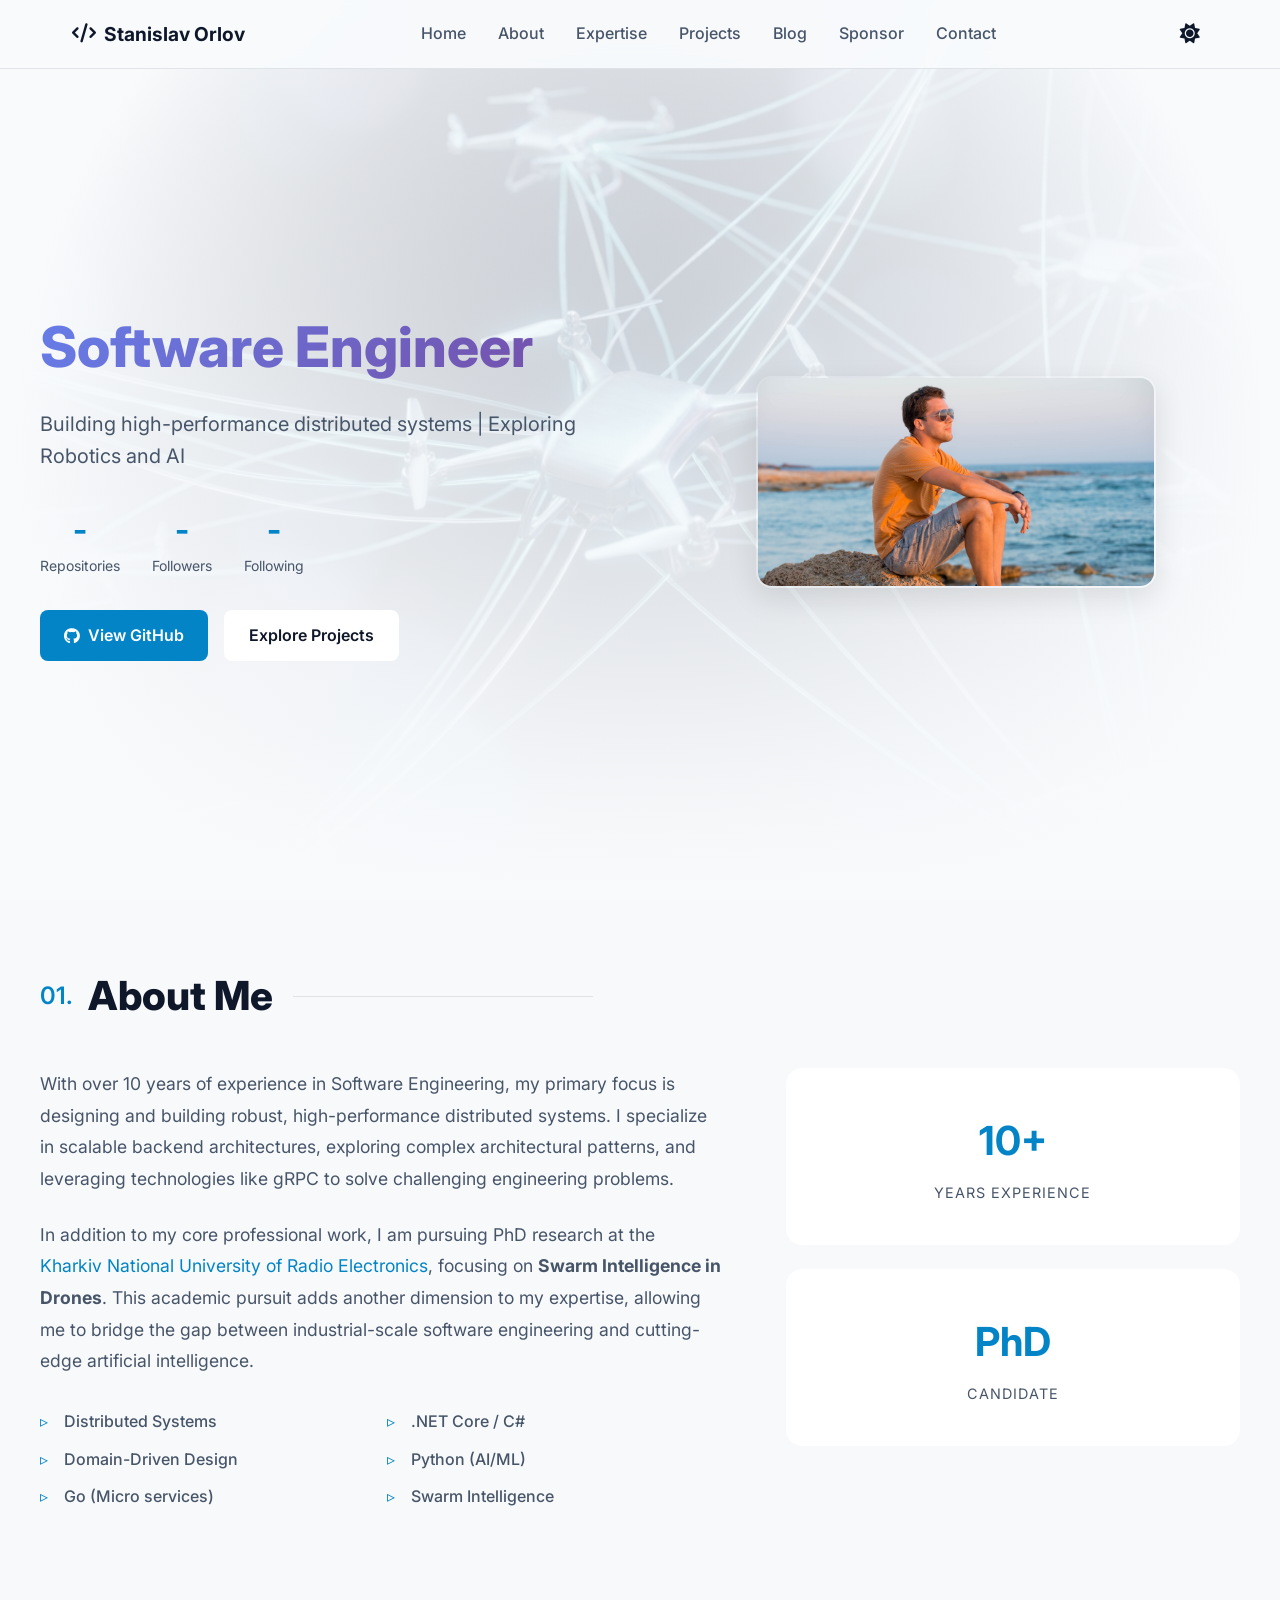
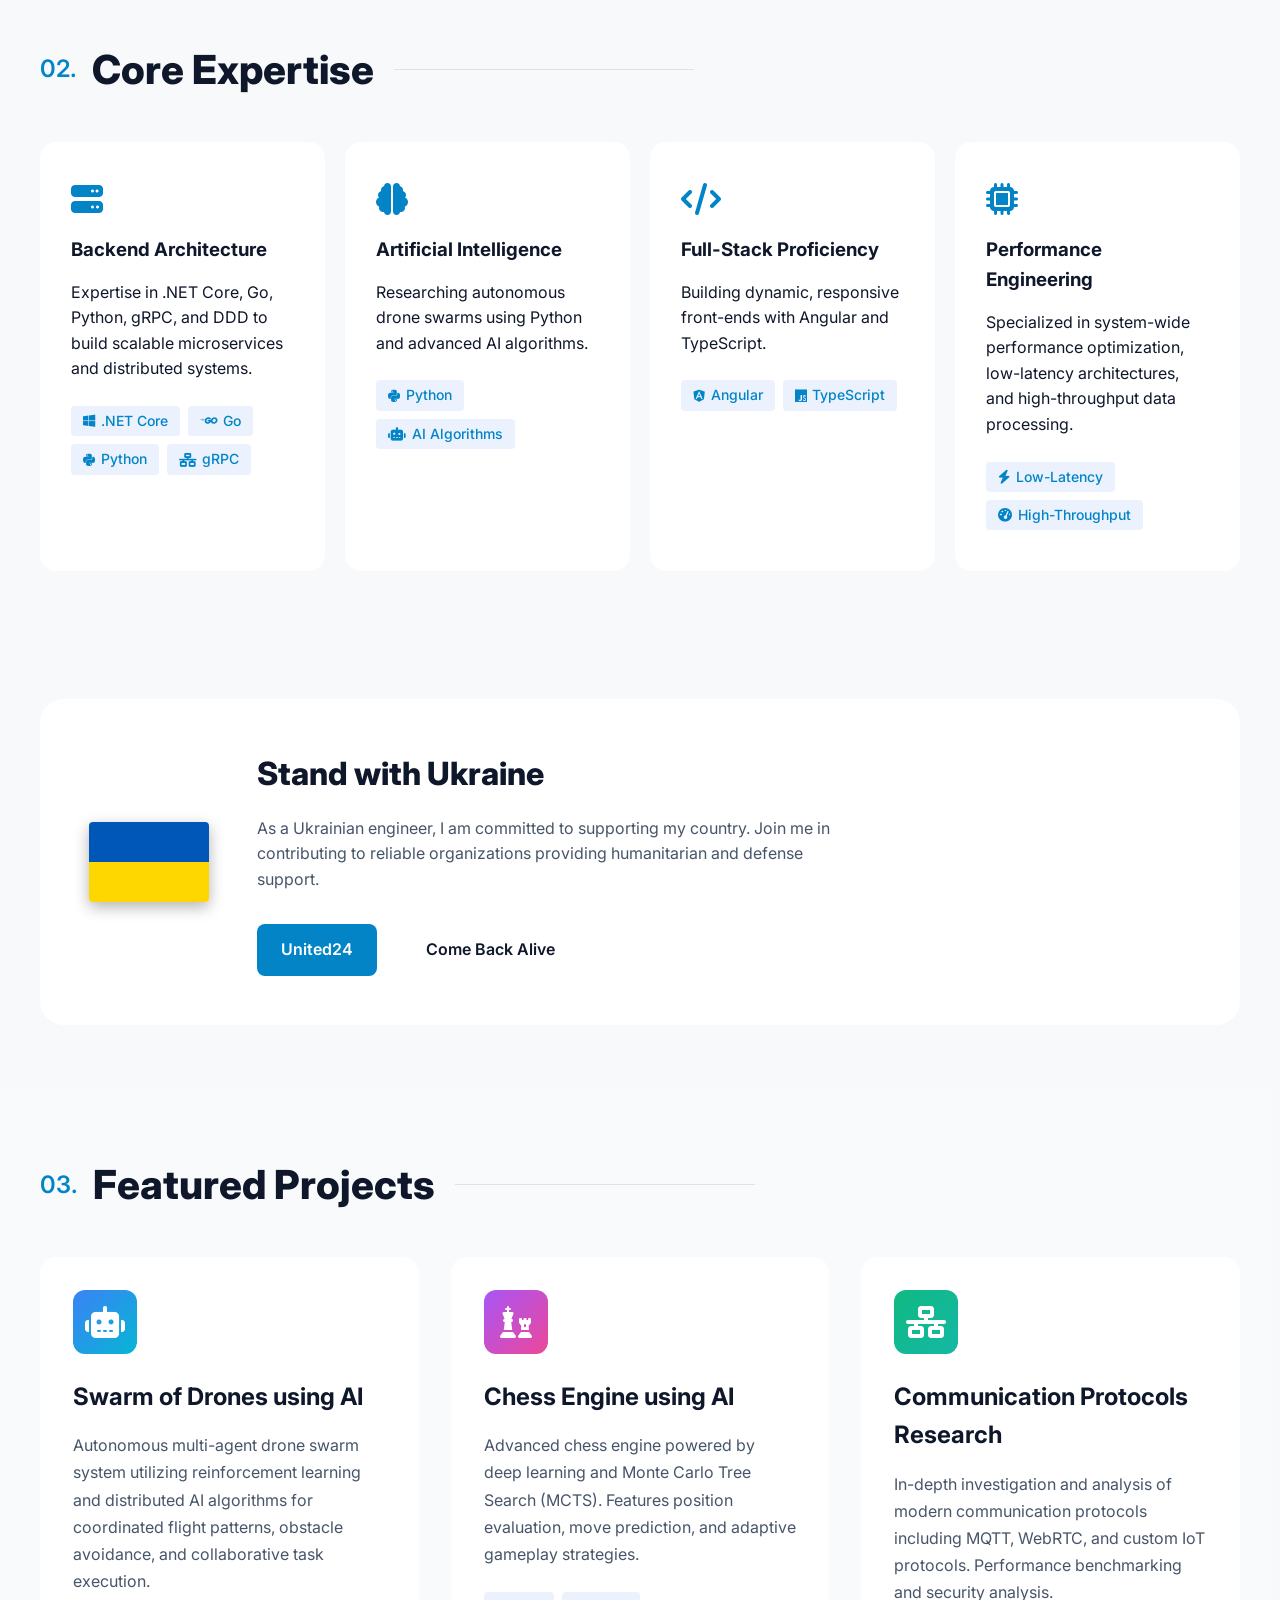
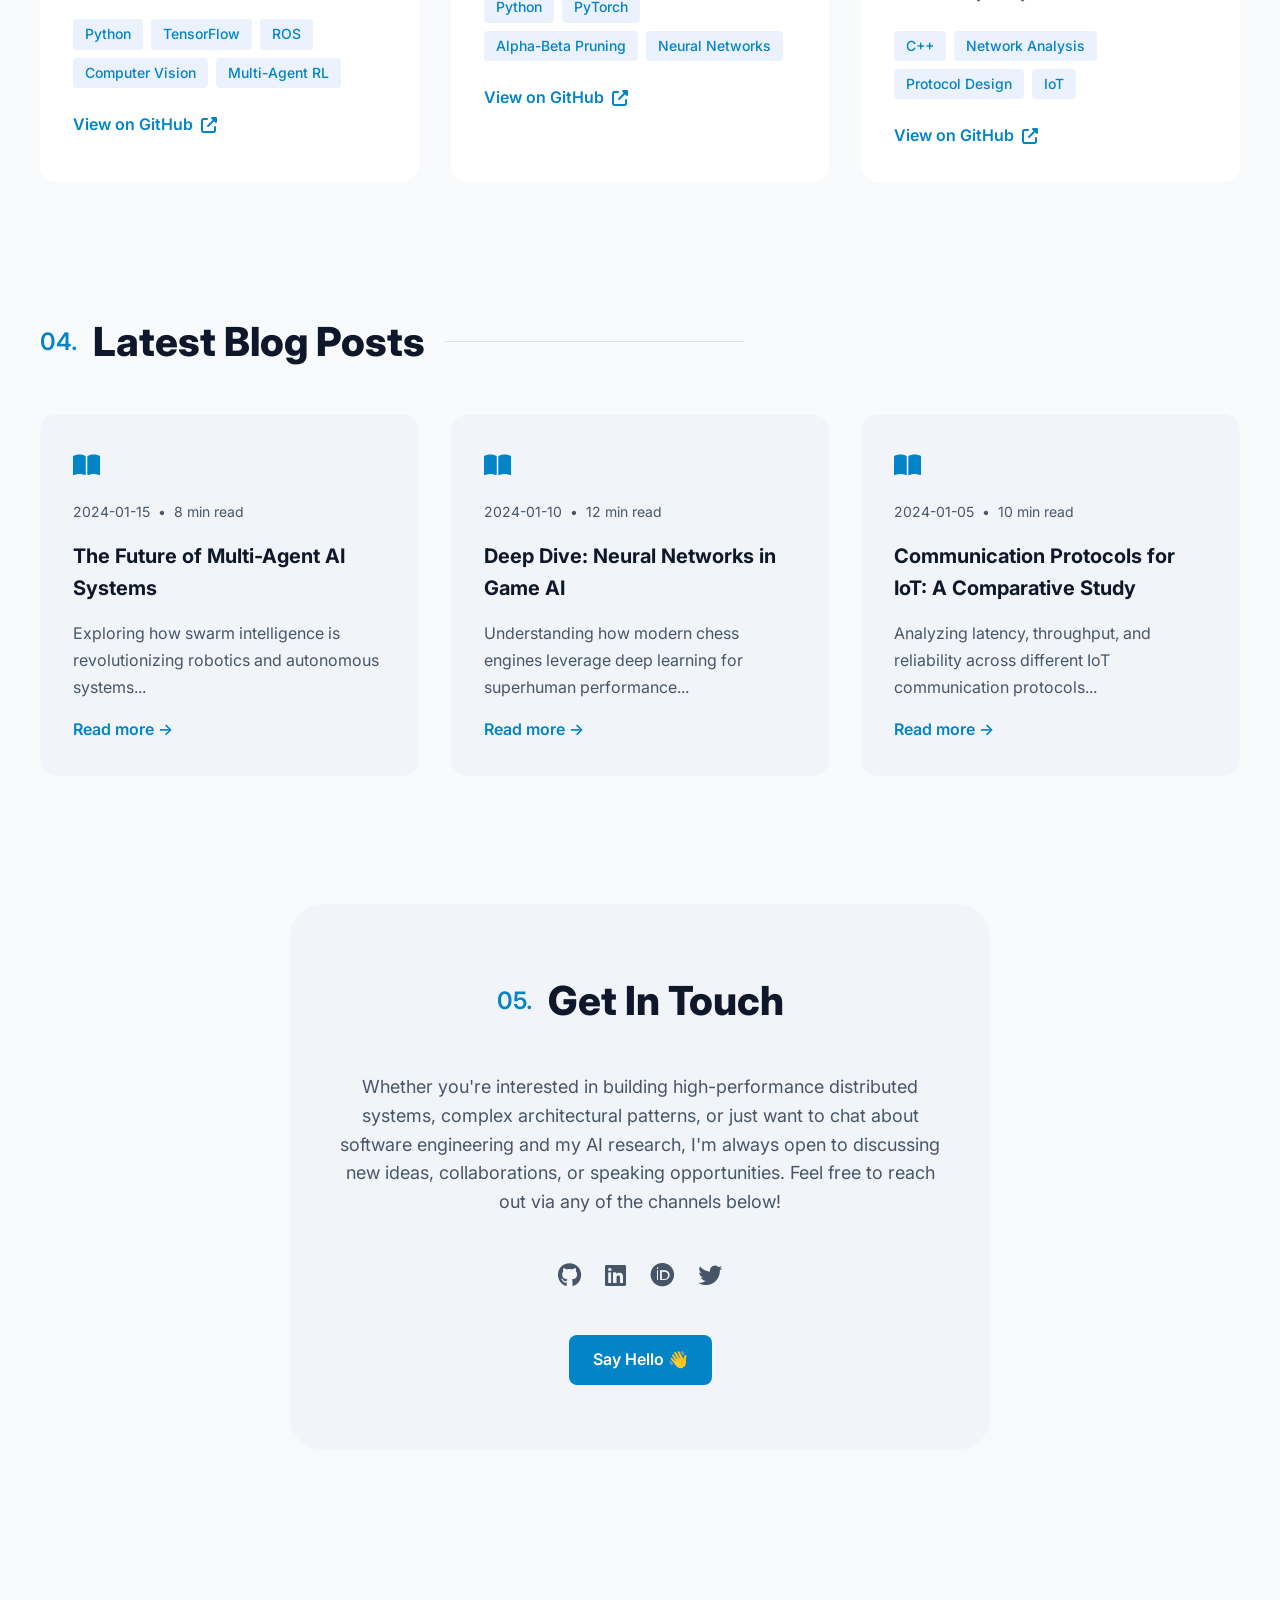
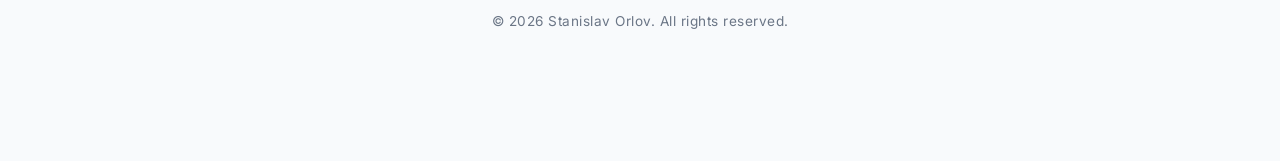
==== index.html @ 7df98a1e "updated expertise & styles" ====
<!DOCTYPE html>
<html lang="en">

<head>
    <meta charset="UTF-8">
    <meta name="viewport" content="width=device-width, initial-scale=1.0">
    <title>Stanislav Orlov | Software Engineer</title>
    <meta name="description"
        content="Portfolio of Stanislav Orlov - Software Engineer specializing in distributed systems, robotics and AI">

    <!-- Google Fonts -->
    <link rel="preconnect" href="https://fonts.googleapis.com">
    <link rel="preconnect" href="https://fonts.gstatic.com" crossorigin>
    <link href="https://fonts.googleapis.com/css2?family=Inter:wght@400;500;600;700;800&display=swap" rel="stylesheet">

    <!-- Font Awesome for Icons -->
    <link rel="stylesheet" href="https://cdnjs.cloudflare.com/ajax/libs/font-awesome/6.4.0/css/all.min.css">

    <!-- Favicon -->
    <link rel="icon" type="image/png" href="assets/favicon.png">
    <link rel="stylesheet" href="assets/style.css?v=2">
</head>

<body>
    <!-- Navigation -->
    <nav class="navbar">
        <div class="nav-content">
            <div class="nav-logo">
                <i class="fas fa-code"></i>
                <span>Stanislav Orlov</span>
            </div>

            <div class="nav-links" id="navLinks">
                <a href="#home">Home</a>
                <a href="#about">About</a>
                <a href="#expertise">Expertise</a>
                <a href="#projects">Projects</a>
                <a href="#blog">Blog</a>
                <a href="#sponsor">Sponsor</a>
                <a href="#contact">Contact</a>
            </div>

            <div style="display: flex; gap: 0.5rem; align-items: center;">
                <button id="themeToggle" class="theme-toggle" aria-label="Toggle theme">
                    <i class="fas fa-moon"></i>
                </button>
                <button class="mobile-menu-btn" onclick="toggleMenu()">
                    <i class="fas fa-bars" id="menuIcon"></i>
                </button>
            </div>
        </div>
    </nav>

    <!-- Hero Section -->
    <section id="home" class="hero">
        <div class="hero-content">
            <div class="hero-text">
                <h1 class="hero-title">
                    Software Engineer
                </h1>
                <p class="hero-subtitle">
                    Building high-performance distributed systems | Exploring Robotics and AI
                </p>
                <div class="hero-stats" id="githubStats">
                    <div class="stat">
                        <div class="stat-value" id="repoCount">-</div>
                        <div class="stat-label">Repositories</div>
                    </div>
                    <div class="stat">
                        <div class="stat-value" id="followers">-</div>
                        <div class="stat-label">Followers</div>
                    </div>
                    <div class="stat">
                        <div class="stat-value" id="following">-</div>
                        <div class="stat-label">Following</div>
                    </div>
                </div>
                <div class="hero-actions">
                    <a href="https://github.com/stanislavorlov" target="_blank" rel="noopener noreferrer"
                        class="btn btn-primary">
                        <i class="fab fa-github"></i>
                        View GitHub
                    </a>
                    <a href="#projects" class="btn btn-secondary">
                        Explore Projects
                    </a>
                </div>
            </div>
            <div class="hero-image">
                <img src="assets/profile.jpeg" alt="Profile" class="profile-img" id="profileImage">
            </div>
        </div>
        <div class="hero-overlay"></div>
    </section>

    <!-- About Section -->
    <section id="about" class="section about-section">
        <div class="container">
            <div class="section-title">
                <span>01.</span>
                <h2>About Me</h2>
            </div>
            <div class="about-grid">
                <div class="about-text">
                    <p>With over 10 years of experience in Software Engineering, my primary focus is designing and
                        building
                        robust, high-performance distributed systems. I specialize in scalable backend architectures,
                        exploring complex architectural patterns, and leveraging technologies like gRPC to solve
                        challenging
                        engineering problems.</p>
                    <p>In addition to my core professional work, I am pursuing PhD research at the <a
                            href="https://nure.ua">Kharkiv National
                            University
                            of Radio Electronics</a>, focusing on <strong>Swarm Intelligence in Drones</strong>. This
                        academic
                        pursuit
                        adds another dimension to my expertise, allowing me to bridge the gap between industrial-scale
                        software engineering and
                        cutting-edge artificial intelligence.</p>

                    <ul class="tech-list">
                        <li>Distributed Systems</li>
                        <li>.NET Core / C#</li>
                        <li>Domain-Driven Design</li>
                        <li>Python (AI/ML)</li>
                        <li>Go (Micro services)</li>
                        <li>Swarm Intelligence</li>
                    </ul>
                </div>
                <div class="about-stats">
                    <div class="stat-card">
                        <h3>10+</h3>
                        <p>Years Experience</p>
                    </div>
                    <div class="stat-card">
                        <h3>PhD</h3>
                        <p>Candidate</p>
                    </div>
                </div>
            </div>
        </div>
    </section>

    <!-- Expertise Section -->
    <section id="expertise" class="section expertise-section">
        <div class="container">
            <div class="section-title">
                <span>02.</span>
                <h2>Core Expertise</h2>
            </div>
            <div class="expertise-grid">
                <div class="expertise-card">
                    <i class="fas fa-server"></i>
                    <h3>Backend Architecture</h3>
                    <p>Expertise in .NET Core, Go, Python, gRPC, and DDD to build scalable microservices and distributed
                        systems.</p>
                    <div class="project-tech" style="margin-top: 1.5rem; margin-bottom: 0;">
                        <span class="tech-badge"><i class="fab fa-windows"></i> .NET Core</span>
                        <span class="tech-badge"><i class="fab fa-golang"></i> Go</span>
                        <span class="tech-badge"><i class="fab fa-python"></i> Python</span>
                        <span class="tech-badge"><i class="fas fa-network-wired"></i> gRPC</span>
                    </div>
                </div>
                <div class="expertise-card">
                    <i class="fas fa-brain"></i>
                    <h3>Artificial Intelligence</h3>
                    <p>Researching autonomous drone swarms using Python and advanced AI algorithms.</p>
                    <div class="project-tech" style="margin-top: 1.5rem; margin-bottom: 0;">
                        <span class="tech-badge"><i class="fab fa-python"></i> Python</span>
                        <span class="tech-badge"><i class="fas fa-robot"></i> AI Algorithms</span>
                    </div>
                </div>
                <div class="expertise-card">
                    <i class="fas fa-code"></i>
                    <h3>Full-Stack Proficiency</h3>
                    <p>Building dynamic, responsive front-ends with Angular and TypeScript.</p>
                    <div class="project-tech" style="margin-top: 1.5rem; margin-bottom: 0;">
                        <span class="tech-badge"><i class="fab fa-angular"></i> Angular</span>
                        <span class="tech-badge"><i class="fab fa-js"></i> TypeScript</span>
                    </div>
                </div>
                <div class="expertise-card">
                    <i class="fas fa-microchip"></i>
                    <h3>Performance Engineering</h3>
                    <p>Specialized in system-wide performance optimization, low-latency architectures, and
                        high-throughput data processing.</p>
                    <div class="project-tech" style="margin-top: 1.5rem; margin-bottom: 0;">
                        <span class="tech-badge"><i class="fas fa-bolt"></i> Low-Latency</span>
                        <span class="tech-badge"><i class="fas fa-gauge-high"></i> High-Throughput</span>
                    </div>
                </div>
            </div>
        </div>
    </section>

    <!-- Ukraine Support Section -->
    <section id="ukraine" class="section ukraine-section">
        <div class="container">
            <div class="ukraine-banner fade-in">
                <div class="ukraine-content">
                    <div class="flag">
                        <div class="blue"></div>
                        <div class="yellow"></div>
                    </div>
                    <div class="text">
                        <h2>Stand with Ukraine</h2>
                        <p>As a Ukrainian engineer, I am committed to supporting my country. Join me in contributing
                            to reliable organizations providing humanitarian and defense support.</p>
                        <div class="ukraine-actions">
                            <a href="https://u24.gov.ua/" class="btn btn-primary" target="_blank">United24</a>
                            <a href="https://savelife.in.ua/en/" class="btn btn-secondary" target="_blank">Come Back
                                Alive</a>
                        </div>
                    </div>
                </div>
            </div>
        </div>
    </section>

    <!-- Projects Section -->
    <section id="projects" class="section projects-section">
        <div class="container">
            <div class="section-title">
                <span>03.</span>
                <h2>Featured Projects</h2>
            </div>

            <div class="projects-grid">
                <div class="project-card">
                    <div class="project-icon gradient-blue">
                        <i class="fas fa-robot"></i>
                    </div>
                    <h3 class="project-title">Swarm of Drones using AI</h3>
                    <p class="project-description">
                        Autonomous multi-agent drone swarm system utilizing reinforcement learning and distributed AI
                        algorithms for coordinated flight patterns, obstacle avoidance, and collaborative task
                        execution.
                    </p>
                    <div class="project-tech">
                        <span class="tech-badge">Python</span>
                        <span class="tech-badge">TensorFlow</span>
                        <span class="tech-badge">ROS</span>
                        <span class="tech-badge">Computer Vision</span>
                        <span class="tech-badge">Multi-Agent RL</span>
                    </div>
                    <a href="https://github.com/stanislavorlov" target="_blank" rel="noopener noreferrer"
                        class="project-link">
                        View on GitHub <i class="fas fa-external-link-alt"></i>
                    </a>
                </div>

                <div class="project-card">
                    <div class="project-icon gradient-purple">
                        <i class="fas fa-chess"></i>
                    </div>
                    <h3 class="project-title">Chess Engine using AI</h3>
                    <p class="project-description">
                        Advanced chess engine powered by deep learning and Monte Carlo Tree Search (MCTS). Features
                        position evaluation, move prediction, and adaptive gameplay strategies.
                    </p>
                    <div class="project-tech">
                        <span class="tech-badge">Python</span>
                        <span class="tech-badge">PyTorch</span>
                        <span class="tech-badge">Alpha-Beta Pruning</span>
                        <span class="tech-badge">Neural Networks</span>
                    </div>
                    <a href="https://github.com/stanislavorlov" target="_blank" rel="noopener noreferrer"
                        class="project-link">
                        View on GitHub <i class="fas fa-external-link-alt"></i>
                    </a>
                </div>

                <div class="project-card">
                    <div class="project-icon gradient-green">
                        <i class="fas fa-network-wired"></i>
                    </div>
                    <h3 class="project-title">Communication Protocols Research</h3>
                    <p class="project-description">
                        In-depth investigation and analysis of modern communication protocols including MQTT, WebRTC,
                        and custom IoT protocols. Performance benchmarking and security analysis.
                    </p>
                    <div class="project-tech">
                        <span class="tech-badge">C++</span>
                        <span class="tech-badge">Network Analysis</span>
                        <span class="tech-badge">Protocol Design</span>
                        <span class="tech-badge">IoT</span>
                    </div>
                    <a href="https://github.com/stanislavorlov" target="_blank" rel="noopener noreferrer"
                        class="project-link">
                        View on GitHub <i class="fas fa-external-link-alt"></i>
                    </a>
                </div>
            </div>
        </div>
    </section>

    <!-- Blog Section -->
    <section id="blog" class="section blog-section">
        <div class="container">
            <div class="section-title">
                <span>04.</span>
                <h2>Latest Blog Posts</h2>
            </div>

            <div class="blog-grid">
                <article class="blog-card">
                    <div class="blog-icon">
                        <i class="fas fa-book-open"></i>
                    </div>
                    <div class="blog-meta">
                        <span>2024-01-15</span>
                        <span>•</span>
                        <span>8 min read</span>
                    </div>
                    <h3 class="blog-title">The Future of Multi-Agent AI Systems</h3>
                    <p class="blog-excerpt">
                        Exploring how swarm intelligence is revolutionizing robotics and autonomous systems...
                    </p>
                    <a href="https://stanislavorlov.hashnode.dev/the-future-of-multi-agent-ai-systems" target="_blank"
                        class="blog-link">Read more →</a>
                </article>

                <article class="blog-card">
                    <div class="blog-icon">
                        <i class="fas fa-book-open"></i>
                    </div>
                    <div class="blog-meta">
                        <span>2024-01-10</span>
                        <span>•</span>
                        <span>12 min read</span>
                    </div>
                    <h3 class="blog-title">Deep Dive: Neural Networks in Game AI</h3>
                    <p class="blog-excerpt">
                        Understanding how modern chess engines leverage deep learning for superhuman performance...
                    </p>
                    <a href="https://stanislavorlov.hashnode.dev/deep-dive-neural-networks-in-game-ai" target="_blank"
                        class="blog-link">Read more →</a>
                </article>

                <article class="blog-card">
                    <div class="blog-icon">
                        <i class="fas fa-book-open"></i>
                    </div>
                    <div class="blog-meta">
                        <span>2024-01-05</span>
                        <span>•</span>
                        <span>10 min read</span>
                    </div>
                    <h3 class="blog-title">Communication Protocols for IoT: A Comparative Study</h3>
                    <p class="blog-excerpt">
                        Analyzing latency, throughput, and reliability across different IoT communication protocols...
                    </p>
                    <a href="https://stanislavorlov.hashnode.dev/communication-protocols-for-iot-a-comparative-study"
                        target="_blank" class="blog-link">Read more →</a>
                </article>
            </div>
        </div>
    </section>

    <!-- Sponsorship Section -->
    <section id="sponsor" class="section sponsor-section" style="display: none;">
        <div class="container">
            <div class="sponsor-card">
                <div class="section-title">
                    <span>05.</span>
                    <h2>Support My Research</h2>
                </div>

                <div class="sponsor-tiers">
                    <div class="tier">
                        <h3>☕ Coffee Supporter</h3>
                        <p class="tier-price">$5/month</p>
                        <ul>
                            <li>Sponsor badge</li>
                            <li>Early access to blog posts</li>
                        </ul>
                    </div>
                    <div class="tier featured">
                        <h3>🚀 Project Backer</h3>
                        <p class="tier-price">$25/month</p>
                        <ul>
                            <li>All previous benefits</li>
                            <li>Priority issue responses</li>
                            <li>Monthly updates</li>
                        </ul>
                    </div>
                    <div class="tier">
                        <h3>💎 Research Partner</h3>
                        <p class="tier-price">$100/month</p>
                        <ul>
                            <li>All previous benefits</li>
                            <li>1-on-1 consultation</li>
                            <li>Custom research collaboration</li>
                        </ul>
                    </div>
                </div>

                <div class="sponsor-buttons">
                    <a href="https://github.com/sponsors/stanislavorlov" target="_blank" rel="noopener noreferrer"
                        class="btn btn-sponsor">
                        <i class="fas fa-heart"></i>
                        Sponsor on GitHub
                    </a>
                    <a href="https://ko-fi.com/stanislavorlov" target="_blank" rel="noopener noreferrer"
                        class="btn btn-secondary">
                        <i class="fas fa-coffee"></i>
                        Buy me a coffee
                    </a>
                </div>
            </div>
        </div>
    </section>

    <!-- Contact Section -->
    <section id="contact" class="section">
        <div class="container contact-container">
            <div class="contact-card glass fade-in" style="background: var(--bg-secondary);">
                <div class="section-title centered">
                    <span>05.</span>
                    <h2>Get In Touch</h2>
                </div>
                <p class="section-subtitle"
                    style="margin-bottom: 2.5rem; max-width: 600px; margin-left: auto; margin-right: auto;">
                    Whether you're interested in building high-performance distributed systems, complex architectural
                    patterns, or just
                    want to chat about software engineering and my AI research, I'm always open to discussing new ideas,
                    collaborations, or
                    speaking opportunities. Feel free to reach out via any of the channels below!
                </p>
                <div class="footer-links" style="justify-content: center; margin-bottom: 2.5rem;">
                    <a href="https://github.com/stanislavorlov" target="_blank" rel="noopener noreferrer"><i
                            class="fab fa-github"></i></a>
                    <a href="https://www.linkedin.com/in/stanislav-orlov-95569499/" target="_blank"
                        rel="noopener noreferrer"><i class="fab fa-linkedin"></i></a>
                    <a href="https://orcid.org/0009-0008-0680-206X" target="_blank" rel="noopener noreferrer"><i
                            class="fab fa-orcid"></i></a>
                    <a href="https://twitter.com/stasorlov21" target="_blank" rel="noopener noreferrer"><i
                            class="fab fa-twitter"></i></a>
                </div>
                <a href="mailto:stasorlov21@gmail.com" class="btn btn-primary">Say Hello 👋</a>
            </div>
        </div>
    </section>

    <footer class="section">
        <div class="container">
            <div class="footer-bottom">
                <p>© <span id="currentYear"></span> Stanislav Orlov. All rights reserved.</p>
            </div>
        </div>
    </footer>

    <script src="assets/main.js"></script>

</body>

</html>
---- assets/style.css ----
* {
    margin: 0;
    padding: 0;
    box-sizing: border-box;
}

:root {
    --bg-primary: #0f172a;
    --bg-secondary: #0a192f;
    --bg-tertiary: #1e293b;
    --bg-overlay: rgba(15, 23, 42, 0.85);
    --text-primary: #f8fafc;
    --text-secondary: #94a3b8;
    --accent: #38bdf8;
    --accent-hover: #0ea5e9;
    --shadow: 0 4px 6px rgba(0, 0, 0, 0.4);
    --shadow-lg: 0 10px 30px rgba(0, 0, 0, 0.6);
    --nav-bg: rgba(15, 23, 42, 0.95);
    --nav-border: rgba(255, 255, 255, 0.1);
    --card-border: rgba(255, 255, 255, 0.1);
    --section-divider: rgba(255, 255, 255, 0.1);
    --hero-overlay-start: rgba(15, 23, 42, 0.4);
    --hero-overlay-end: #0f172a;
    --hover-bg: rgba(255, 255, 255, 0.05);
}

[data-theme="light"] {
    --bg-primary: #f8fafc;
    --bg-secondary: #f1f5f9;
    --bg-tertiary: #ffffff;
    --bg-overlay: rgba(248, 250, 252, 0.85);
    --text-primary: #0f172a;
    --text-secondary: #475569;
    --accent: #0284c7;
    --accent-hover: #0369a1;
    --shadow: 0 4px 6px rgba(0, 0, 0, 0.05);
    --shadow-lg: 0 10px 30px rgba(0, 0, 0, 0.1);
    --nav-bg: rgba(248, 250, 252, 0.95);
    --nav-border: rgba(15, 23, 42, 0.1);
    --card-border: rgba(15, 23, 42, 0.1);
    --section-divider: rgba(15, 23, 42, 0.1);
    --hero-overlay-start: rgba(248, 250, 252, 0.4);
    --hero-overlay-end: #f8fafc;
    --hover-bg: rgba(0, 0, 0, 0.05);
}

body {
    font-family: 'Inter', -apple-system, BlinkMacSystemFont, 'Segoe UI', sans-serif;
    background-color: var(--bg-primary);
    background-image: url('research_bg.png');
    background-attachment: fixed;
    background-size: cover;
    background-position: center;
    color: var(--text-primary);
    line-height: 1.6;
}

html {
    scroll-behavior: smooth;
}

/* Text Links */
p a,
li a {
    color: var(--accent);
    text-decoration: none;
    transition: color 0.3s;
}

p a:visited,
p a:active,
li a:visited,
li a:active {
    color: var(--accent);
}

p a:hover,
li a:hover {
    color: var(--accent-hover);
    text-decoration: underline;
}

/* Navigation */
.navbar {
    position: fixed;
    top: 0;
    width: 100%;
    background: var(--nav-bg);
    backdrop-filter: blur(10px);
    z-index: 1000;
    border-bottom: 1px solid var(--nav-border);
}

.nav-content {
    max-width: 1200px;
    margin: 0 auto;
    padding: 1rem 2rem;
    display: flex;
    justify-content: space-between;
    align-items: center;
}

.nav-logo {
    display: flex;
    align-items: center;
    gap: 0.5rem;
    font-weight: 700;
    font-size: 1.2rem;
}

.nav-links {
    display: flex;
    gap: 2rem;
}

.nav-links a {
    color: var(--text-secondary);
    text-decoration: none;
    transition: color 0.3s;
    font-weight: 500;
}

.nav-links a:hover {
    color: var(--text-primary);
}

.mobile-menu-btn {
    display: none;
    background: none;
    border: none;
    color: var(--text-primary);
    cursor: pointer;
    font-size: 1.5rem;
}

.theme-toggle {
    background: none;
    border: none;
    color: var(--text-primary);
    cursor: pointer;
    font-size: 1.25rem;
    padding: 0.5rem;
    display: flex;
    align-items: center;
    justify-content: center;
    transition: color 0.3s;
}

.theme-toggle:hover {
    color: var(--accent);
}

/* Hero Section */
.hero {
    padding: 8rem 2rem 4rem;
    min-height: 100vh;
    display: flex;
    align-items: center;
    position: relative;
    background: url('hero_bg.png') no-repeat center center/cover;
}

.hero-content {
    max-width: 1200px;
    margin: 0 auto;
    display: grid;
    grid-template-columns: 1fr 1fr;
    gap: 4rem;
    align-items: center;
    position: relative;
    z-index: 2;
}

.hero-title {
    font-size: 3.5rem;
    font-weight: 800;
    margin-bottom: 1rem;
    background: linear-gradient(135deg, #667eea 0%, #764ba2 100%);
    -webkit-background-clip: text;
    -webkit-text-fill-color: transparent;
    background-clip: text;
}

.hero-subtitle {
    font-size: 1.25rem;
    color: var(--text-secondary);
    margin-bottom: 2rem;
}

.hero-stats {
    display: flex;
    gap: 2rem;
    margin-bottom: 2rem;
}

.hero-overlay {
    position: absolute;
    top: 0;
    left: 0;
    width: 100%;
    height: 100%;
    background: linear-gradient(to bottom, var(--hero-overlay-start), var(--hero-overlay-end)),
        radial-gradient(circle, var(--hero-overlay-start) 0%, var(--hero-overlay-end) 80%);
    pointer-events: none;
    z-index: 1;
}

.stat {
    text-align: center;
}

.stat-value {
    font-size: 2rem;
    font-weight: 700;
    color: var(--accent);
}

.stat-label {
    font-size: 0.875rem;
    color: var(--text-secondary);
}

.hero-actions {
    display: flex;
    gap: 1rem;
    flex-wrap: wrap;
}

.btn {
    padding: 0.75rem 1.5rem;
    border-radius: 0.5rem;
    font-weight: 600;
    text-decoration: none;
    display: inline-flex;
    align-items: center;
    gap: 0.5rem;
    transition: all 0.3s;
    border: none;
    cursor: pointer;
}

.btn-primary {
    background: var(--accent);
    color: white;
}

.btn-primary:hover {
    background: var(--accent-hover);
    transform: translateY(-2px);
}

.btn-secondary {
    background: var(--bg-tertiary);
    color: var(--text-primary);
    border: 1px solid rgba(255, 255, 255, 0.1);
}

.btn-secondary:hover {
    border-color: var(--accent);
}

.hero-image {
    display: flex;
    justify-content: center;
}

.profile-img {
    width: 100%;
    max-width: 400px;
    border-radius: 1rem;
    box-shadow: var(--shadow-lg);
    border: 2px solid rgba(255, 255, 255, 0.1);
}

/* Sections */
.section {
    padding: 4rem 2rem;
    background: var(--bg-overlay);
    position: relative;
    z-index: 2;
}

.container {
    max-width: 1200px;
    margin: 0 auto;
}

.section-title {
    display: flex;
    align-items: center;
    margin-bottom: 40px;
}

.section-title span {
    color: var(--accent);
    font-family: inherit;
    margin-right: 15px;
    font-size: 1.5rem;
    font-weight: 600;
}

.section-title h2 {
    font-size: 2.5rem;
    font-weight: 800;
    white-space: nowrap;
    margin: 0;
}

.section-title::after {
    content: "";
    display: block;
    width: 300px;
    height: 1px;
    background: var(--section-divider);
    margin-left: 20px;
}

.section-subtitle {
    text-align: center;
    color: var(--text-secondary);
    margin-bottom: 3rem;
    font-size: 1.125rem;
}

/* Projects */


.projects-grid {
    display: grid;
    grid-template-columns: repeat(auto-fit, minmax(320px, 1fr));
    gap: 2rem;
}

.project-card {
    background: var(--bg-tertiary);
    padding: 2rem;
    border-radius: 1rem;
    border: 1px solid rgba(255, 255, 255, 0.1);
    transition: all 0.3s;
}

.project-card:hover {
    transform: translateY(-4px);
    box-shadow: var(--shadow-lg);
    border-color: var(--accent);
}

.project-icon {
    width: 4rem;
    height: 4rem;
    border-radius: 0.75rem;
    display: flex;
    align-items: center;
    justify-content: center;
    margin-bottom: 1.5rem;
    color: white;
    font-size: 2rem;
}

.gradient-blue {
    background: linear-gradient(135deg, #3b82f6 0%, #06b6d4 100%);
}

.gradient-purple {
    background: linear-gradient(135deg, #a855f7 0%, #ec4899 100%);
}

.gradient-green {
    background: linear-gradient(135deg, #10b981 0%, #14b8a6 100%);
}

.project-title {
    font-size: 1.5rem;
    font-weight: 700;
    margin-bottom: 1rem;
}

.project-description {
    color: var(--text-secondary);
    margin-bottom: 1.5rem;
    line-height: 1.7;
}

.project-tech {
    display: flex;
    flex-wrap: wrap;
    gap: 0.5rem;
    margin-bottom: 1.5rem;
}

.tech-badge {
    background: rgba(59, 130, 246, 0.1);
    color: var(--accent);
    padding: 0.25rem 0.75rem;
    border-radius: 0.25rem;
    font-size: 0.875rem;
    font-weight: 500;
    display: inline-flex;
    align-items: center;
    gap: 0.35rem;
}

.project-link {
    color: var(--accent);
    text-decoration: none;
    display: inline-flex;
    align-items: center;
    gap: 0.5rem;
    font-weight: 600;
    transition: gap 0.3s;
}

.project-link:hover {
    gap: 0.75rem;
}

/* Blog */
.blog-grid {
    display: grid;
    grid-template-columns: repeat(auto-fit, minmax(320px, 1fr));
    gap: 2rem;
}

.blog-card {
    background: var(--bg-secondary);
    padding: 2rem;
    border-radius: 1rem;
    border: 1px solid rgba(255, 255, 255, 0.1);
    transition: all 0.3s;
}

.blog-card:hover {
    transform: translateY(-4px);
    border-color: var(--accent);
}

.blog-icon {
    color: var(--accent);
    margin-bottom: 1rem;
    font-size: 1.5rem;
}

.blog-meta {
    display: flex;
    gap: 0.5rem;
    color: var(--text-secondary);
    font-size: 0.875rem;
    margin-bottom: 1rem;
}

.blog-title {
    font-size: 1.25rem;
    font-weight: 700;
    margin-bottom: 1rem;
}

.blog-excerpt {
    color: var(--text-secondary);
    margin-bottom: 1rem;
    line-height: 1.7;
}

.blog-link {
    color: var(--accent);
    text-decoration: none;
    font-weight: 600;
    transition: transform 0.3s;
    display: inline-block;
}

.blog-link:hover {
    transform: translateX(4px);
}

/* Sponsorship */


.sponsor-card {
    background: var(--bg-secondary);
    padding: 3rem;
    border-radius: 1.5rem;
    border: 1px solid rgba(255, 255, 255, 0.1);
    text-align: center;
}

.sponsor-icon {
    font-size: 4rem;
    color: #ef4444;
    margin-bottom: 1.5rem;
}

.sponsor-title {
    font-size: 2rem;
    font-weight: 800;
    margin-bottom: 1rem;
}

.sponsor-description {
    color: var(--text-secondary);
    max-width: 600px;
    margin: 0 auto 3rem;
    line-height: 1.8;
}

.sponsor-tiers {
    display: grid;
    grid-template-columns: repeat(auto-fit, minmax(250px, 1fr));
    gap: 2rem;
    margin-bottom: 3rem;
}

.tier {
    background: var(--bg-tertiary);
    padding: 2rem;
    border-radius: 1rem;
    border: 1px solid rgba(255, 255, 255, 0.1);
    text-align: left;
}

.tier.featured {
    border-color: var(--accent);
    transform: scale(1.05);
}

.tier h3 {
    font-size: 1.25rem;
    margin-bottom: 0.5rem;
}

.tier-price {
    font-size: 2rem;
    font-weight: 700;
    color: var(--accent);
    margin-bottom: 1rem;
}

.tier ul {
    list-style: none;
    color: var(--text-secondary);
}

.tier ul li {
    padding: 0.5rem 0;
    border-bottom: 1px solid rgba(255, 255, 255, 0.05);
}

.tier ul li:before {
    content: "✓ ";
    color: var(--accent);
    font-weight: bold;
    margin-right: 0.5rem;
}

.sponsor-buttons {
    display: flex;
    justify-content: center;
    gap: 1rem;
    flex-wrap: wrap;
}

.btn-sponsor {
    background: #ef4444;
    color: white;
}

.btn-sponsor:hover {
    background: #dc2626;
}

/* Contact Section Specific */
.contact-container {
    max-width: 700px !important;
    margin: 0 auto;
    text-align: center;
}

.contact-card {
    padding: 4rem 3rem !important;
    border-radius: 2rem !important;
}

.section-title.centered {
    justify-content: center;
}

.section-title.centered::after {
    display: none;
}

.section-title.centered span {
    margin-right: 15px;
}

/* Footer */
.footer {
    background: var(--bg-secondary);
    padding: 3rem 2rem 2rem;
    border-top: 1px solid rgba(255, 255, 255, 0.1);
}

.footer-content {
    max-width: 1200px;
    margin: 0 auto;
    display: flex;
    justify-content: space-between;
    align-items: center;
    margin-bottom: 2rem;
}

.footer-info h3 {
    margin-bottom: 0.5rem;
}

.footer-info p {
    color: var(--text-secondary);
}

.footer-links {
    display: flex;
    gap: 1.5rem;
}

.footer-links a {
    color: var(--text-secondary);
    transition: color 0.3s;
    font-size: 1.5rem;
}

.footer-links a:hover {
    color: var(--text-primary);
}

.footer-bottom {
    text-align: center;
    padding: 2rem 0 4rem;
    border-top: 1px solid rgba(255, 255, 255, 0.05);
    color: var(--text-secondary);
    font-size: 0.85rem;
    font-family: 'Inter', sans-serif;
    letter-spacing: 0.5px;
    opacity: 0.8;
}

/* Responsive */
@media (max-width: 768px) {
    .mobile-menu-btn {
        display: block;
    }

    .nav-links {
        display: none;
        position: absolute;
        top: 100%;
        left: 0;
        right: 0;
        background: var(--bg-secondary);
        padding: 1rem;
        flex-direction: column;
        border-bottom: 1px solid rgba(255, 255, 255, 0.1);
    }

    .nav-links.active {
        display: flex;
    }

    .hero-content {
        grid-template-columns: 1fr;
        text-align: center;
    }

    .hero-title {
        font-size: 2.5rem;
    }

    .hero-stats {
        justify-content: center;
    }

    .hero-actions {
        justify-content: center;
    }

    .footer-content {
        flex-direction: column;
        gap: 2rem;
        text-align: center;
    }

    .sponsor-tiers {
        grid-template-columns: 1fr;
    }

    .tier.featured {
        transform: scale(1);
    }

    .section-title h2 {
        font-size: 2rem;
        white-space: normal;
    }

    .section-title::after {
        flex: 1;
        min-width: 50px;
        width: auto;
    }
}

/* About Section */


.about-grid {
    display: grid;
    grid-template-columns: 3fr 2fr;
    gap: 4rem;
    align-items: start;
}

.about-text p {
    margin-bottom: 1.5rem;
    color: var(--text-secondary);
    font-size: 1.1rem;
    line-height: 1.8;
}

.tech-list {
    display: grid;
    grid-template-columns: repeat(2, 1fr);
    gap: 0.75rem;
    list-style: none;
    margin-top: 2rem;
}

.tech-list li {
    padding-left: 1.5rem;
    position: relative;
    color: var(--text-secondary);
    font-weight: 500;
}

.tech-list li::before {
    content: "▹";
    position: absolute;
    left: 0;
    color: var(--accent);
}

.about-stats {
    display: flex;
    flex-direction: column;
    gap: 1.5rem;
}

.stat-card {
    background: var(--bg-tertiary);
    padding: 2.5rem;
    border-radius: 1rem;
    text-align: center;
    border: 1px solid rgba(255, 255, 255, 0.1);
    transition: all 0.3s;
}

.stat-card:hover {
    border-color: var(--accent);
    transform: translateY(-5px);
    box-shadow: var(--shadow-lg);
}

.stat-card h3 {
    font-size: 2.5rem;
    color: var(--accent);
    margin-bottom: 0.5rem;
}

.stat-card p {
    color: var(--text-secondary);
    font-size: 0.9rem;
    text-transform: uppercase;
    letter-spacing: 1px;
}

@media (max-width: 768px) {
    .about-grid {
        grid-template-columns: 1fr;
        gap: 3rem;
    }
}

/* Expertise Section */


.expertise-grid {
    display: grid;
    grid-template-columns: repeat(auto-fit, minmax(250px, 1fr));
    gap: 20px;
}

.expertise-card {
    background: var(--bg-tertiary);
    padding: 40px 30px;
    border-radius: 1rem;
    transition: all 0.3s;
    border: 1px solid rgba(255, 255, 255, 0.1);
}

.expertise-card:hover {
    transform: translateY(-10px);
    box-shadow: var(--shadow-lg);
    border-color: var(--accent);
}

.expertise-card>i {
    font-size: 2rem;
    color: var(--accent);
    margin-bottom: 20px;
}

.expertise-card h3 {
    margin-bottom: 15px;
    color: var(--text-primary);
}

/* Ukraine Section */


.ukraine-banner {
    padding: 3rem;
    background: var(--bg-tertiary);
    border: 1px solid rgba(255, 255, 255, 0.1);
    border-radius: 1.5rem;
    position: relative;
    overflow: hidden;
}

.ukraine-content {
    display: flex;
    align-items: center;
    gap: 3rem;
}

.flag {
    width: 120px;
    height: 80px;
    flex-shrink: 0;
    border-radius: 4px;
    overflow: hidden;
    box-shadow: 0 5px 15px rgba(0, 0, 0, 0.3);
}

.flag .blue {
    background-color: #0057b7;
    height: 50%;
}

.flag .yellow {
    background-color: #ffd700;
    height: 50%;
}

.ukraine-content .text h2 {
    margin-bottom: 1rem;
    font-size: 2rem;
    font-weight: 800;
}

.ukraine-content .text p {
    margin-bottom: 2rem;
    max-width: 600px;
    color: var(--text-secondary);
}

.ukraine-actions {
    display: flex;
    gap: 1.5rem;
}

@media (max-width: 768px) {
    .ukraine-content {
        flex-direction: column;
        text-align: center;
        gap: 2rem;
    }

    .ukraine-actions {
        justify-content: center;
    }
}

/* Glass Utility */
.glass {
    background: rgba(255, 255, 255, 0.05);
    backdrop-filter: blur(10px);
    border: 1px solid rgba(255, 255, 255, 0.1);
    border-radius: 12px;
}

/* Fade In Animation */
.fade-in {
    opacity: 0;
    transform: translateY(20px);
    animation: fadeInUp 0.8s ease-out forwards;
}

@keyframes fadeInUp {
    to {
        opacity: 1;
        transform: translateY(0);
    }
}
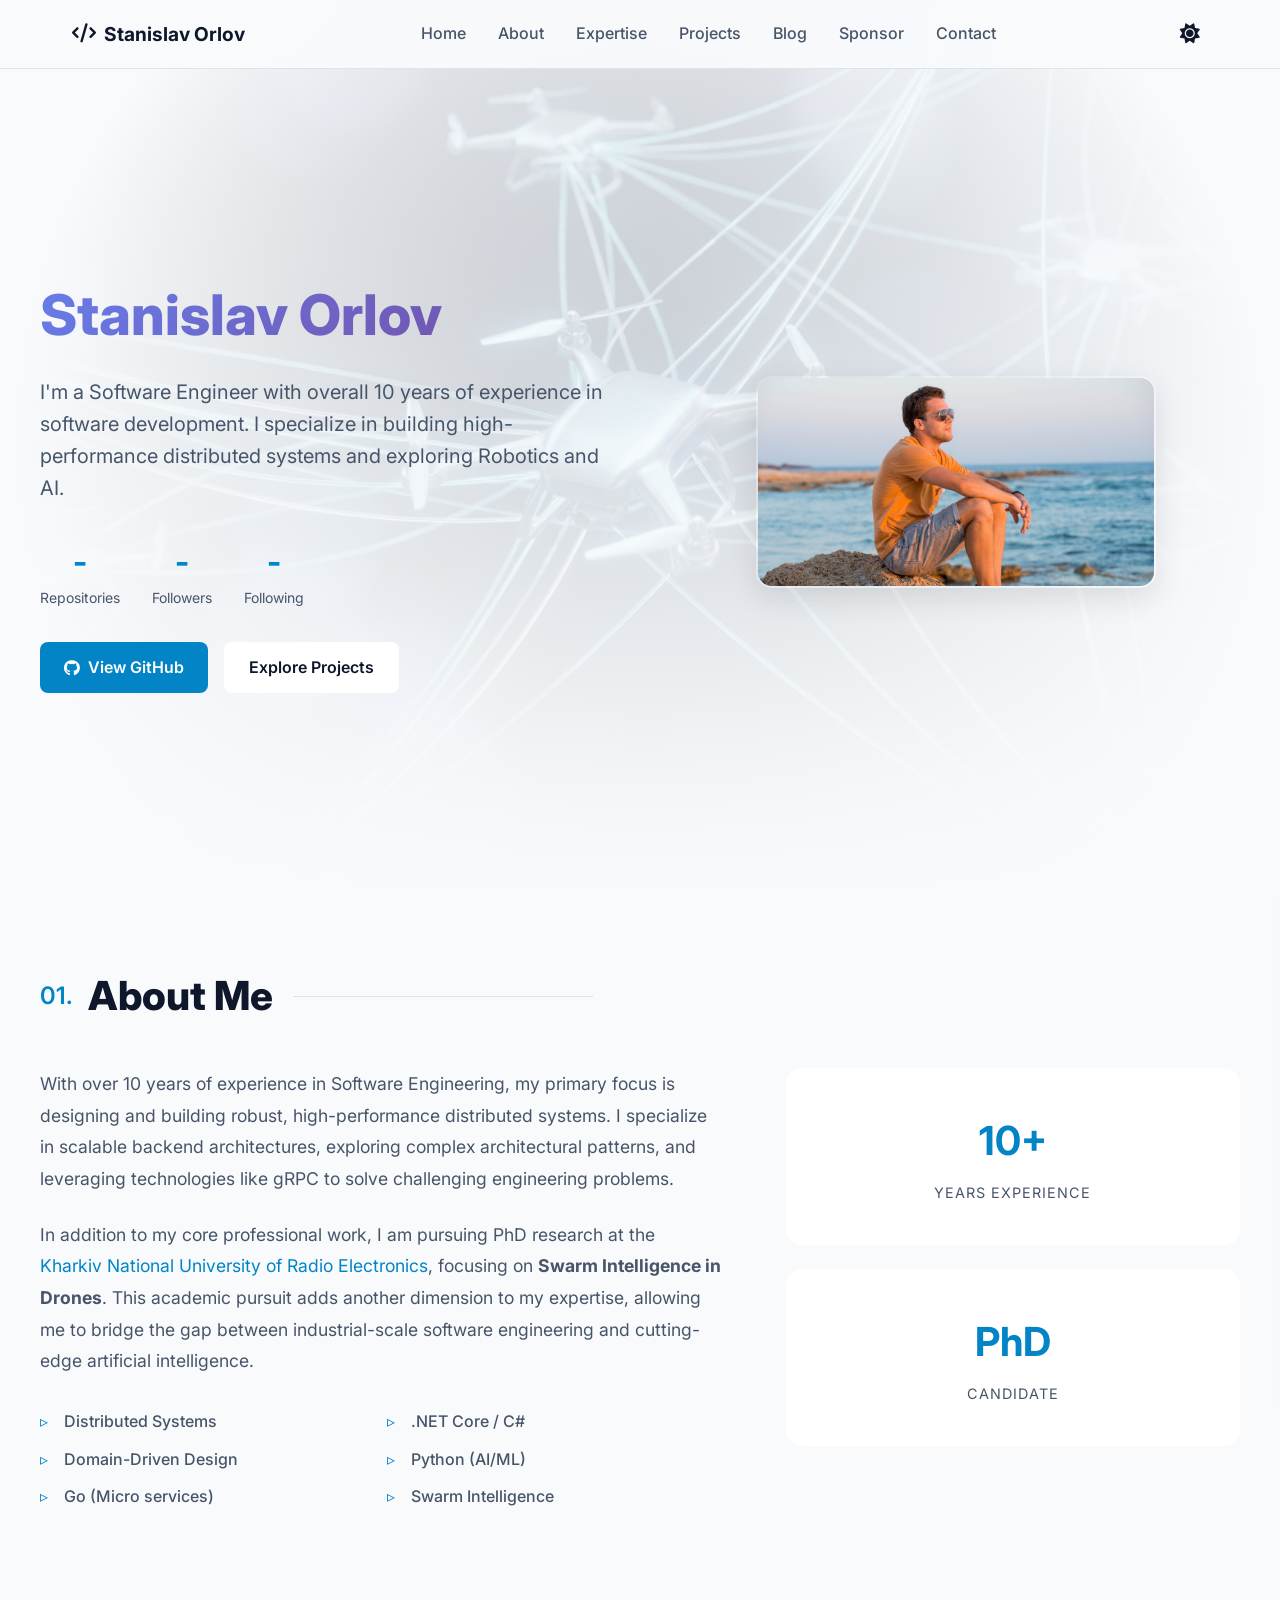
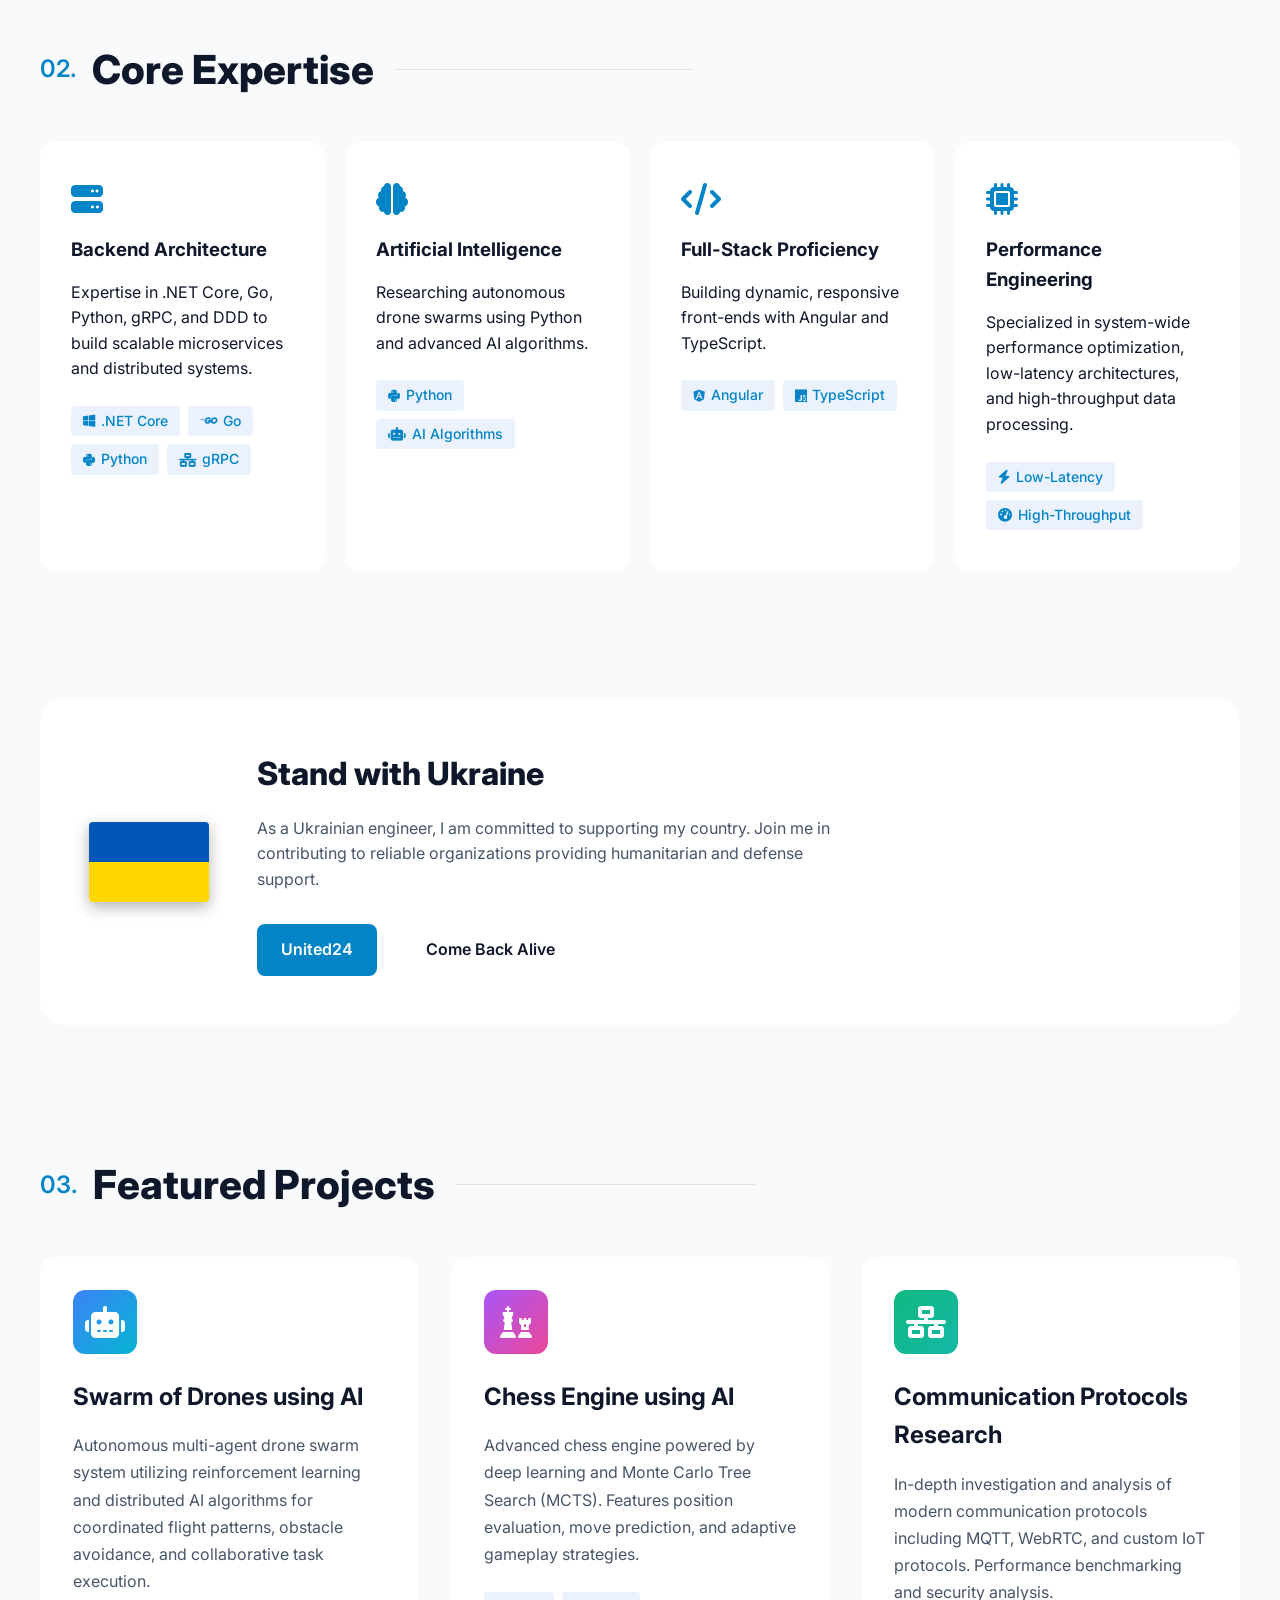
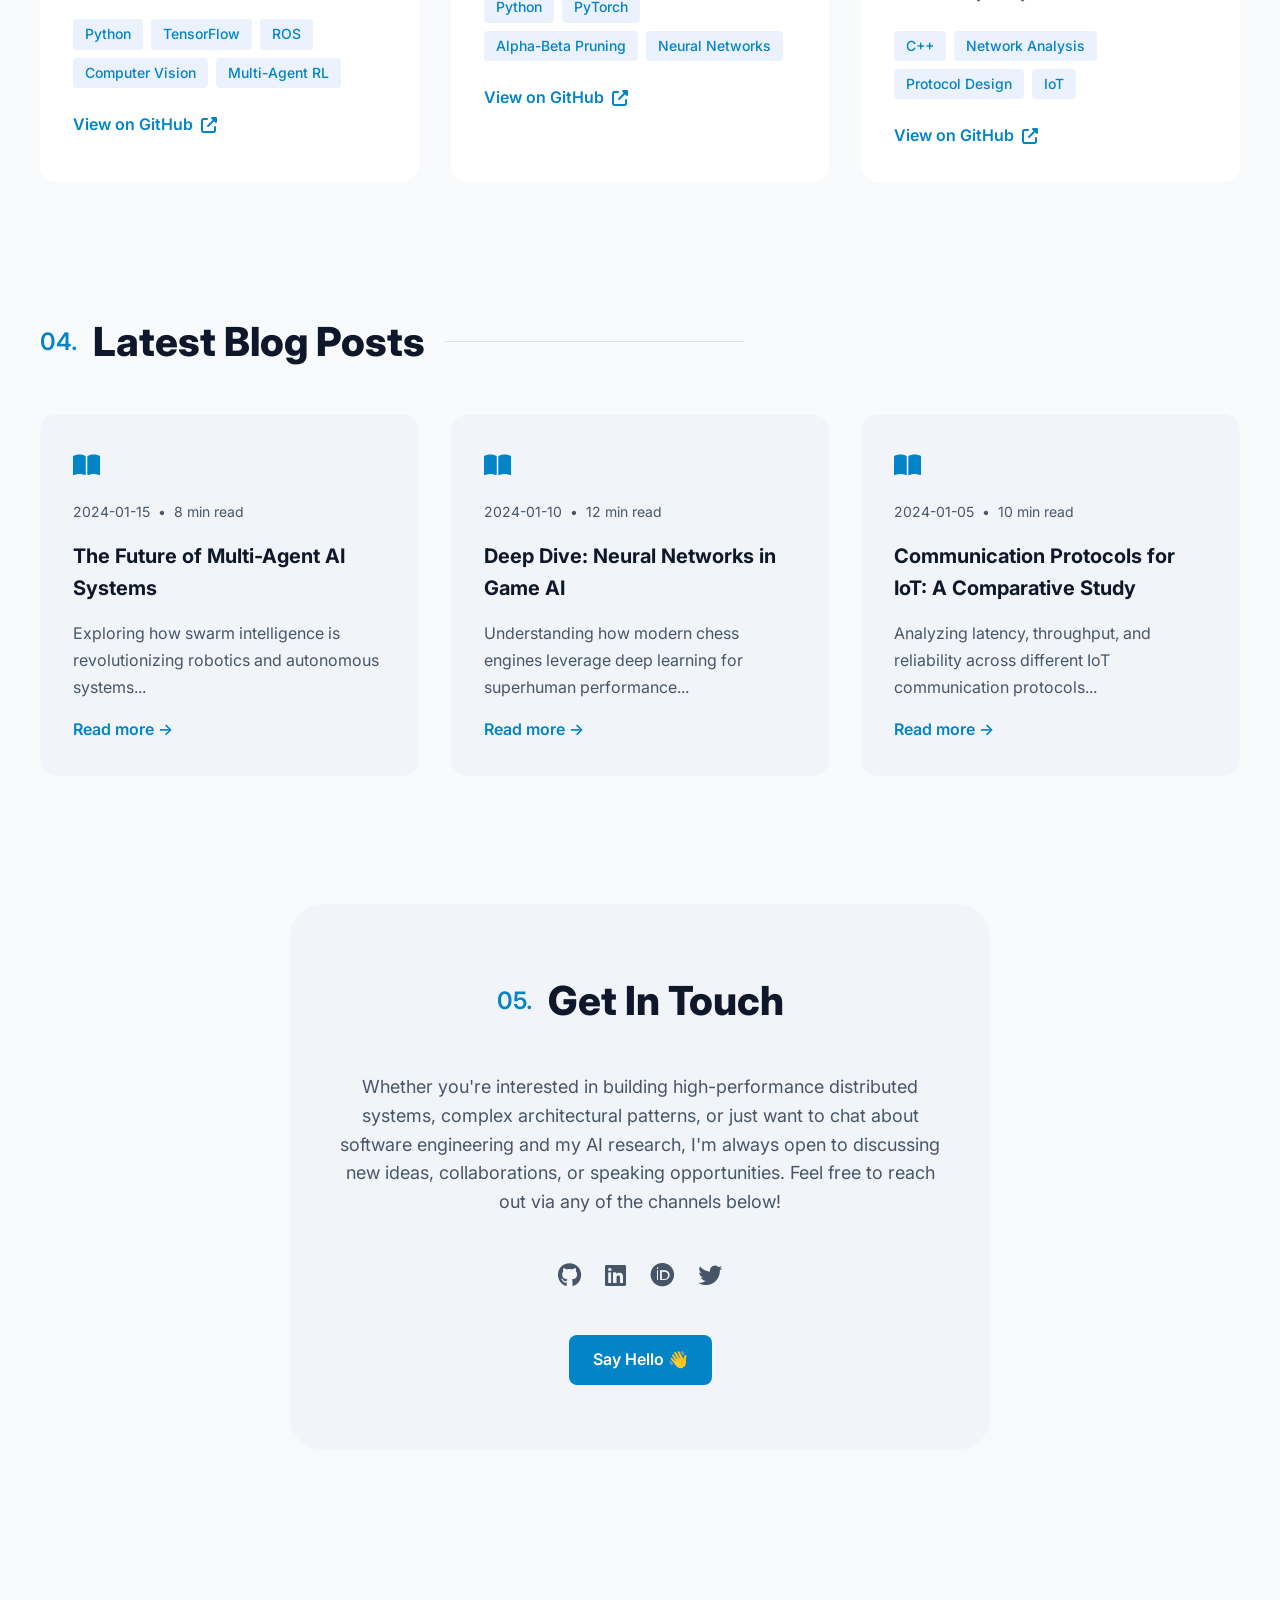
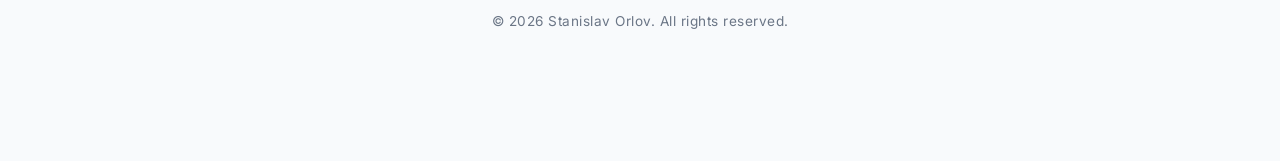
==== commit 0492bfe8: "updating layout" ====
--- a/index.html
+++ b/index.html
@@ -56,12 +56,13 @@
         <div class="hero-content">
             <div class="hero-text">
                 <h1 class="hero-title">
-                    Software Engineer
+                    Stanislav Orlov
                 </h1>
-                <p class="hero-subtitle">
-                    Building high-performance distributed systems | Exploring Robotics and AI
+                <p class="hero-subtitle fade-in delay-100">
+                    I'm a Software Engineer with overall 10 years of experience in software development.
+                    I specialize in building high-performance distributed systems and exploring Robotics and AI.
                 </p>
-                <div class="hero-stats" id="githubStats">
+                <div class="hero-stats fade-in delay-200" id="githubStats">
                     <div class="stat">
                         <div class="stat-value" id="repoCount">-</div>
                         <div class="stat-label">Repositories</div>
@@ -75,7 +76,7 @@
                         <div class="stat-label">Following</div>
                     </div>
                 </div>
-                <div class="hero-actions">
+                <div class="hero-actions fade-in delay-300">
                     <a href="https://github.com/stanislavorlov" target="_blank" rel="noopener noreferrer"
                         class="btn btn-primary">
                         <i class="fab fa-github"></i>
@@ -86,7 +87,7 @@
                     </a>
                 </div>
             </div>
-            <div class="hero-image">
+            <div class="hero-image fade-in delay-400">
                 <img src="assets/profile.jpeg" alt="Profile" class="profile-img" id="profileImage">
             </div>
         </div>
--- a/assets/style.css
+++ b/assets/style.css
@@ -175,10 +175,14 @@
     font-size: 3.5rem;
     font-weight: 800;
     margin-bottom: 1rem;
-    background: linear-gradient(135deg, #667eea 0%, #764ba2 100%);
+    background: linear-gradient(135deg, #667eea 0%, #764ba2 50%, #38bdf8 100%);
+    background-size: 200% auto;
     -webkit-background-clip: text;
     -webkit-text-fill-color: transparent;
     background-clip: text;
+    opacity: 0;
+    transform: translateY(20px);
+    animation: fadeInUp 0.8s ease-out forwards, gradientShift 6s ease infinite;
 }
 
 .hero-subtitle {
@@ -270,6 +274,7 @@
     border-radius: 1rem;
     box-shadow: var(--shadow-lg);
     border: 2px solid rgba(255, 255, 255, 0.1);
+    animation: float 6s ease-in-out infinite;
 }
 
 /* Sections */
@@ -906,4 +911,49 @@
         opacity: 1;
         transform: translateY(0);
     }
+}
+
+/* Hero Animations */
+@keyframes float {
+    0% {
+        transform: translateY(0px);
+    }
+
+    50% {
+        transform: translateY(-15px);
+    }
+
+    100% {
+        transform: translateY(0px);
+    }
+}
+
+@keyframes gradientShift {
+    0% {
+        background-position: 0% 50%;
+    }
+
+    50% {
+        background-position: 100% 50%;
+    }
+
+    100% {
+        background-position: 0% 50%;
+    }
+}
+
+.delay-100 {
+    animation-delay: 100ms;
+}
+
+.delay-200 {
+    animation-delay: 200ms;
+}
+
+.delay-300 {
+    animation-delay: 300ms;
+}
+
+.delay-400 {
+    animation-delay: 400ms;
 }
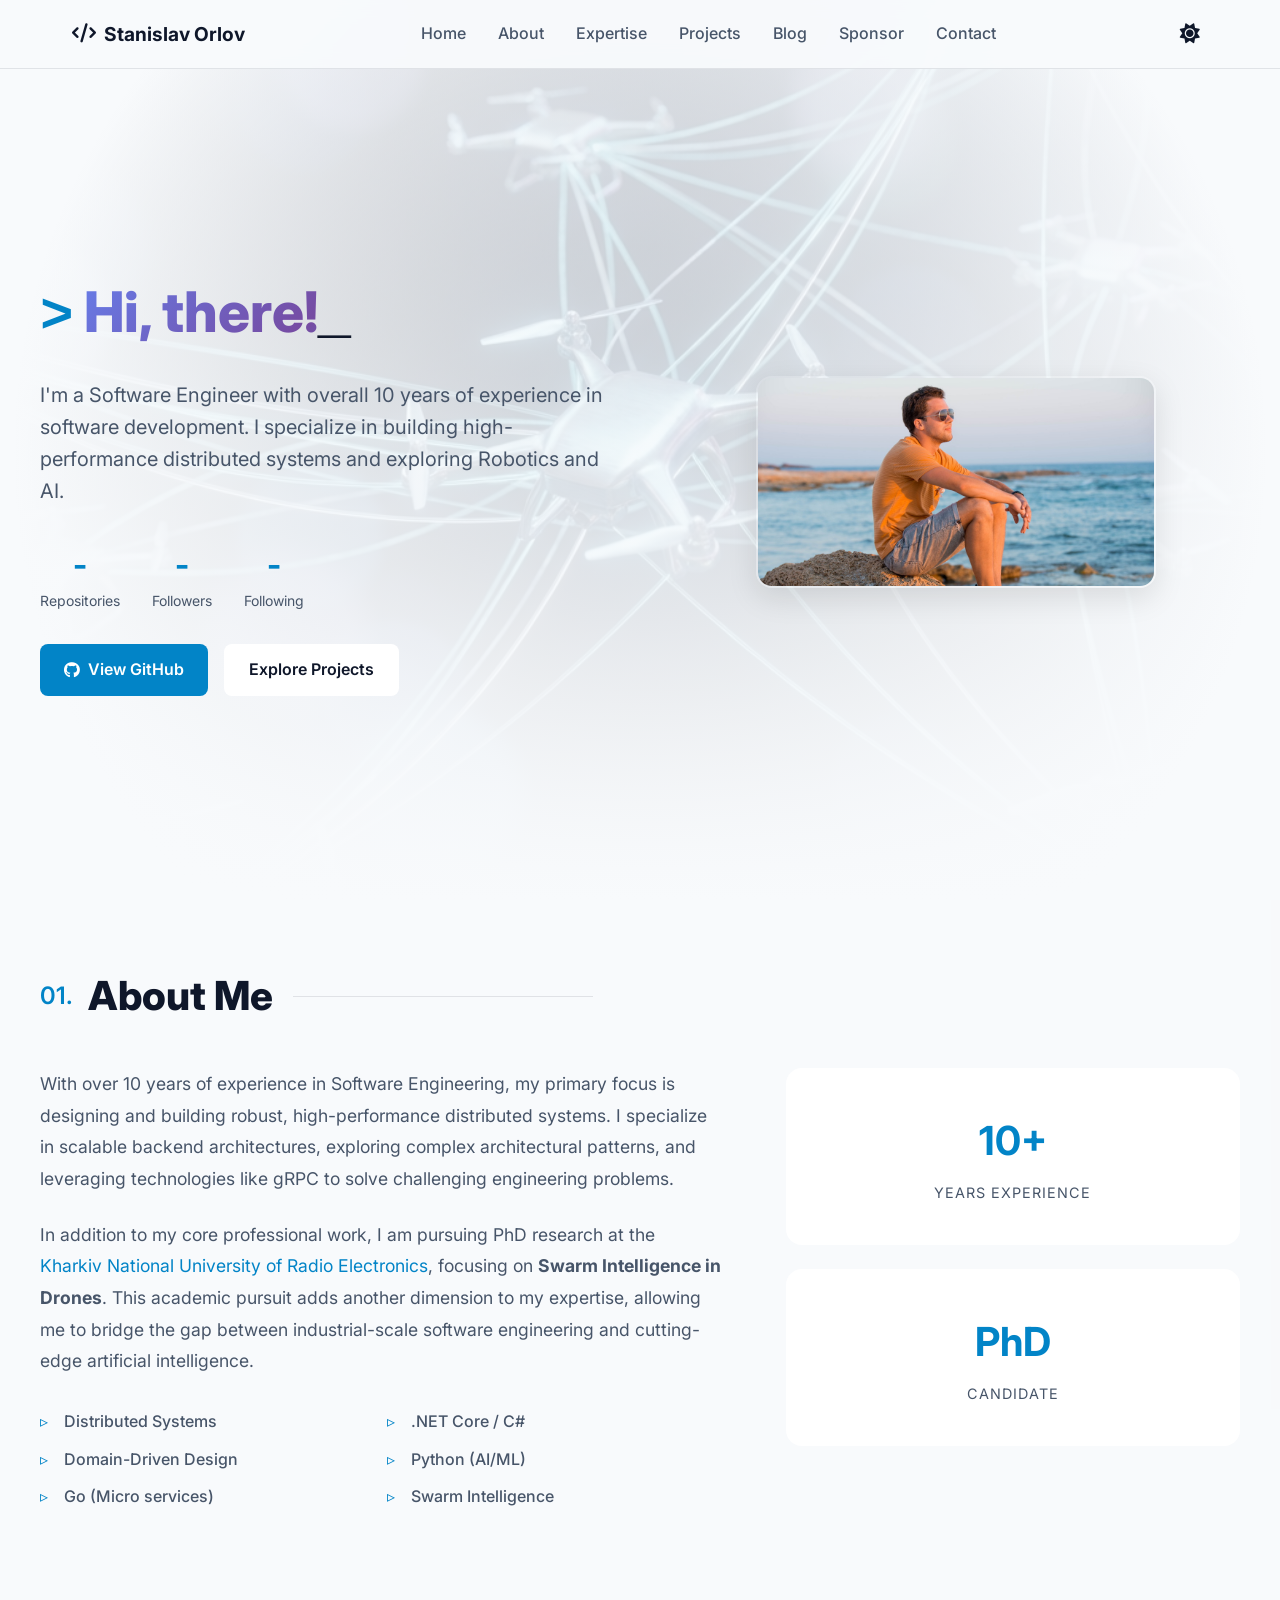
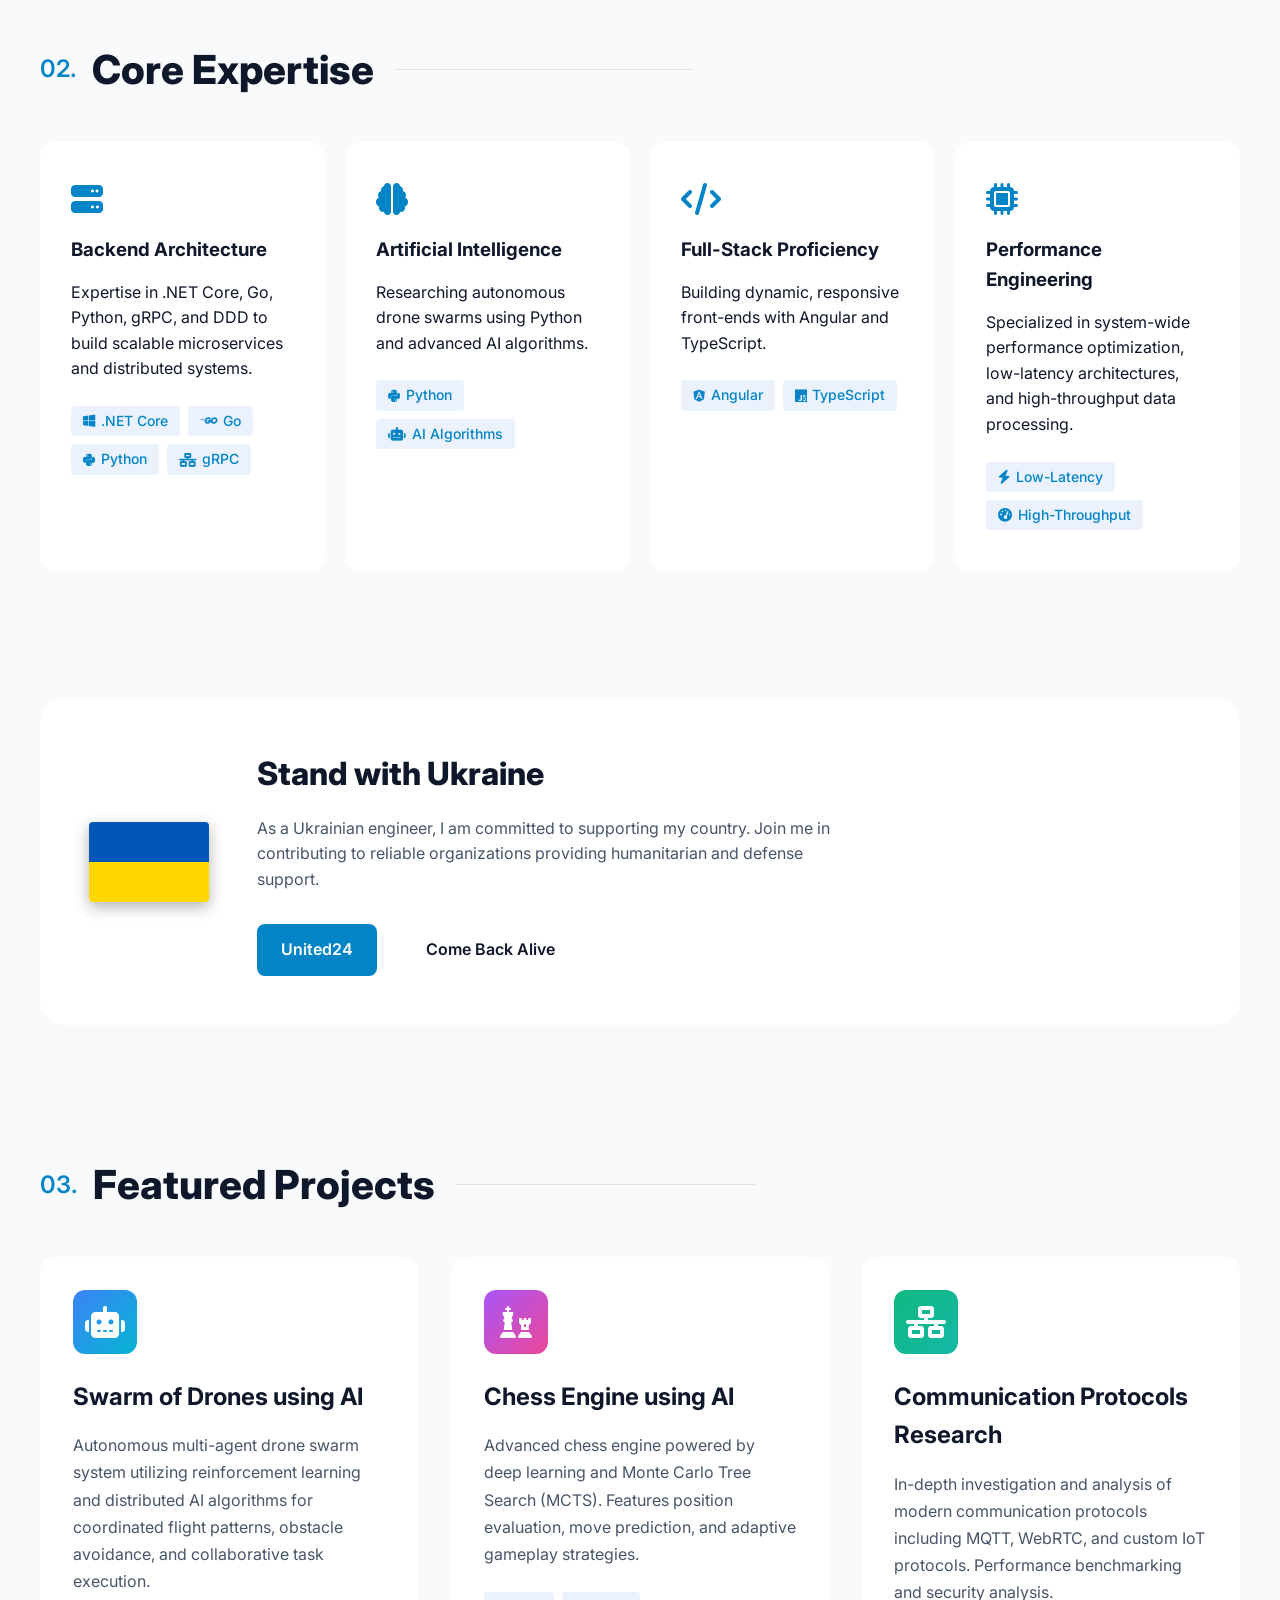
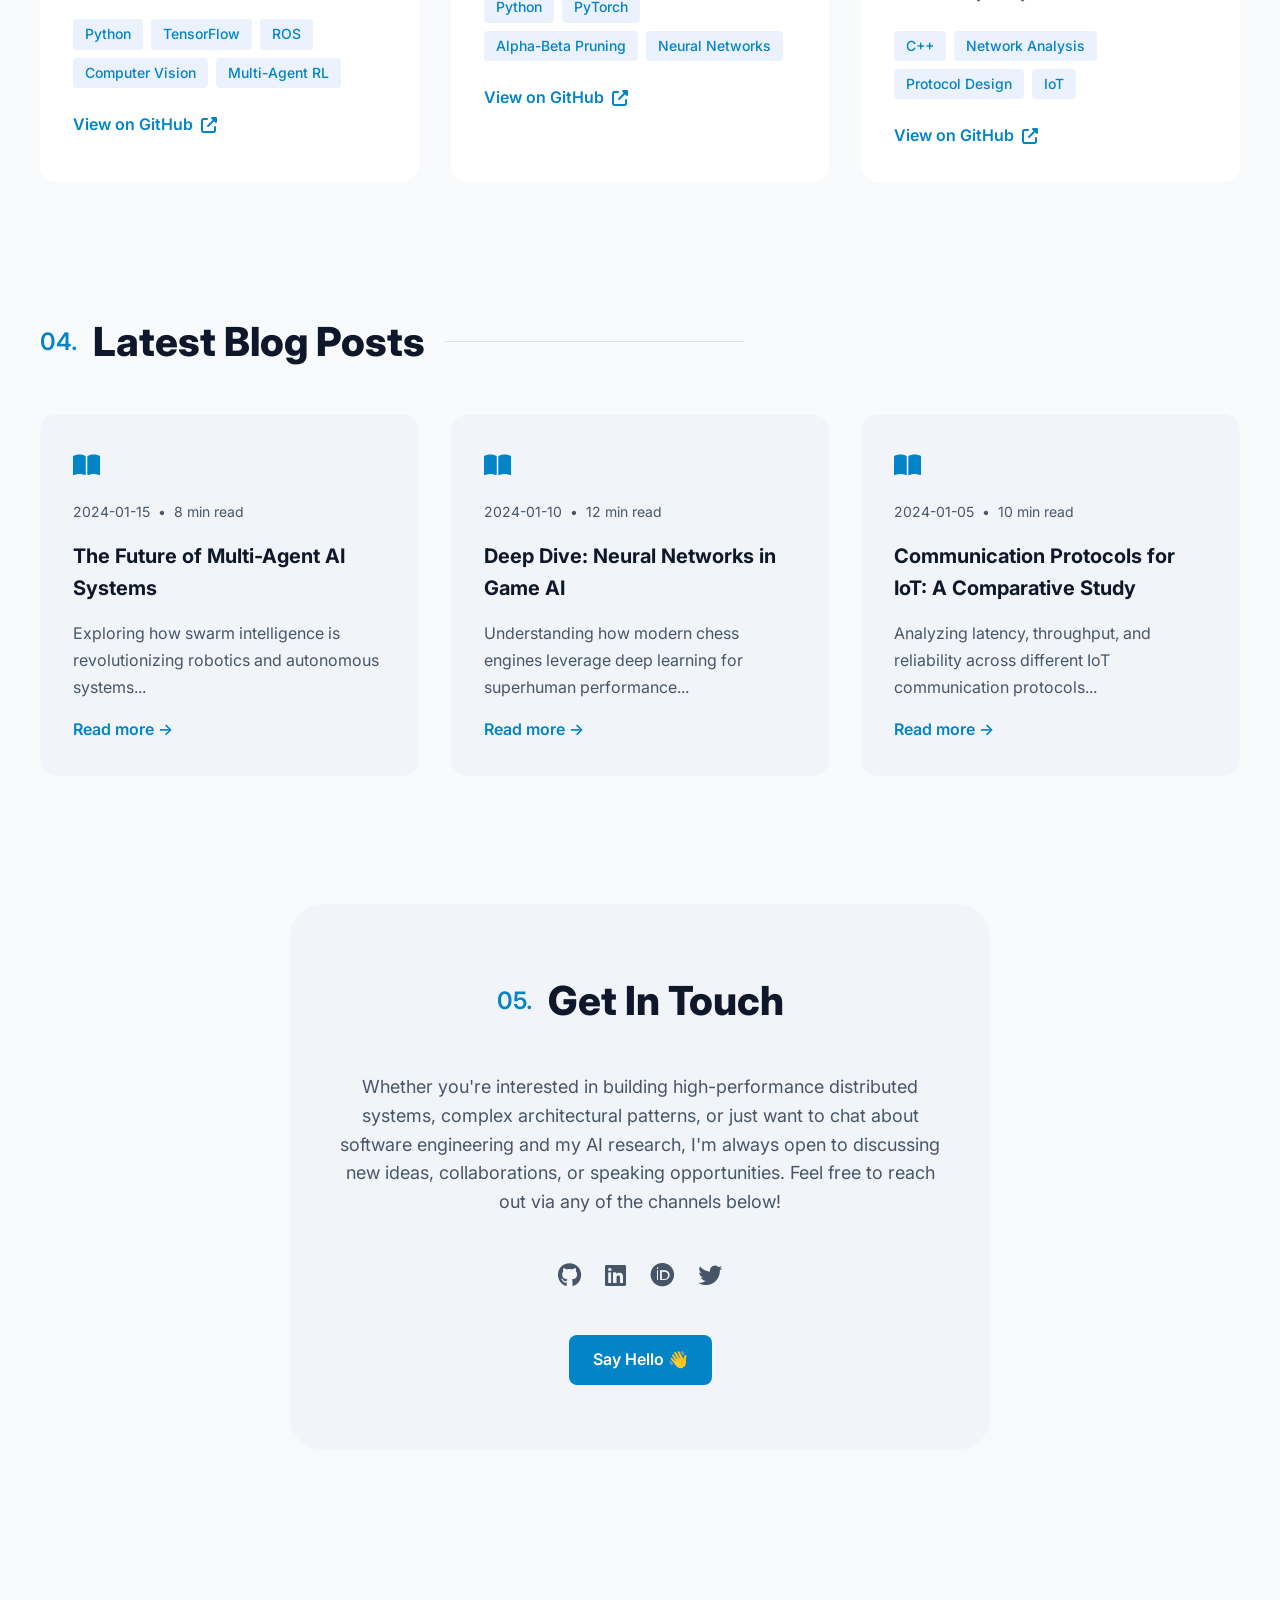
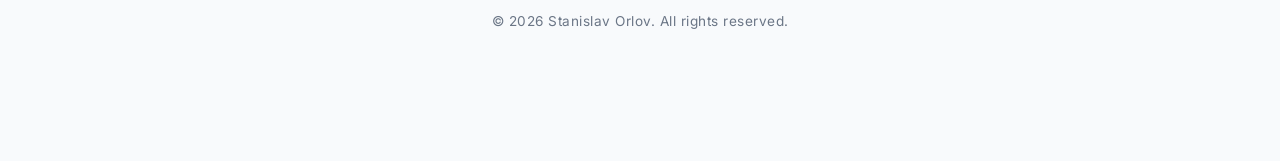
==== commit d403d161: "welcome animation" ====
--- a/index.html
+++ b/index.html
@@ -56,7 +56,8 @@
         <div class="hero-content">
             <div class="hero-text">
                 <h1 class="hero-title">
-                    Stanislav Orlov
+                    <span class="terminal-prompt">&gt;</span><span id="typewriter" class="gradient-text"></span><span
+                        class="terminal-cursor">_</span>
                 </h1>
                 <p class="hero-subtitle fade-in delay-100">
                     I'm a Software Engineer with overall 10 years of experience in software development.
--- a/assets/style.css
+++ b/assets/style.css
@@ -175,14 +175,37 @@
     font-size: 3.5rem;
     font-weight: 800;
     margin-bottom: 1rem;
+    opacity: 0;
+    transform: translateY(20px);
+    animation: fadeInUp 0.8s ease-out forwards;
+}
+
+.gradient-text {
     background: linear-gradient(135deg, #667eea 0%, #764ba2 50%, #38bdf8 100%);
     background-size: 200% auto;
     -webkit-background-clip: text;
     -webkit-text-fill-color: transparent;
     background-clip: text;
-    opacity: 0;
-    transform: translateY(20px);
-    animation: fadeInUp 0.8s ease-out forwards, gradientShift 6s ease infinite;
+    animation: gradientShift 6s ease infinite;
+    display: inline-block;
+}
+
+.terminal-prompt {
+    color: var(--accent);
+    font-family: 'Courier New', Courier, monospace;
+    margin-right: 10px;
+}
+
+.terminal-cursor {
+    color: var(--text-primary);
+    font-family: 'Courier New', Courier, monospace;
+    animation: cursorBlink 1s step-end infinite;
+    font-weight: 500;
+}
+
+@keyframes cursorBlink {
+    0%, 100% { opacity: 1; }
+    50% { opacity: 0; }
 }
 
 .hero-subtitle {
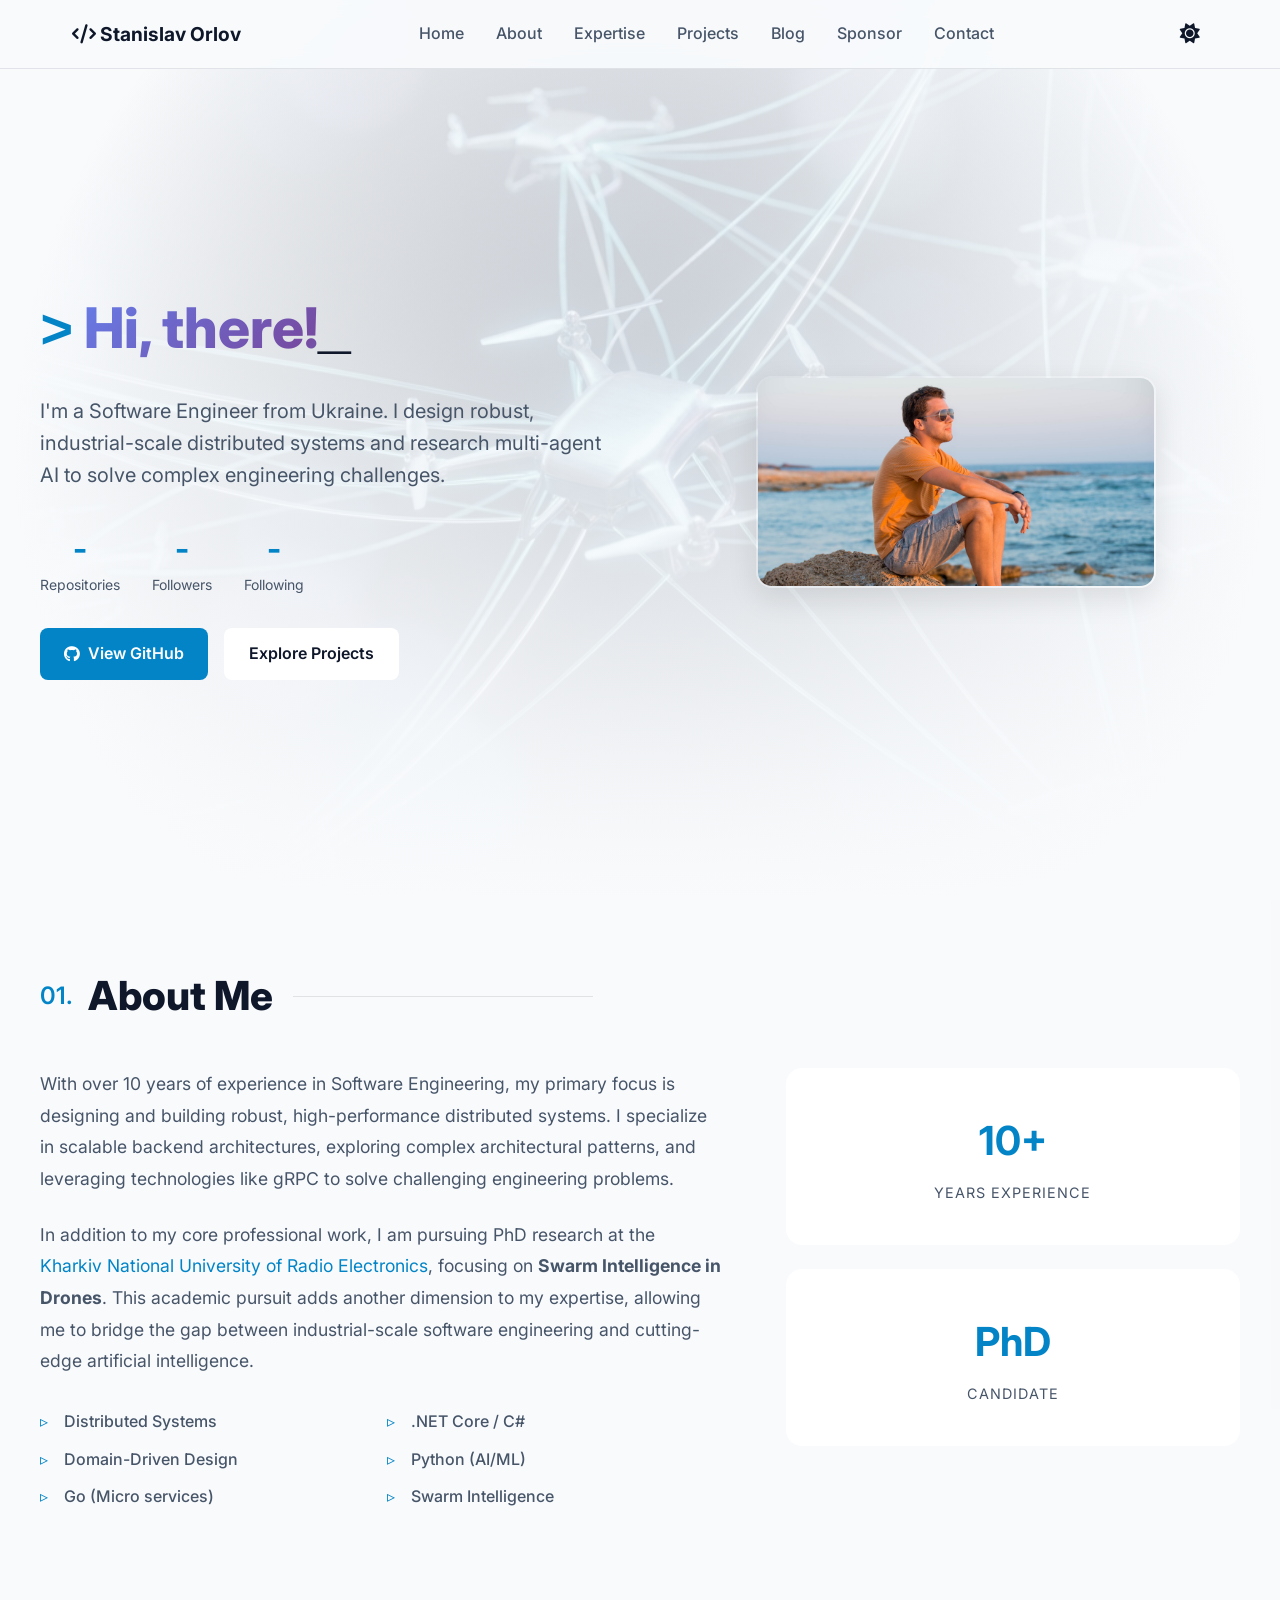
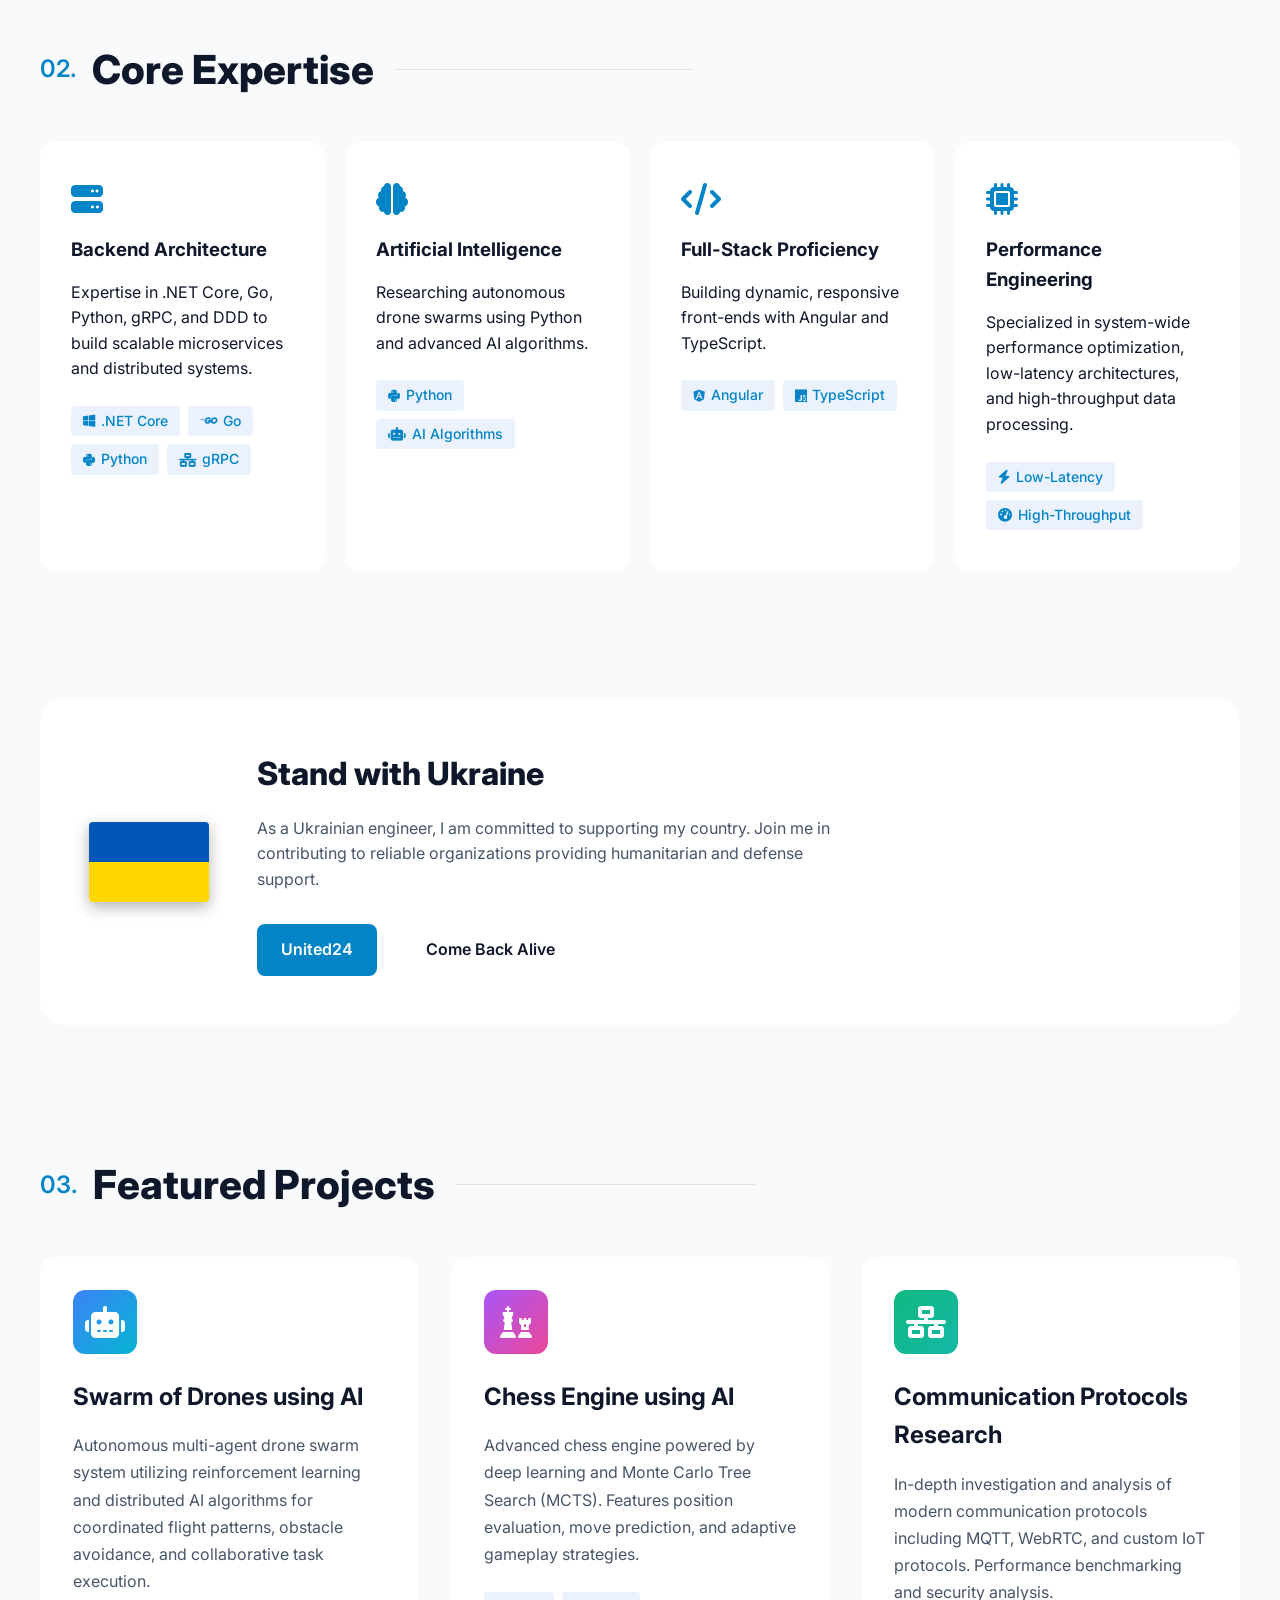
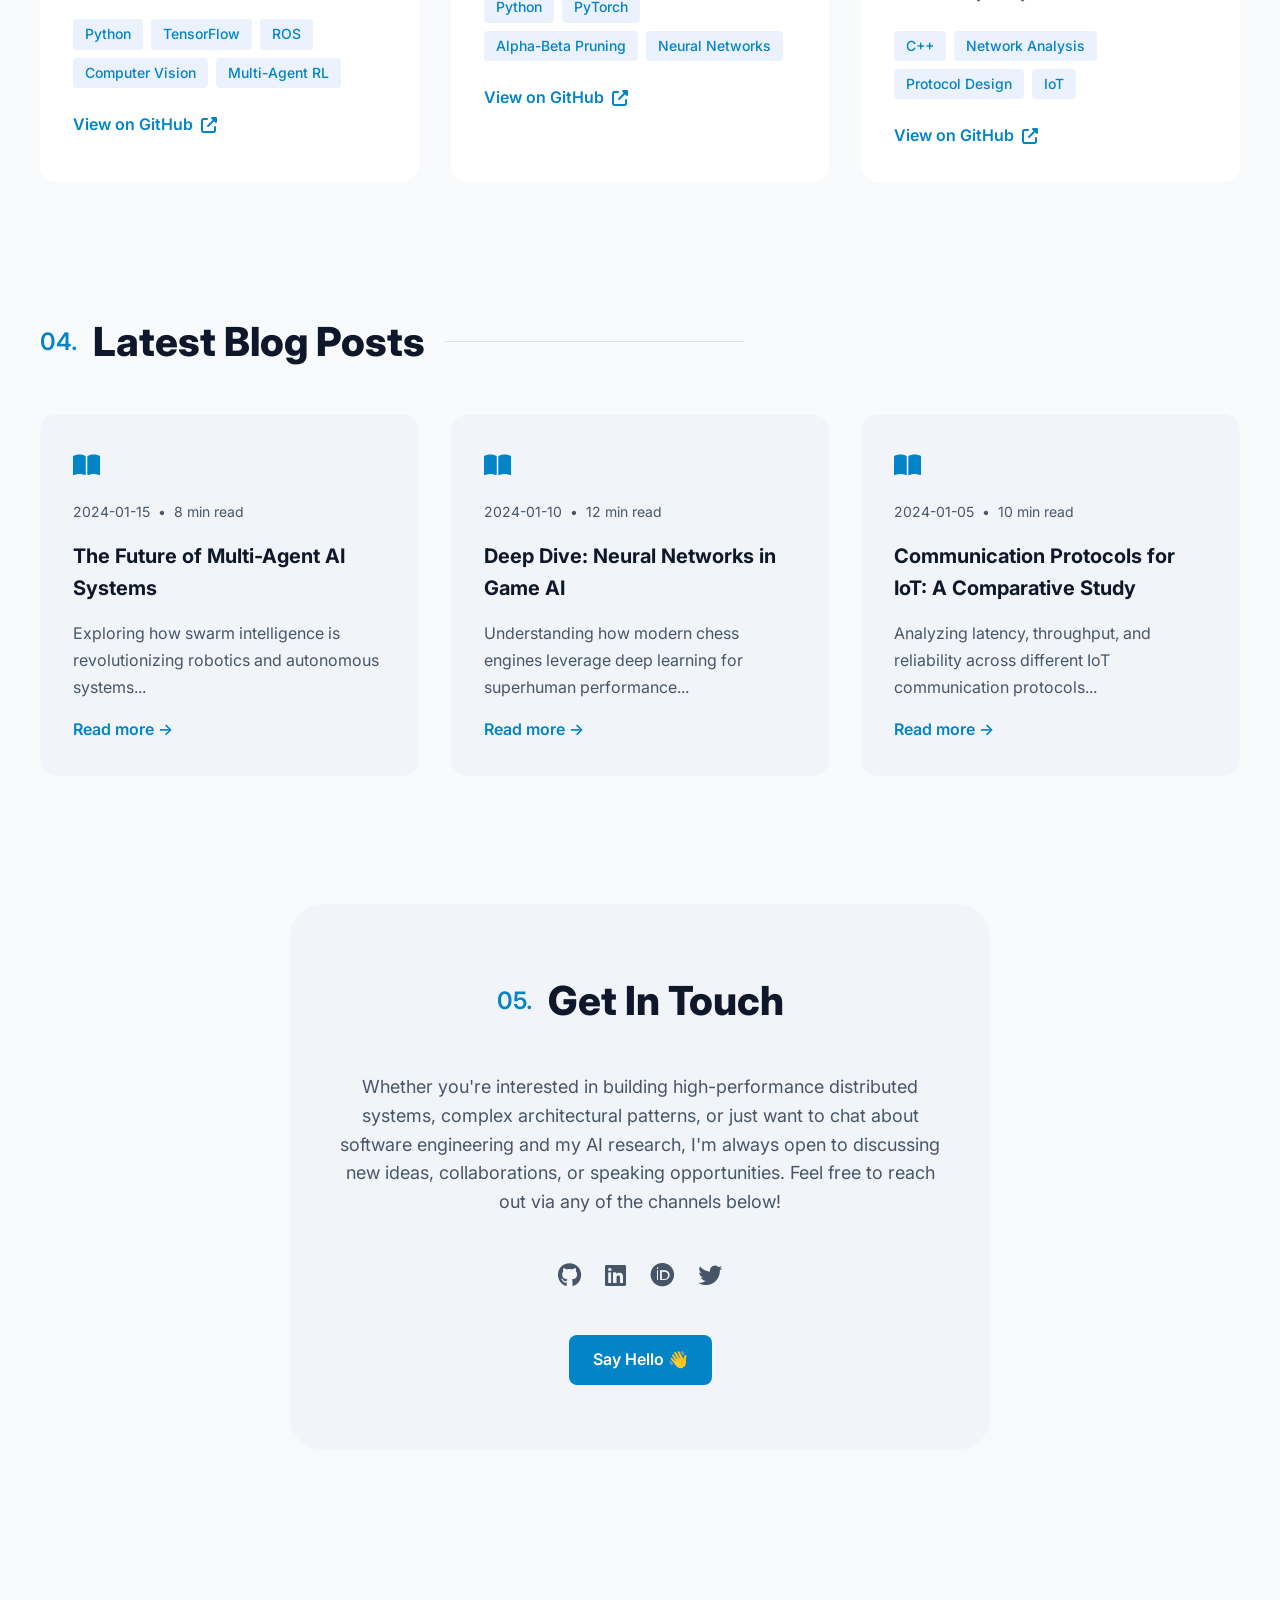
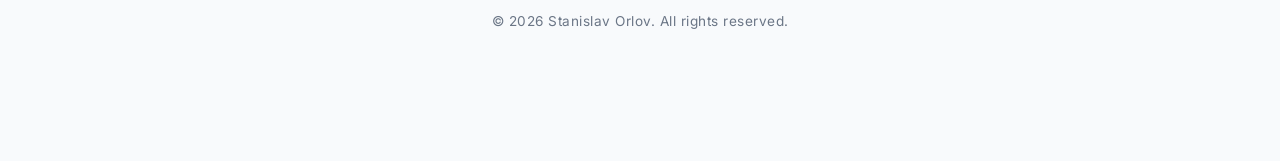
==== commit c95a6928: "update page layout" ====
--- a/index.html
+++ b/index.html
@@ -26,8 +26,10 @@
     <nav class="navbar">
         <div class="nav-content">
             <div class="nav-logo">
-                <i class="fas fa-code"></i>
-                <span>Stanislav Orlov</span>
+                <a href="#">
+                    <i class="fas fa-code"></i>
+                    <span>Stanislav Orlov</span>
+                </a>
             </div>
 
             <div class="nav-links" id="navLinks">
@@ -60,8 +62,8 @@
                         class="terminal-cursor">_</span>
                 </h1>
                 <p class="hero-subtitle fade-in delay-100">
-                    I'm a Software Engineer with overall 10 years of experience in software development.
-                    I specialize in building high-performance distributed systems and exploring Robotics and AI.
+                    I'm a Software Engineer from Ukraine. I design robust, industrial-scale distributed systems and
+                    research multi-agent AI to solve complex engineering challenges.
                 </p>
                 <div class="hero-stats fade-in delay-200" id="githubStats">
                     <div class="stat">
--- a/assets/style.css
+++ b/assets/style.css
@@ -108,6 +108,11 @@
     font-size: 1.2rem;
 }
 
+.nav-logo a {
+    color: var(--text-primary);
+    text-decoration: none;
+}
+
 .nav-links {
     display: flex;
     gap: 2rem;
@@ -204,8 +209,15 @@
 }
 
 @keyframes cursorBlink {
-    0%, 100% { opacity: 1; }
-    50% { opacity: 0; }
+
+    0%,
+    100% {
+        opacity: 1;
+    }
+
+    50% {
+        opacity: 0;
+    }
 }
 
 .hero-subtitle {
@@ -297,7 +309,33 @@
     border-radius: 1rem;
     box-shadow: var(--shadow-lg);
     border: 2px solid rgba(255, 255, 255, 0.1);
-    animation: float 6s ease-in-out infinite;
+    transition: transform 0.3s ease;
+}
+
+.profile-img:hover {
+    /*animation: float 1s ease-in-out infinite;*/
+    animation-name: ease-out-back;
+    animation-duration: 1s;
+    /* or any desired duration */
+    animation-timing-function: linear;
+}
+
+@keyframes ease-out-back {
+    0% {
+        transform: translateY(-10px);
+    }
+
+    30% {
+        transform: translateY(0px);
+    }
+
+    60% {
+        transform: translateY(10px);
+    }
+
+    100% {
+        transform: translateY(0px);
+    }
 }
 
 /* Sections */
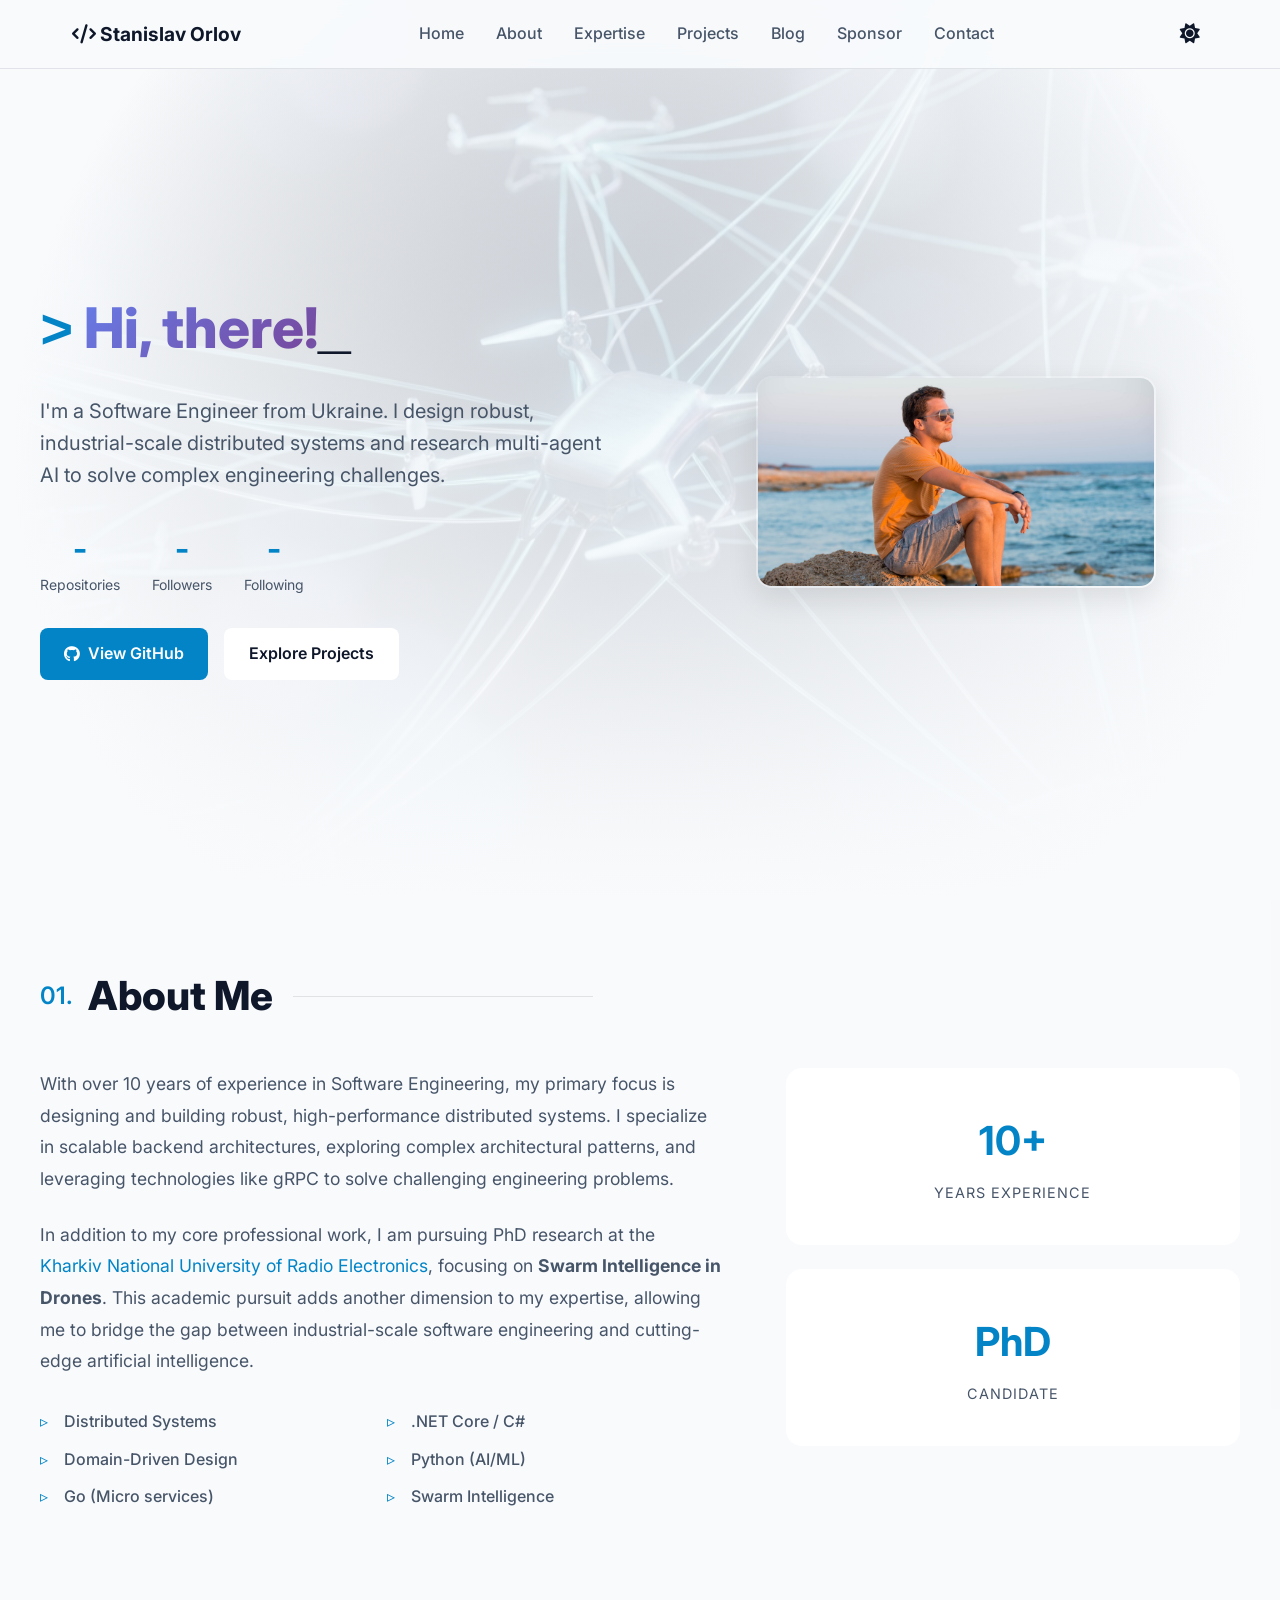
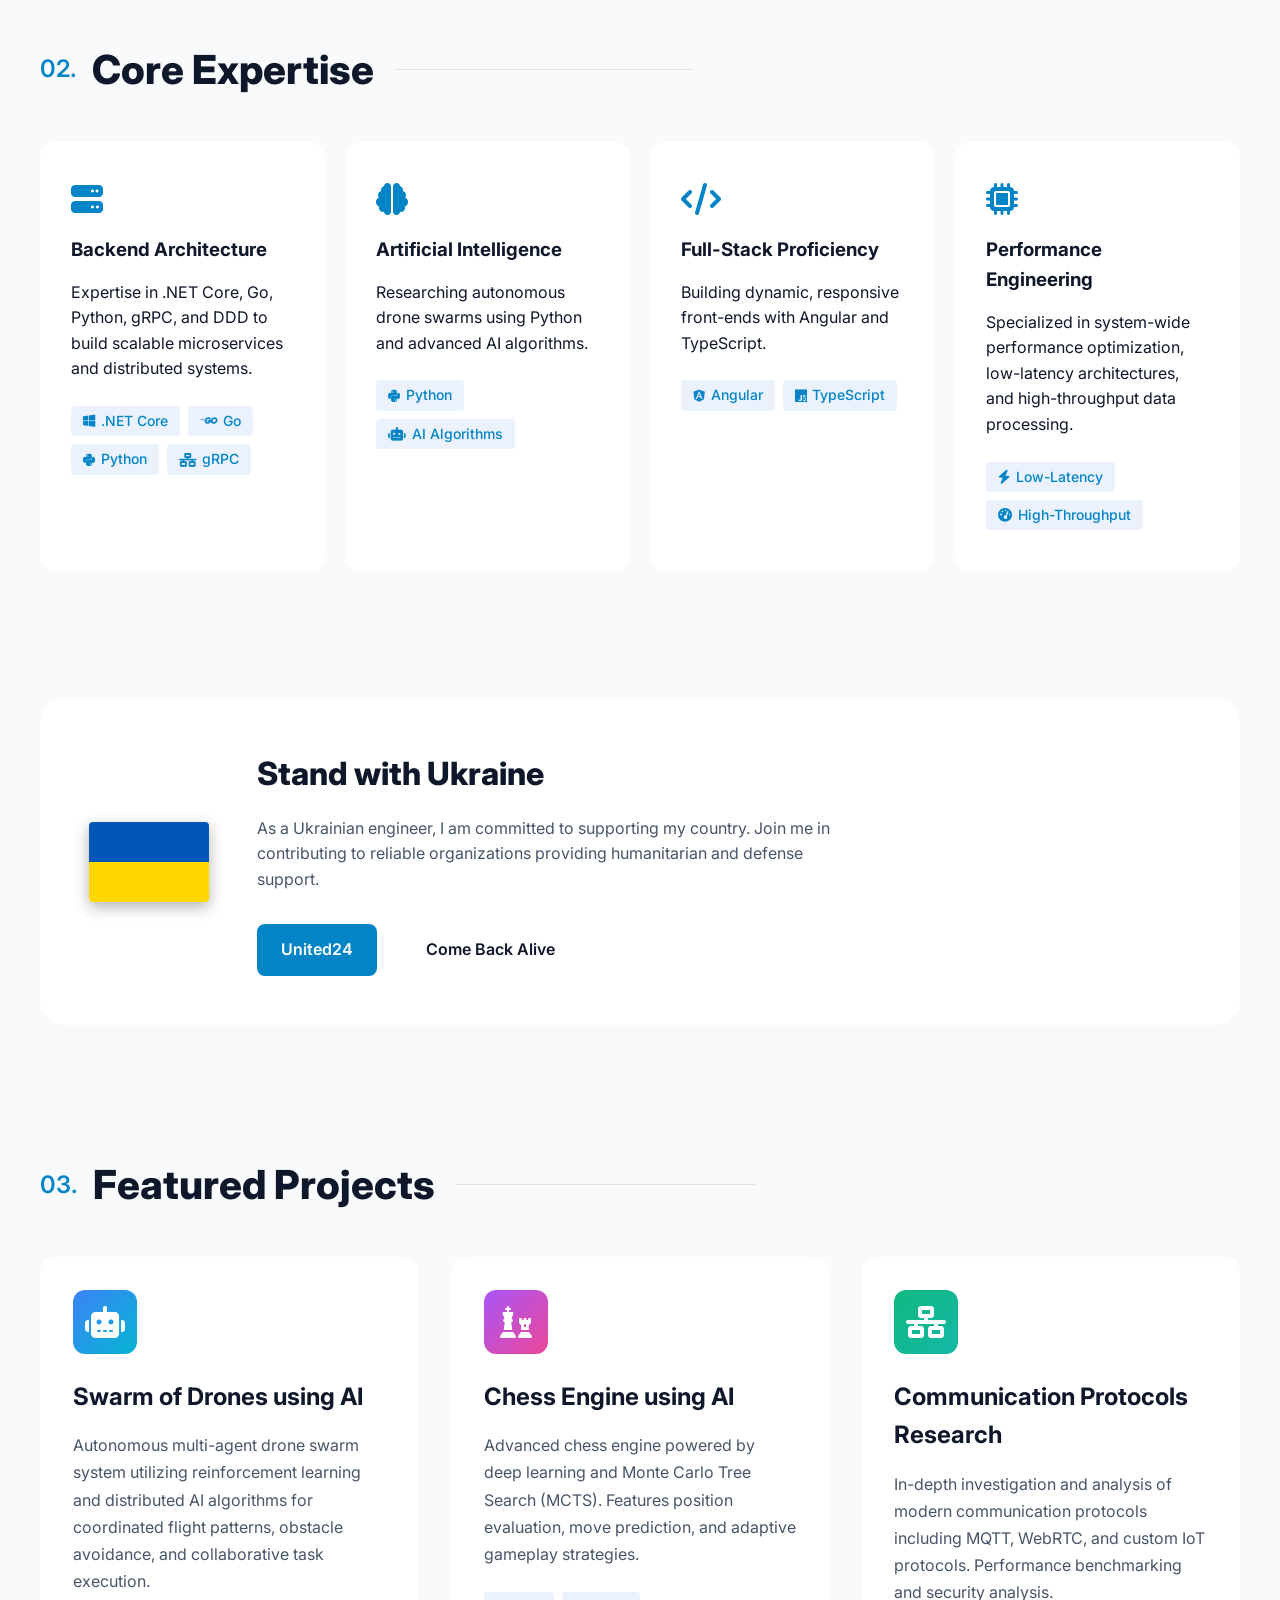
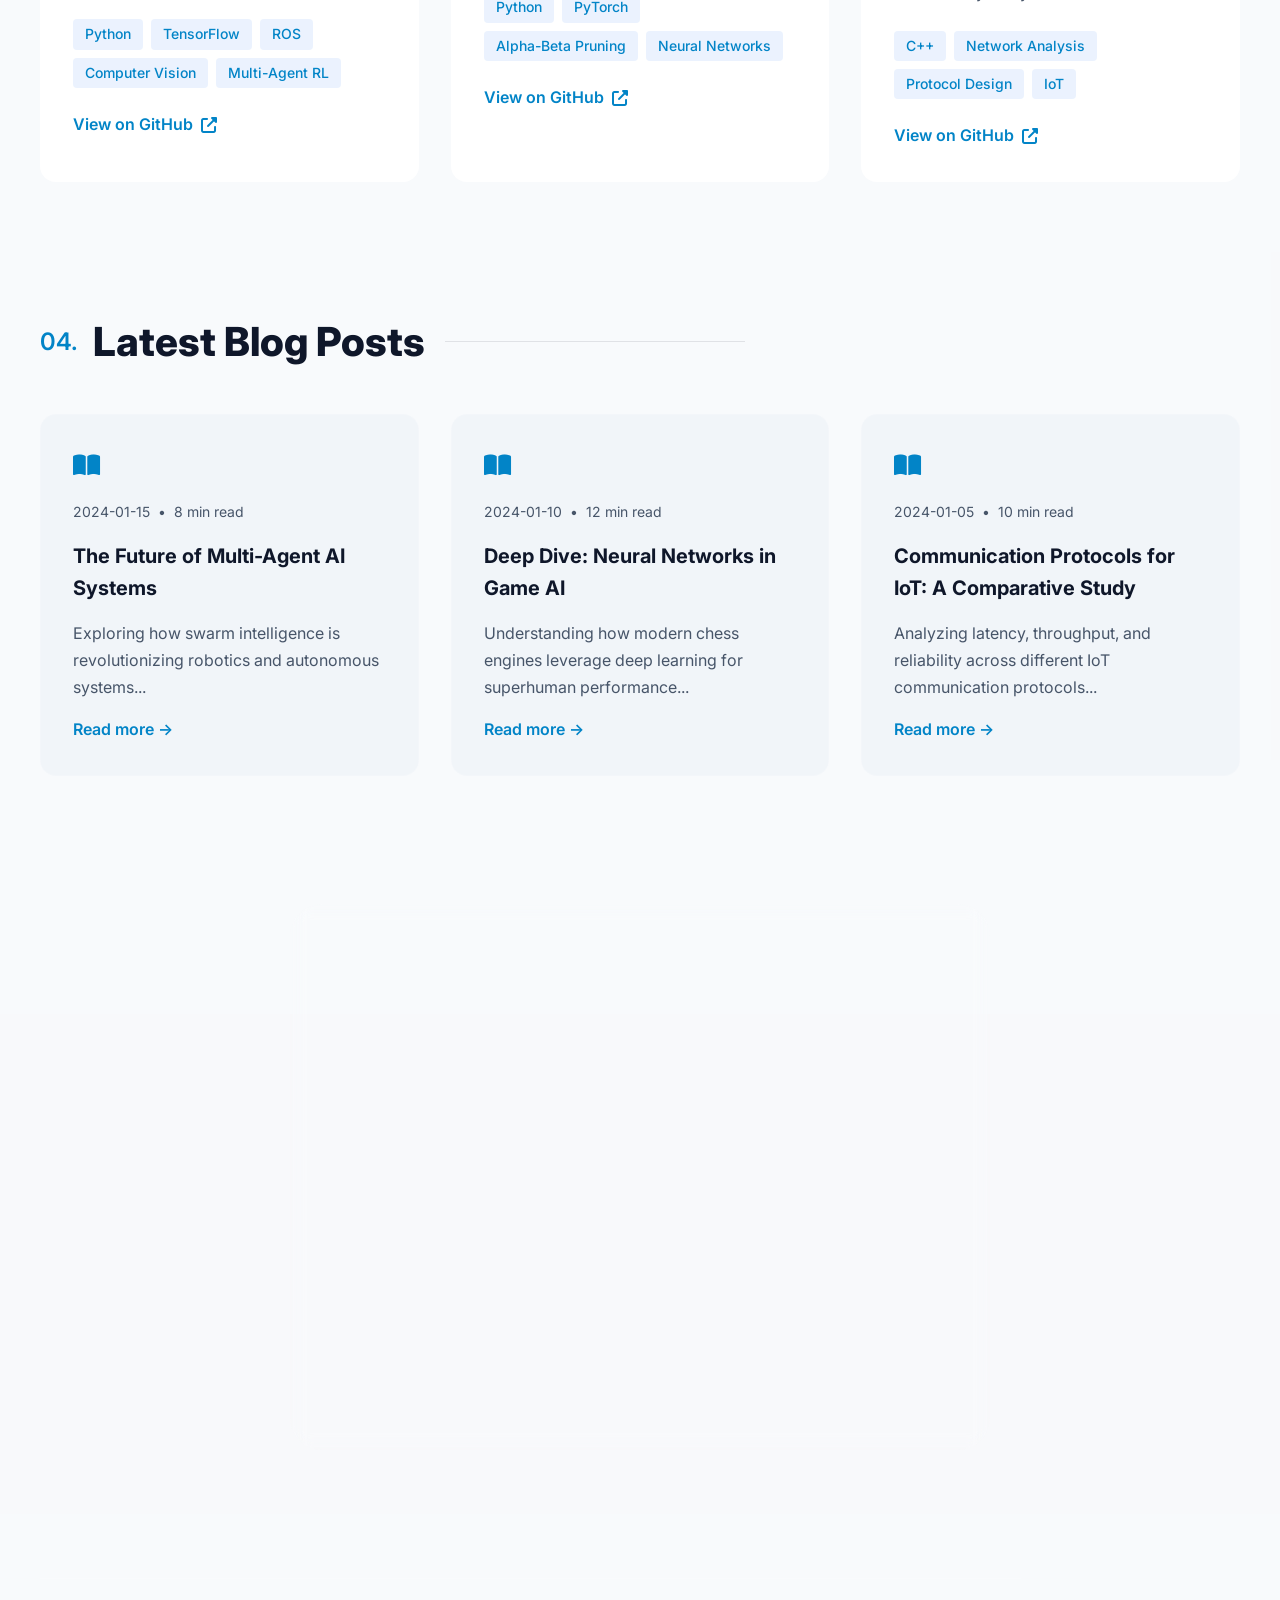
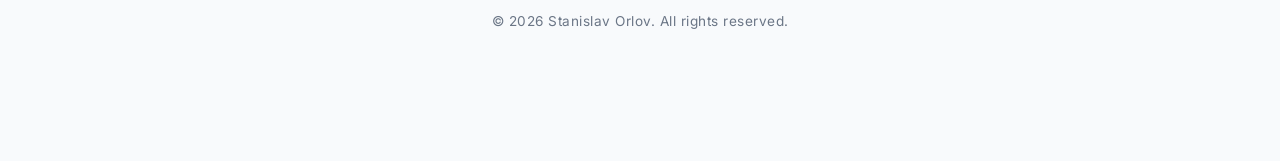
==== commit 18326288: "update css cache" ====
--- a/index.html
+++ b/index.html
@@ -18,7 +18,7 @@
 
     <!-- Favicon -->
     <link rel="icon" type="image/png" href="assets/favicon.png">
-    <link rel="stylesheet" href="assets/style.css?v=2">
+    <link rel="stylesheet" href="assets/style.css?v=3">
 </head>
 
 <body>
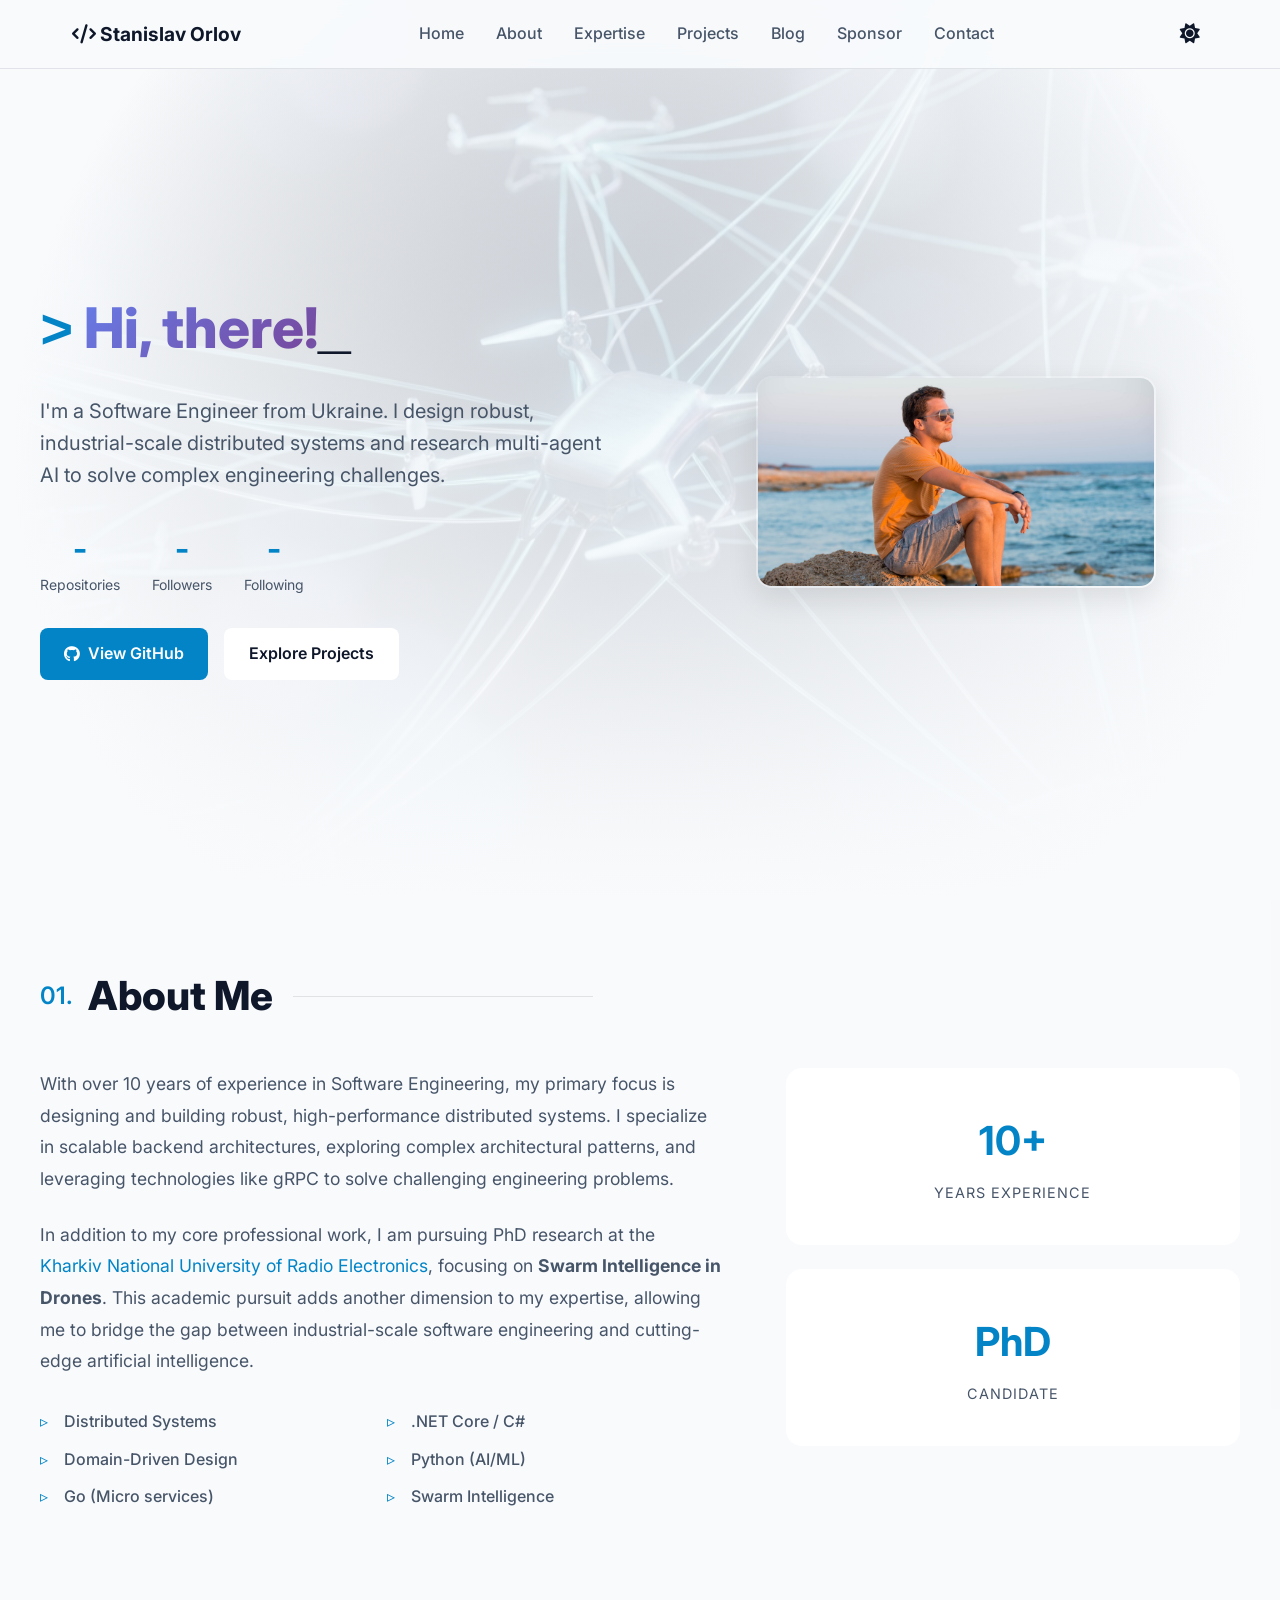
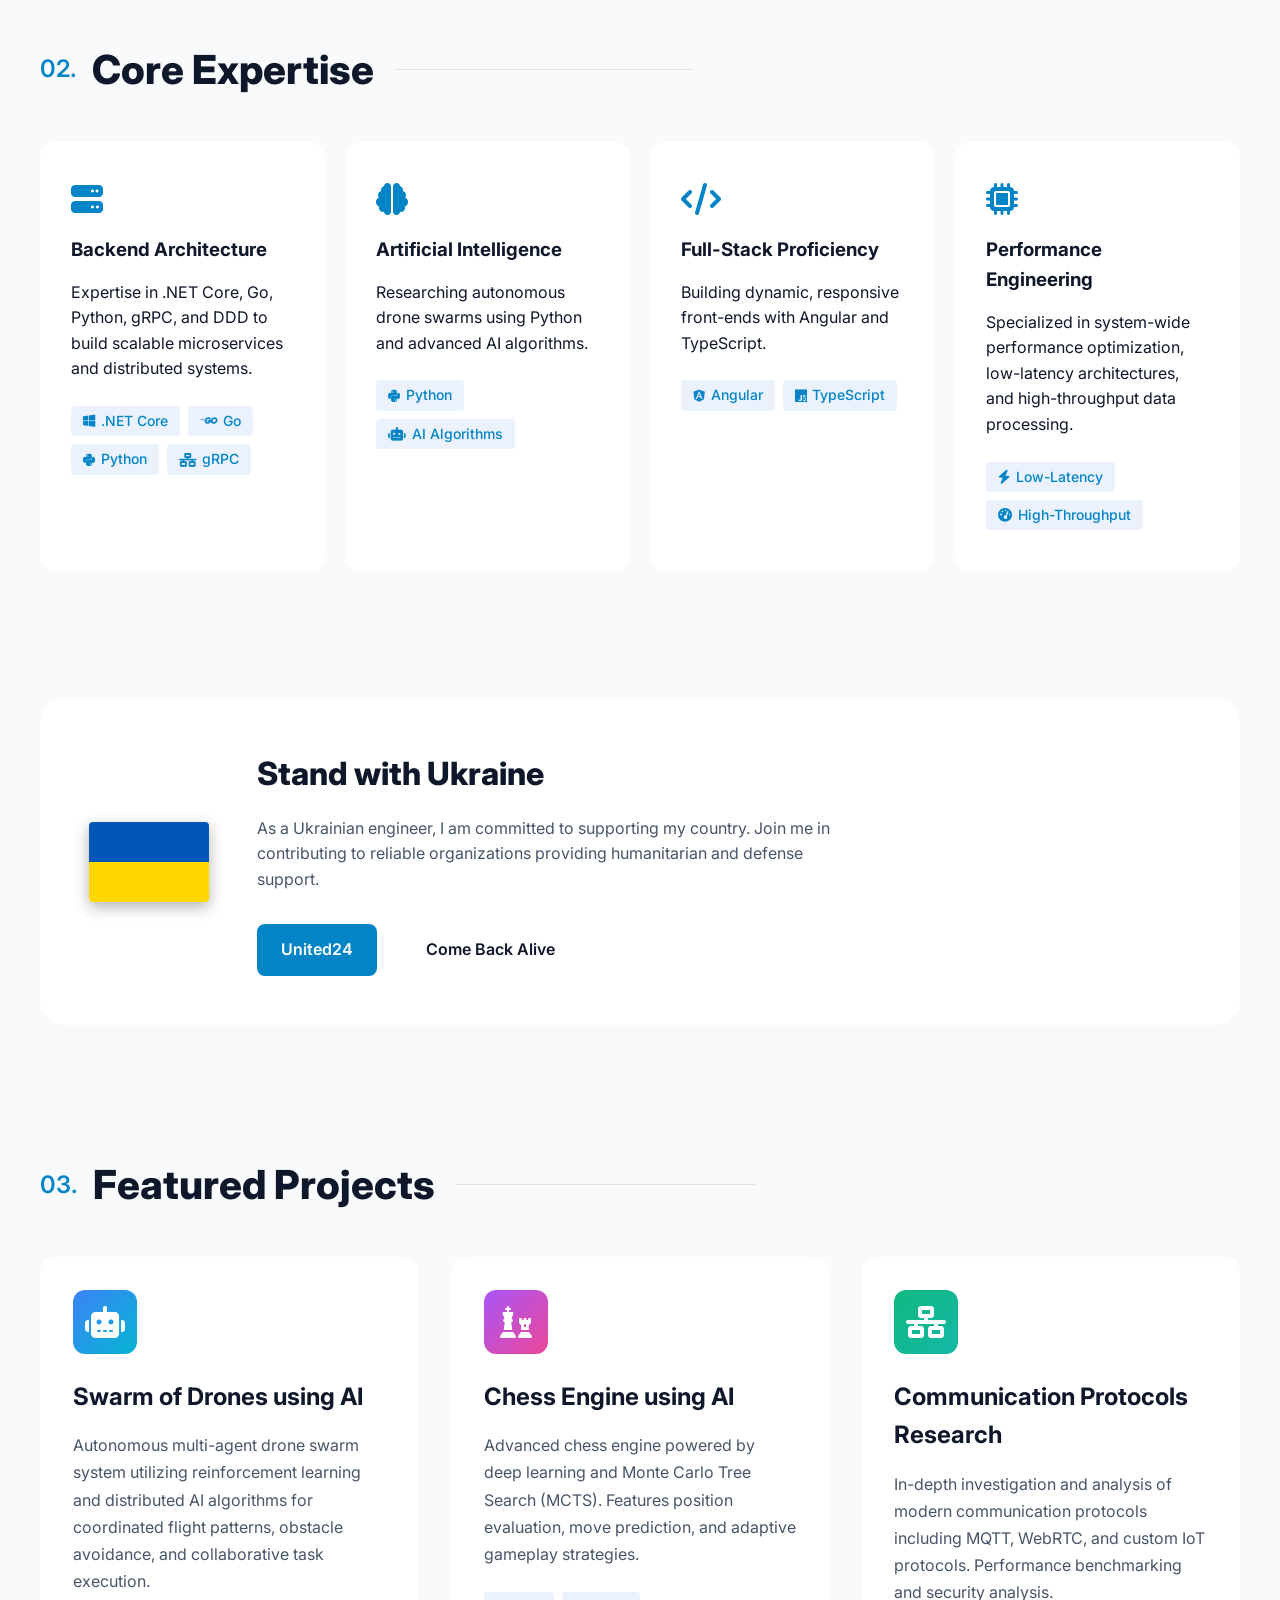
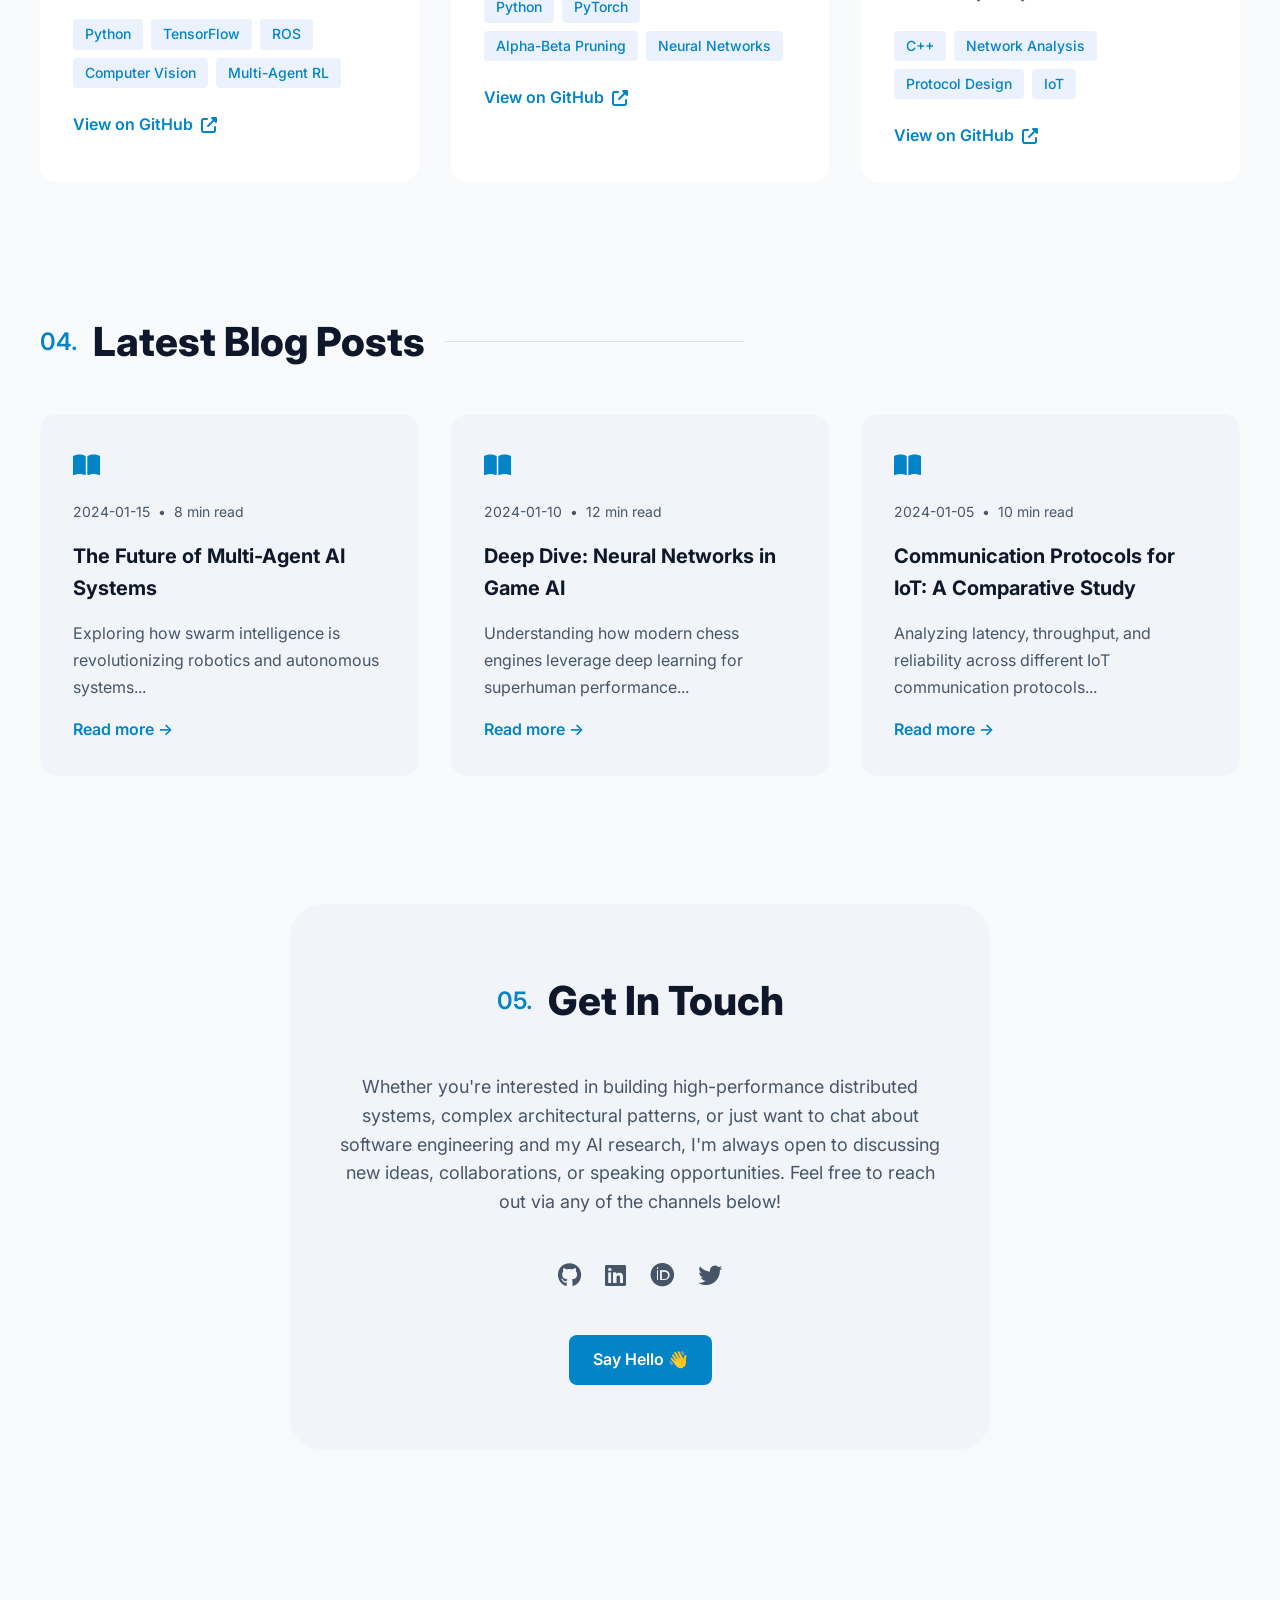
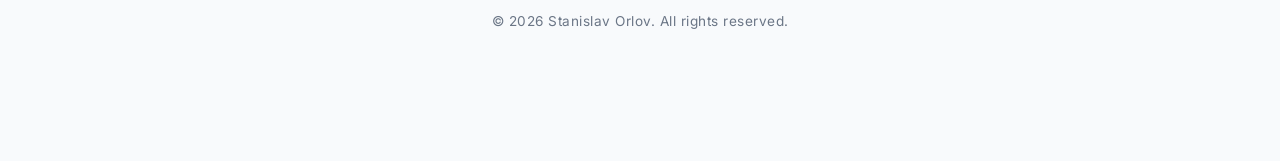
==== commit a9ebec1d: "force JS cache" ====
--- a/index.html
+++ b/index.html
@@ -454,7 +454,7 @@
         </div>
     </footer>
 
-    <script src="assets/main.js"></script>
+    <script src="assets/main.js?v=2"></script>
 
 </body>
 
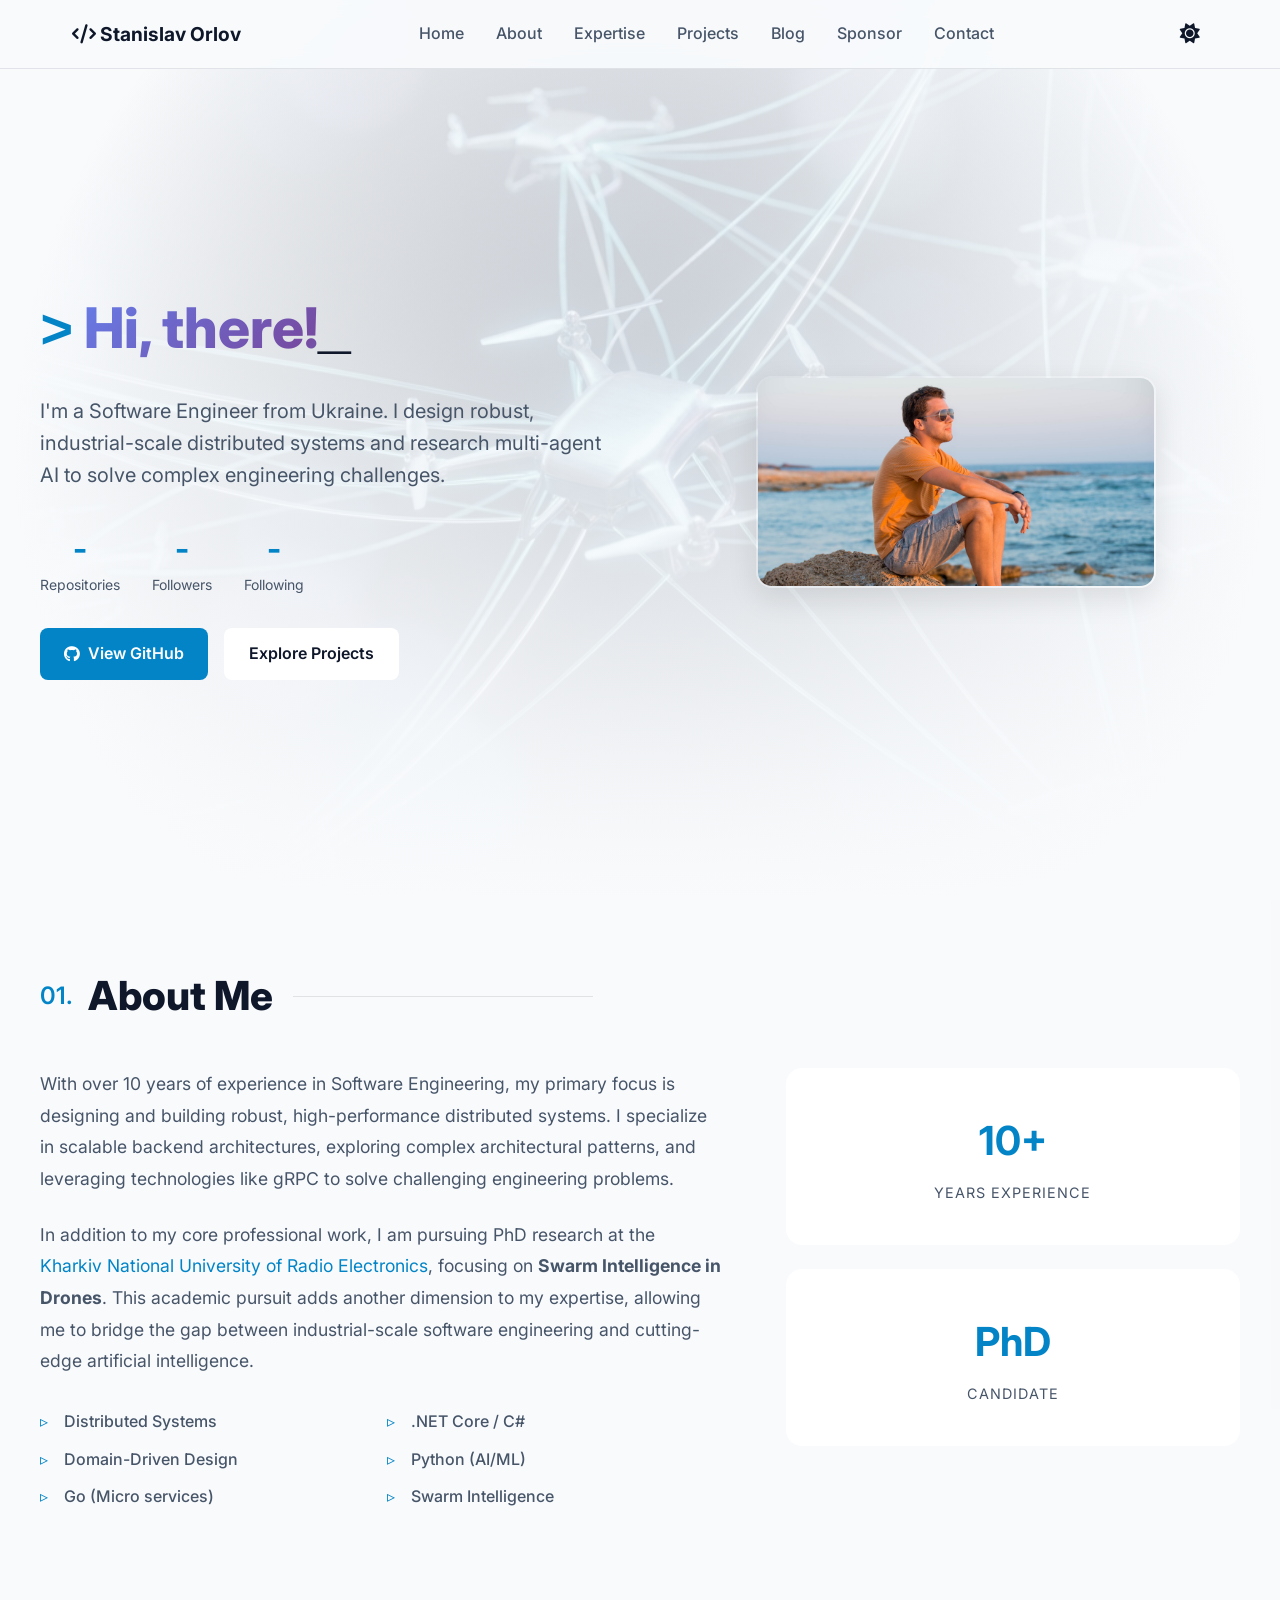
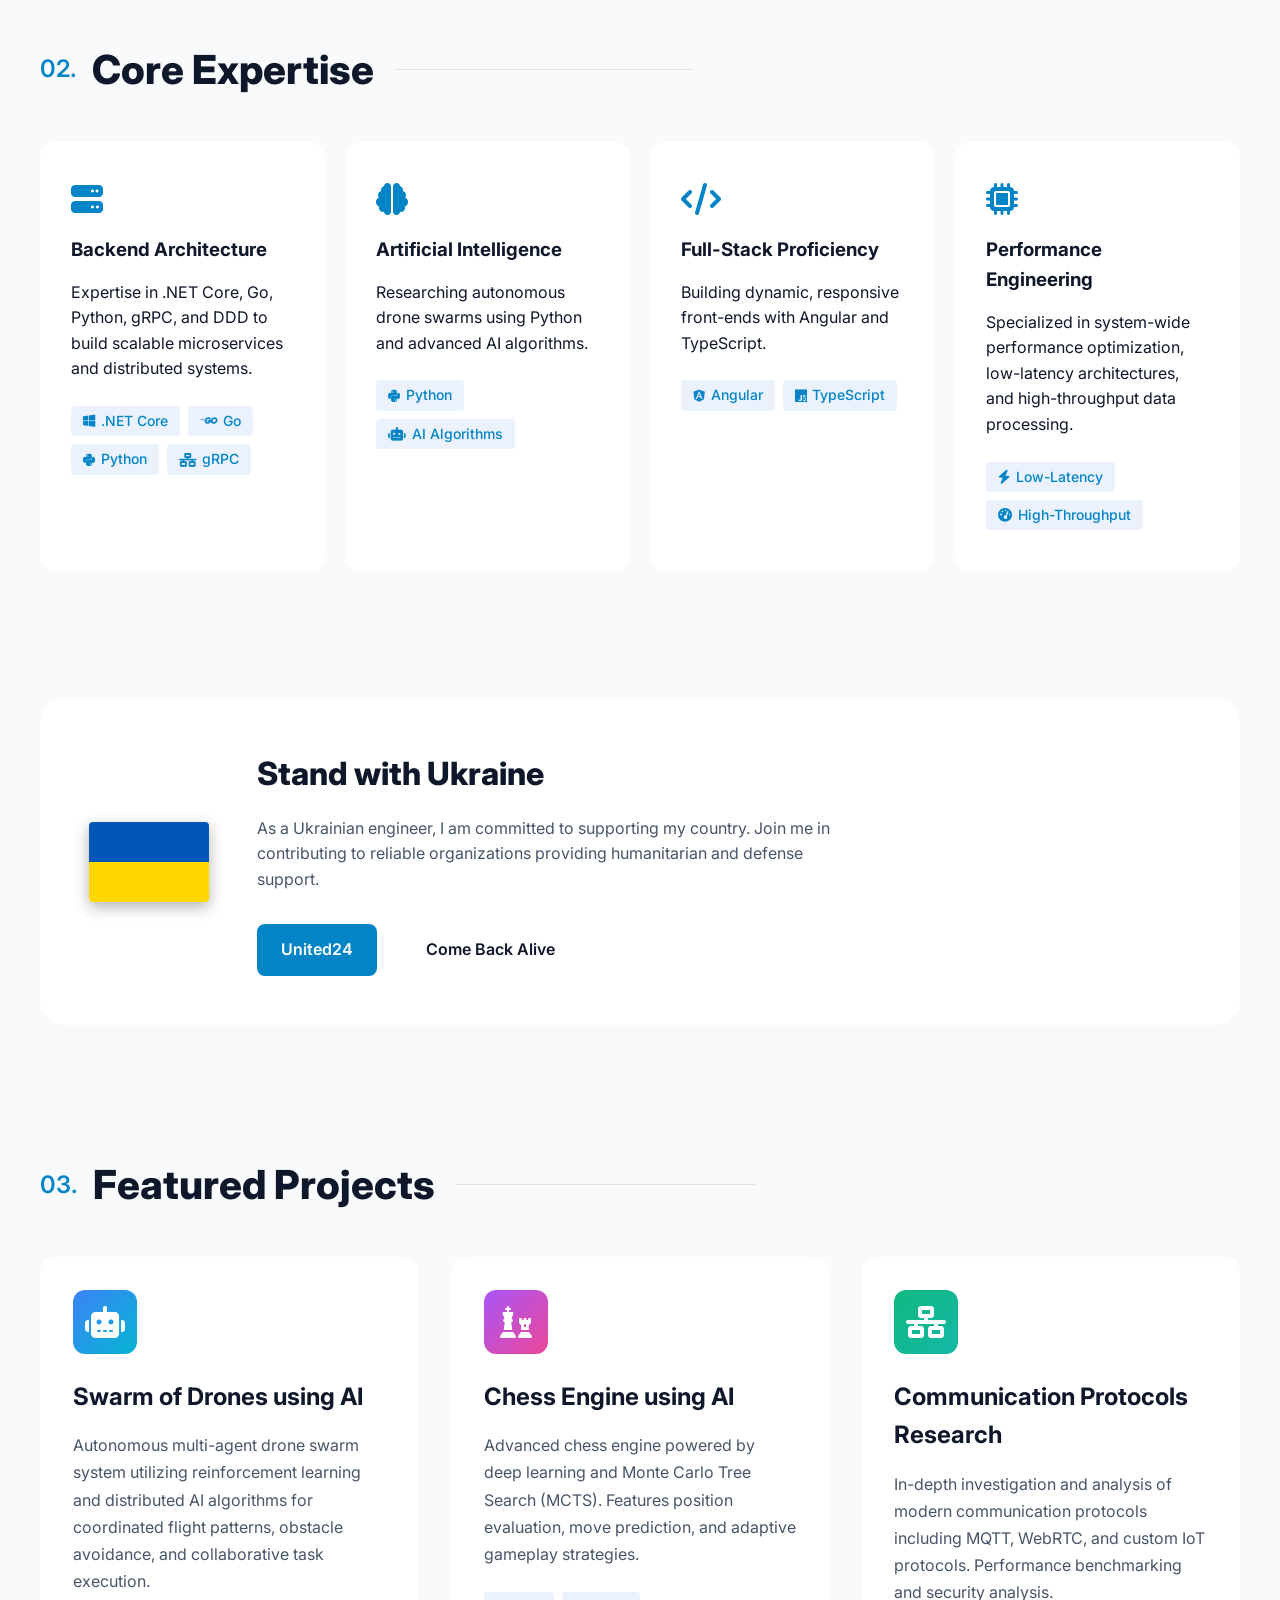
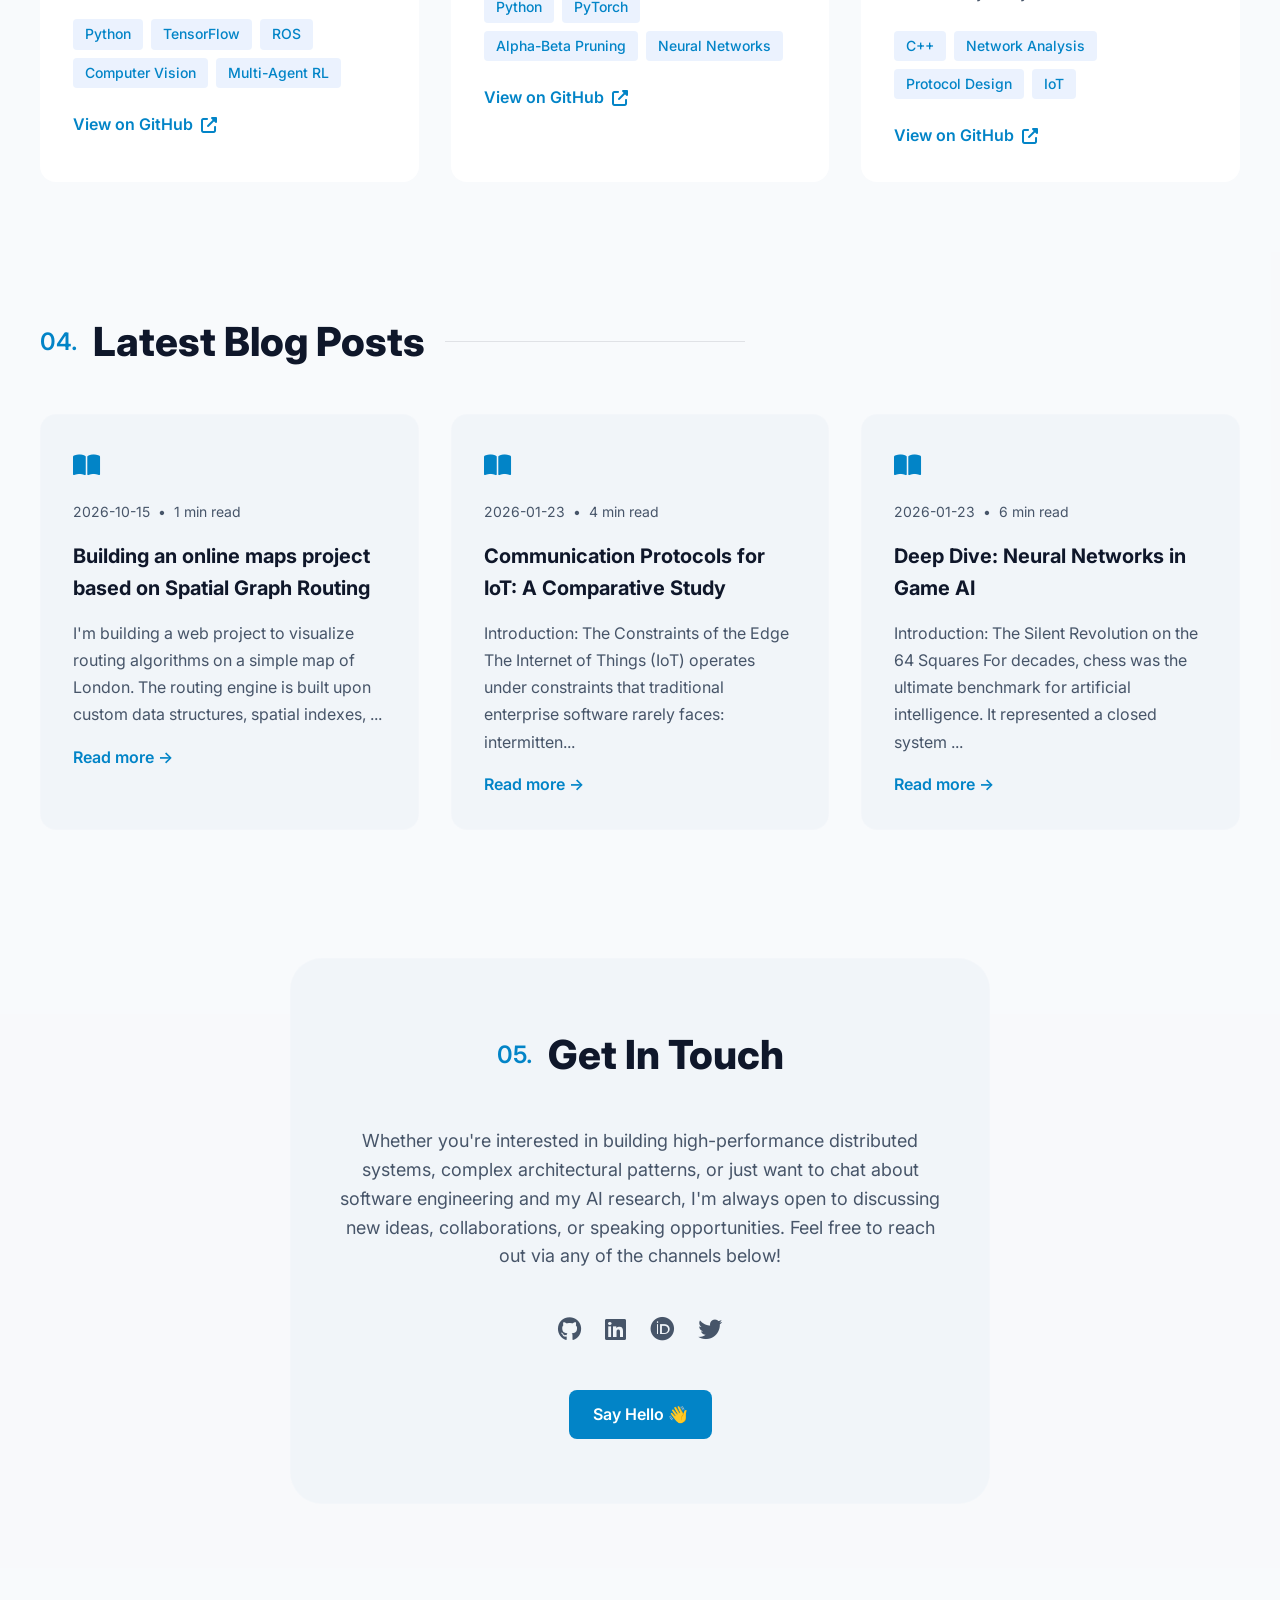
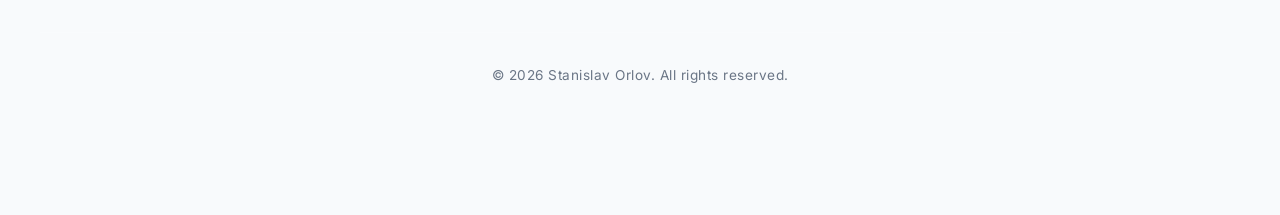
==== commit ecfbd93e: "feat: automated weekly blog post updates via GitHub Actions" ====
--- a/index.html
+++ b/index.html
@@ -306,21 +306,21 @@
                 <h2>Latest Blog Posts</h2>
             </div>
 
-            <div class="blog-grid">
+            <div class="blog-grid" id="blogGrid">
                 <article class="blog-card">
                     <div class="blog-icon">
                         <i class="fas fa-book-open"></i>
                     </div>
                     <div class="blog-meta">
-                        <span>2024-01-15</span>
+                        <span>2026-10-15</span>
                         <span>•</span>
-                        <span>8 min read</span>
-                    </div>
-                    <h3 class="blog-title">The Future of Multi-Agent AI Systems</h3>
+                        <span>1 min read</span>
+                    </div>
+                    <h3 class="blog-title">Building an online maps project based on Spatial Graph Routing</h3>
                     <p class="blog-excerpt">
-                        Exploring how swarm intelligence is revolutionizing robotics and autonomous systems...
-                    </p>
-                    <a href="https://stanislavorlov.hashnode.dev/the-future-of-multi-agent-ai-systems" target="_blank"
+                        I'm building a web project to visualize routing algorithms on a simple map of London. The routing engine is built upon custom data structures, spatial indexes, and graph algorithms...
+                    </p>
+                    <a href="https://stanislavorlov.hashnode.dev/building-an-online-maps-project-based-on-spatial-graph-routing" target="_blank" rel="noopener noreferrer"
                         class="blog-link">Read more →</a>
                 </article>
 
@@ -329,16 +329,16 @@
                         <i class="fas fa-book-open"></i>
                     </div>
                     <div class="blog-meta">
-                        <span>2024-01-10</span>
+                        <span>2026-01-23</span>
                         <span>•</span>
-                        <span>12 min read</span>
-                    </div>
-                    <h3 class="blog-title">Deep Dive: Neural Networks in Game AI</h3>
+                        <span>4 min read</span>
+                    </div>
+                    <h3 class="blog-title">Communication Protocols for IoT: A Comparative Study</h3>
                     <p class="blog-excerpt">
-                        Understanding how modern chess engines leverage deep learning for superhuman performance...
-                    </p>
-                    <a href="https://stanislavorlov.hashnode.dev/deep-dive-neural-networks-in-game-ai" target="_blank"
-                        class="blog-link">Read more →</a>
+                        Analyzing how modern communication protocols interact with high-performance binary serialization to optimize latency, throughput, and reliability in IoT ecosystems...
+                    </p>
+                    <a href="https://stanislavorlov.hashnode.dev/communication-protocols-for-iot-a-comparative-study"
+                        target="_blank" rel="noopener noreferrer" class="blog-link">Read more →</a>
                 </article>
 
                 <article class="blog-card">
@@ -346,16 +346,16 @@
                         <i class="fas fa-book-open"></i>
                     </div>
                     <div class="blog-meta">
-                        <span>2024-01-05</span>
+                        <span>2026-01-23</span>
                         <span>•</span>
-                        <span>10 min read</span>
-                    </div>
-                    <h3 class="blog-title">Communication Protocols for IoT: A Comparative Study</h3>
+                        <span>6 min read</span>
+                    </div>
+                    <h3 class="blog-title">Deep Dive: Neural Networks in Game AI</h3>
                     <p class="blog-excerpt">
-                        Analyzing latency, throughput, and reliability across different IoT communication protocols...
-                    </p>
-                    <a href="https://stanislavorlov.hashnode.dev/communication-protocols-for-iot-a-comparative-study"
-                        target="_blank" class="blog-link">Read more →</a>
+                        Understanding how modern chess engines leverage deep learning for superhuman performance and pure logic evaluation...
+                    </p>
+                    <a href="https://stanislavorlov.hashnode.dev/deep-dive-neural-networks-in-game-ai" target="_blank" rel="noopener noreferrer"
+                        class="blog-link">Read more →</a>
                 </article>
             </div>
         </div>
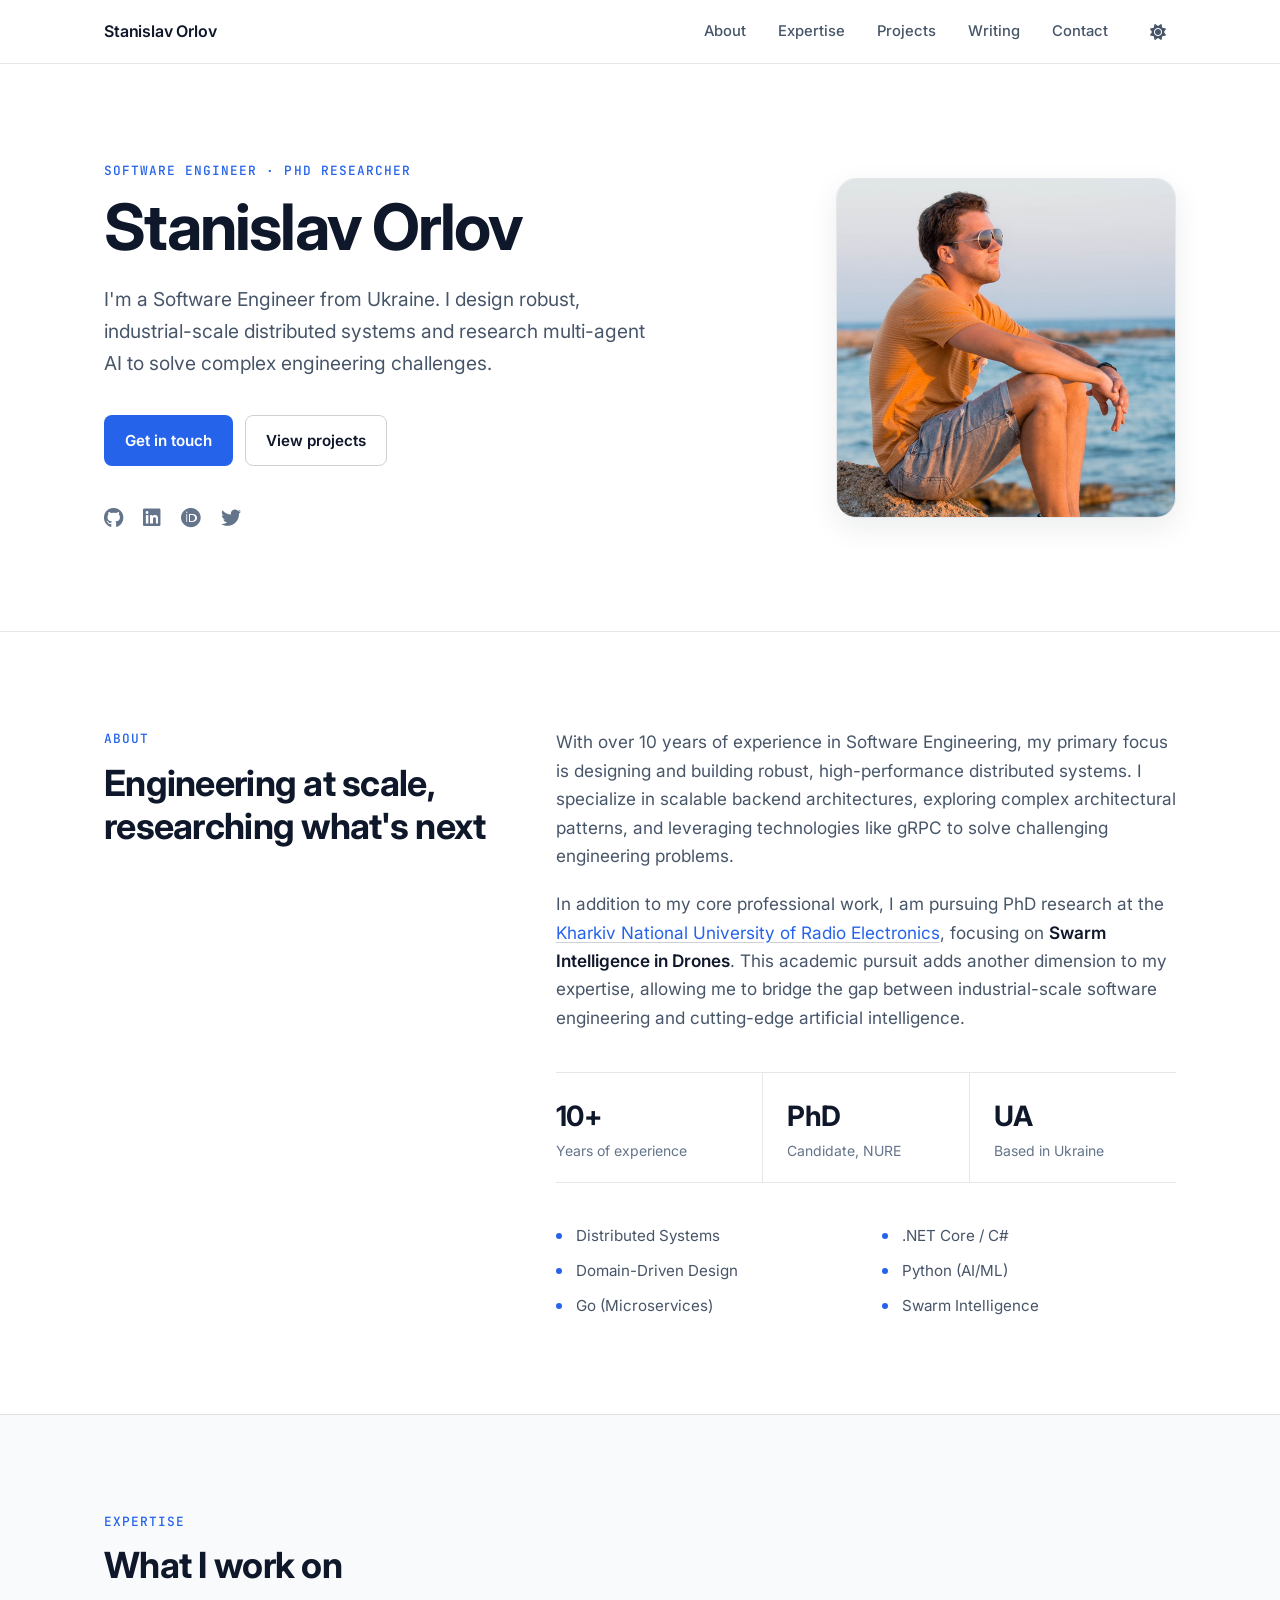
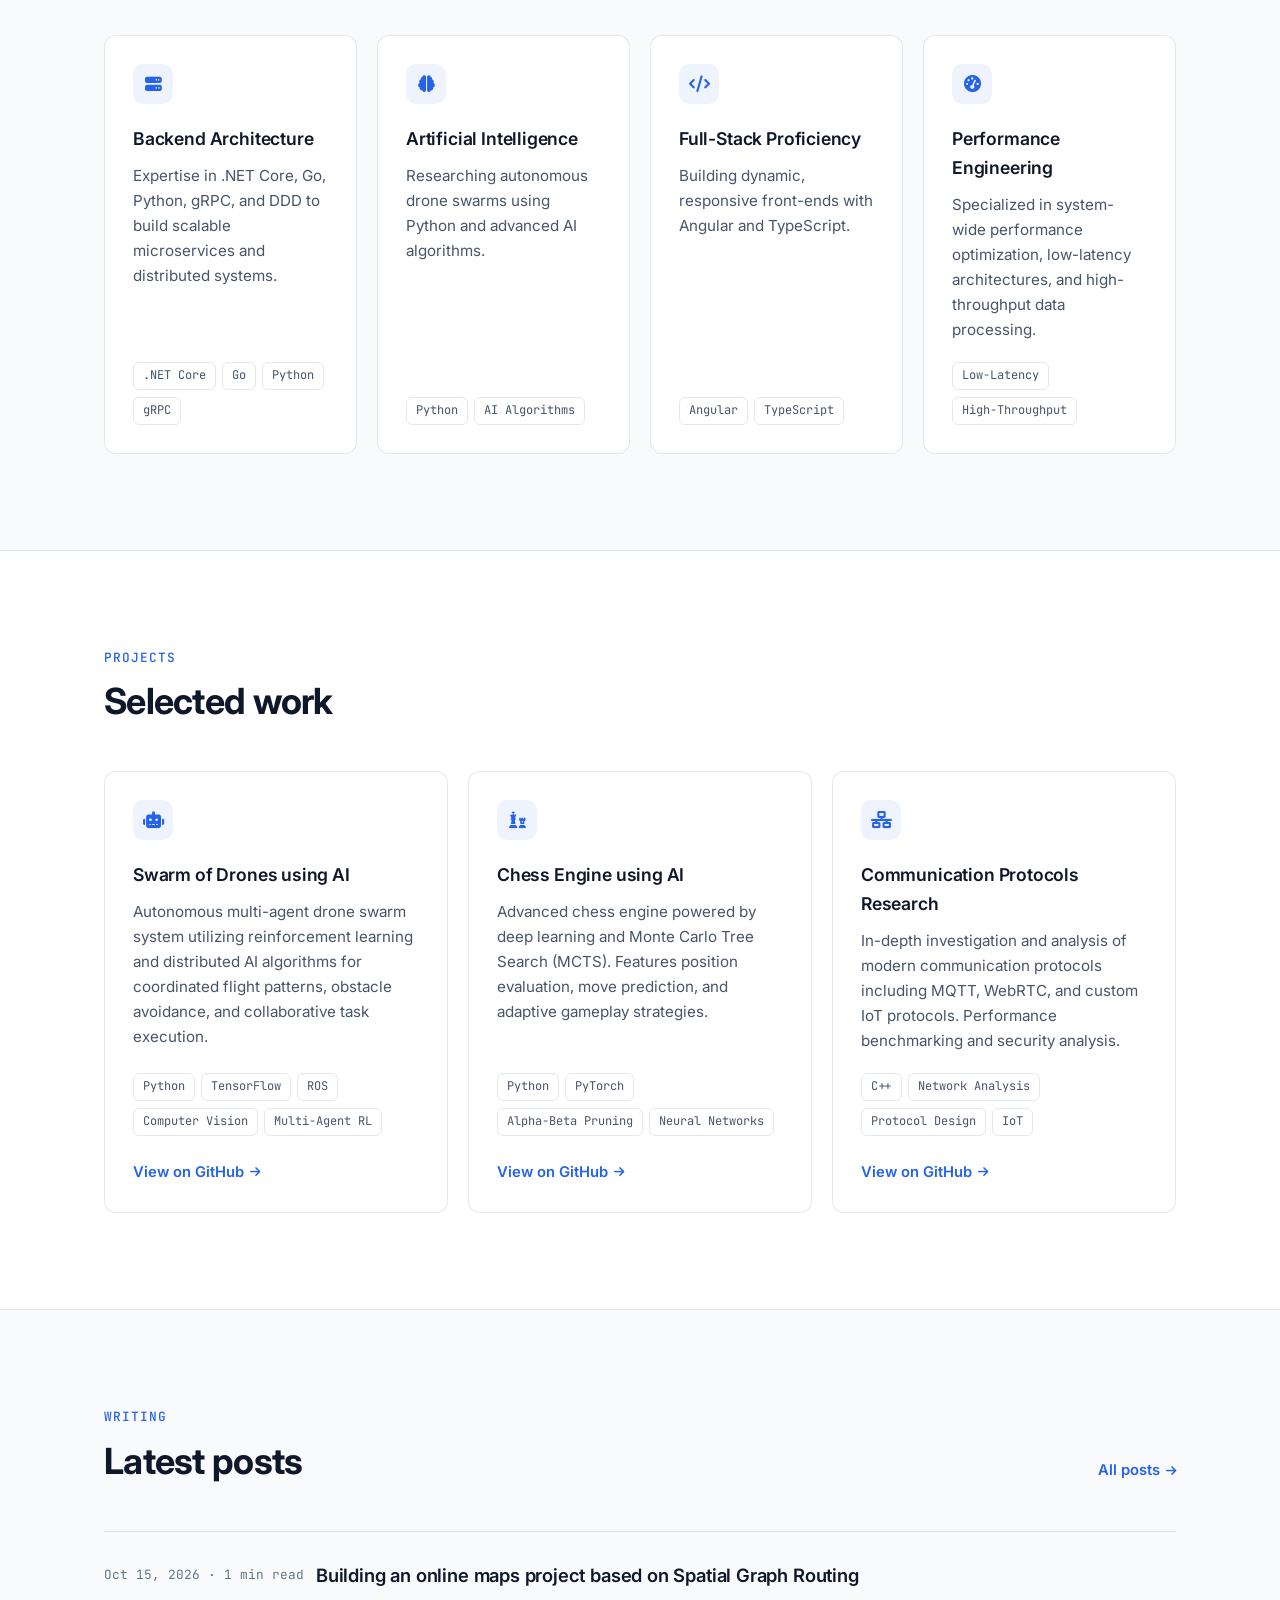
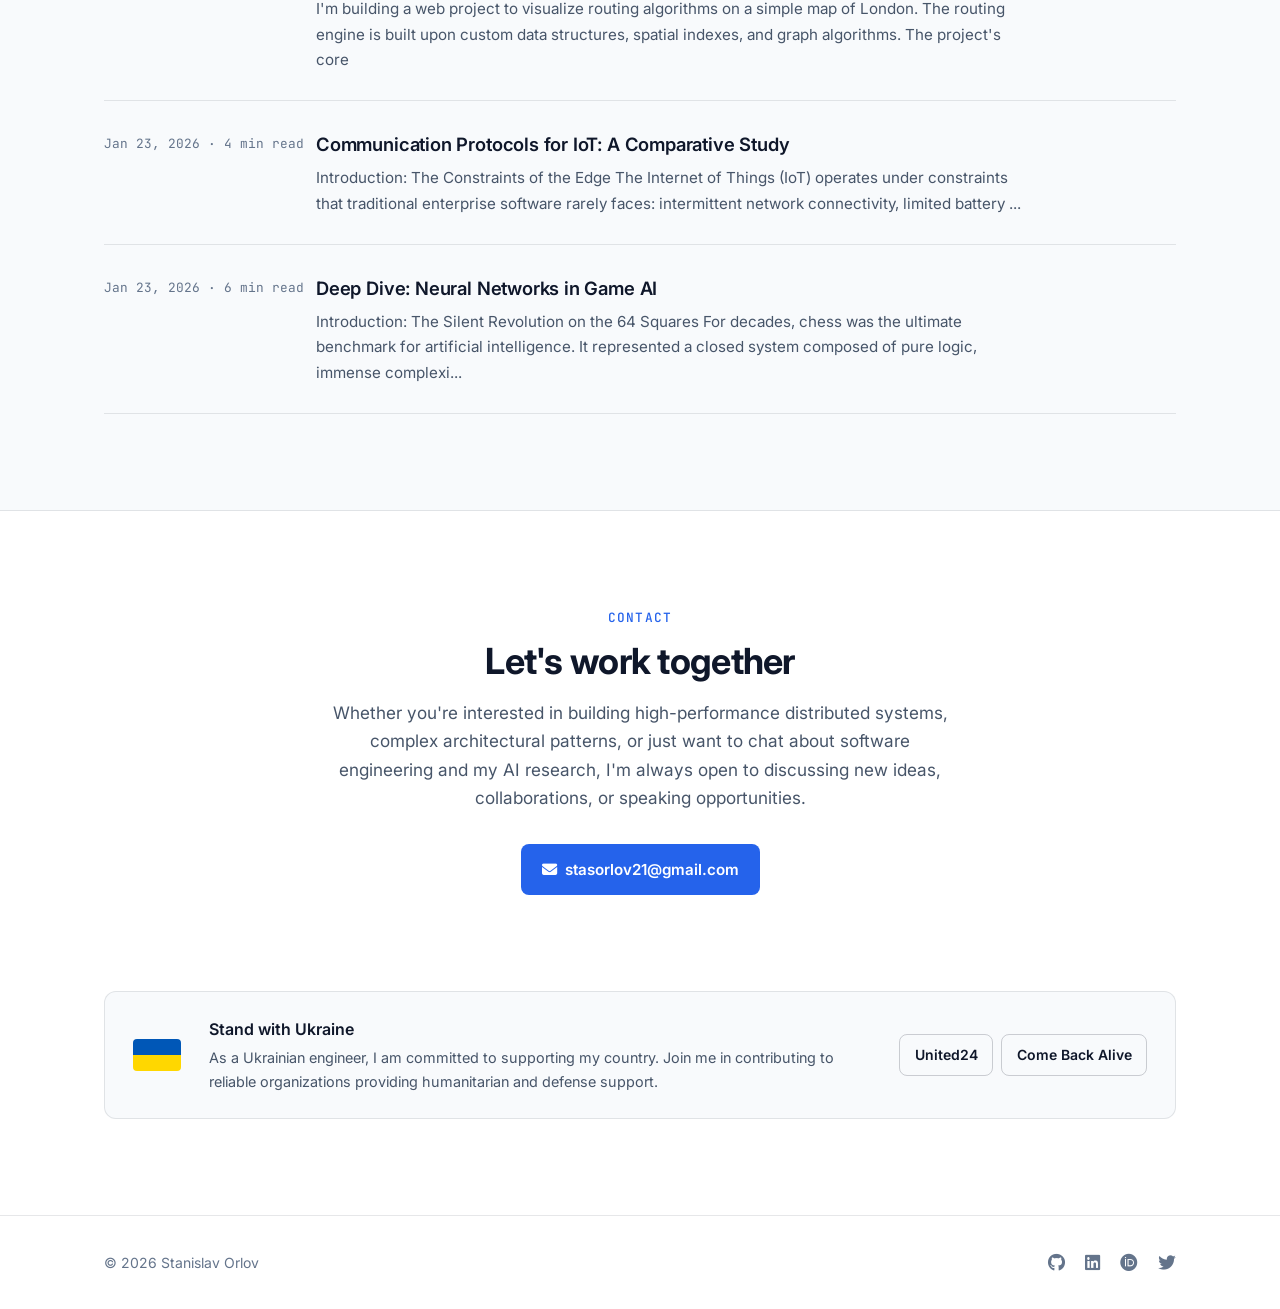
==== commit f47cb886: "feat: professional redesign and dynamic projects from GitHub topics - Redesign layout: name-led hero" ====
--- a/index.html
+++ b/index.html
@@ -8,45 +8,51 @@
     <meta name="description"
         content="Portfolio of Stanislav Orlov - Software Engineer specializing in distributed systems, robotics and AI">
 
+    <!-- Apply saved theme before first paint to avoid a flash -->
+    <script>
+        (function () {
+            try {
+                var saved = localStorage.getItem('theme');
+                var light = window.matchMedia('(prefers-color-scheme: light)').matches;
+                document.documentElement.setAttribute('data-theme', saved || (light ? 'light' : 'dark'));
+            } catch (e) { }
+        })();
+    </script>
+
     <!-- Google Fonts -->
     <link rel="preconnect" href="https://fonts.googleapis.com">
     <link rel="preconnect" href="https://fonts.gstatic.com" crossorigin>
-    <link href="https://fonts.googleapis.com/css2?family=Inter:wght@400;500;600;700;800&display=swap" rel="stylesheet">
+    <link
+        href="https://fonts.googleapis.com/css2?family=Inter:wght@400;500;600;700&family=JetBrains+Mono:wght@400;500&display=swap"
+        rel="stylesheet">
 
     <!-- Font Awesome for Icons -->
     <link rel="stylesheet" href="https://cdnjs.cloudflare.com/ajax/libs/font-awesome/6.4.0/css/all.min.css">
 
     <!-- Favicon -->
     <link rel="icon" type="image/png" href="assets/favicon.png">
-    <link rel="stylesheet" href="assets/style.css?v=3">
+    <link rel="stylesheet" href="assets/style.css?v=4">
 </head>
 
 <body>
     <!-- Navigation -->
     <nav class="navbar">
         <div class="nav-content">
-            <div class="nav-logo">
-                <a href="#">
-                    <i class="fas fa-code"></i>
-                    <span>Stanislav Orlov</span>
-                </a>
-            </div>
+            <a href="#home" class="nav-logo">Stanislav Orlov</a>
 
             <div class="nav-links" id="navLinks">
-                <a href="#home">Home</a>
                 <a href="#about">About</a>
                 <a href="#expertise">Expertise</a>
                 <a href="#projects">Projects</a>
-                <a href="#blog">Blog</a>
-                <a href="#sponsor">Sponsor</a>
+                <a href="#blog">Writing</a>
                 <a href="#contact">Contact</a>
             </div>
 
-            <div style="display: flex; gap: 0.5rem; align-items: center;">
-                <button id="themeToggle" class="theme-toggle" aria-label="Toggle theme">
+            <div class="nav-actions">
+                <button id="themeToggle" class="icon-btn" aria-label="Toggle theme">
                     <i class="fas fa-moon"></i>
                 </button>
-                <button class="mobile-menu-btn" onclick="toggleMenu()">
+                <button class="icon-btn mobile-menu-btn" onclick="toggleMenu()" aria-label="Open menu">
                     <i class="fas fa-bars" id="menuIcon"></i>
                 </button>
             </div>
@@ -54,333 +60,274 @@
     </nav>
 
     <!-- Hero Section -->
-    <section id="home" class="hero">
-        <div class="hero-content">
-            <div class="hero-text">
-                <h1 class="hero-title">
-                    <span class="terminal-prompt">&gt;</span><span id="typewriter" class="gradient-text"></span><span
-                        class="terminal-cursor">_</span>
-                </h1>
-                <p class="hero-subtitle fade-in delay-100">
+    <header id="home" class="hero">
+        <div class="container hero-content">
+            <div class="hero-text fade-in">
+                <p class="eyebrow">Software Engineer &middot; PhD Researcher</p>
+                <h1 class="hero-title">Stanislav Orlov</h1>
+                <p class="hero-subtitle">
                     I'm a Software Engineer from Ukraine. I design robust, industrial-scale distributed systems and
                     research multi-agent AI to solve complex engineering challenges.
                 </p>
-                <div class="hero-stats fade-in delay-200" id="githubStats">
-                    <div class="stat">
-                        <div class="stat-value" id="repoCount">-</div>
-                        <div class="stat-label">Repositories</div>
-                    </div>
-                    <div class="stat">
-                        <div class="stat-value" id="followers">-</div>
-                        <div class="stat-label">Followers</div>
-                    </div>
-                    <div class="stat">
-                        <div class="stat-value" id="following">-</div>
-                        <div class="stat-label">Following</div>
-                    </div>
-                </div>
-                <div class="hero-actions fade-in delay-300">
+                <div class="hero-actions">
+                    <a href="#contact" class="btn btn-primary">Get in touch</a>
+                    <a href="#projects" class="btn btn-secondary">View projects</a>
+                </div>
+                <div class="hero-social">
                     <a href="https://github.com/stanislavorlov" target="_blank" rel="noopener noreferrer"
-                        class="btn btn-primary">
-                        <i class="fab fa-github"></i>
-                        View GitHub
-                    </a>
-                    <a href="#projects" class="btn btn-secondary">
-                        Explore Projects
-                    </a>
-                </div>
-            </div>
-            <div class="hero-image fade-in delay-400">
-                <img src="assets/profile.jpeg" alt="Profile" class="profile-img" id="profileImage">
+                        aria-label="GitHub"><i class="fab fa-github"></i></a>
+                    <a href="https://www.linkedin.com/in/stanislav-orlov-95569499/" target="_blank"
+                        rel="noopener noreferrer" aria-label="LinkedIn"><i class="fab fa-linkedin"></i></a>
+                    <a href="https://orcid.org/0009-0008-0680-206X" target="_blank" rel="noopener noreferrer"
+                        aria-label="ORCID"><i class="fab fa-orcid"></i></a>
+                    <a href="https://twitter.com/stasorlov21" target="_blank" rel="noopener noreferrer"
+                        aria-label="Twitter"><i class="fab fa-twitter"></i></a>
+                </div>
+            </div>
+            <div class="hero-image fade-in delay-100">
+                <img src="assets/profile.jpeg" alt="Portrait of Stanislav Orlov" class="profile-img"
+                    id="profileImage">
             </div>
         </div>
-        <div class="hero-overlay"></div>
-    </section>
-
-    <!-- About Section -->
-    <section id="about" class="section about-section">
-        <div class="container">
-            <div class="section-title">
-                <span>01.</span>
-                <h2>About Me</h2>
-            </div>
-            <div class="about-grid">
+    </header>
+
+    <main>
+        <!-- About Section -->
+        <section id="about" class="section">
+            <div class="container split">
+                <div class="section-heading">
+                    <p class="eyebrow">About</p>
+                    <h2>Engineering at scale, researching what's next</h2>
+                </div>
                 <div class="about-text">
                     <p>With over 10 years of experience in Software Engineering, my primary focus is designing and
-                        building
-                        robust, high-performance distributed systems. I specialize in scalable backend architectures,
-                        exploring complex architectural patterns, and leveraging technologies like gRPC to solve
-                        challenging
-                        engineering problems.</p>
+                        building robust, high-performance distributed systems. I specialize in scalable backend
+                        architectures, exploring complex architectural patterns, and leveraging technologies like gRPC
+                        to solve challenging engineering problems.</p>
                     <p>In addition to my core professional work, I am pursuing PhD research at the <a
-                            href="https://nure.ua">Kharkiv National
-                            University
-                            of Radio Electronics</a>, focusing on <strong>Swarm Intelligence in Drones</strong>. This
-                        academic
-                        pursuit
-                        adds another dimension to my expertise, allowing me to bridge the gap between industrial-scale
-                        software engineering and
-                        cutting-edge artificial intelligence.</p>
+                            href="https://nure.ua" target="_blank" rel="noopener noreferrer">Kharkiv National
+                            University of Radio Electronics</a>, focusing on <strong>Swarm Intelligence in
+                            Drones</strong>. This academic pursuit adds another dimension to my expertise, allowing me
+                        to bridge the gap between industrial-scale software engineering and cutting-edge artificial
+                        intelligence.</p>
+
+                    <dl class="facts">
+                        <div>
+                            <dt>10+</dt>
+                            <dd>Years of experience</dd>
+                        </div>
+                        <div>
+                            <dt>PhD</dt>
+                            <dd>Candidate, NURE</dd>
+                        </div>
+                        <div>
+                            <dt>UA</dt>
+                            <dd>Based in Ukraine</dd>
+                        </div>
+                    </dl>
 
                     <ul class="tech-list">
                         <li>Distributed Systems</li>
                         <li>.NET Core / C#</li>
                         <li>Domain-Driven Design</li>
                         <li>Python (AI/ML)</li>
-                        <li>Go (Micro services)</li>
+                        <li>Go (Microservices)</li>
                         <li>Swarm Intelligence</li>
                     </ul>
                 </div>
-                <div class="about-stats">
-                    <div class="stat-card">
-                        <h3>10+</h3>
-                        <p>Years Experience</p>
-                    </div>
-                    <div class="stat-card">
-                        <h3>PhD</h3>
-                        <p>Candidate</p>
-                    </div>
-                </div>
-            </div>
-        </div>
-    </section>
-
-    <!-- Expertise Section -->
-    <section id="expertise" class="section expertise-section">
-        <div class="container">
-            <div class="section-title">
-                <span>02.</span>
-                <h2>Core Expertise</h2>
-            </div>
-            <div class="expertise-grid">
-                <div class="expertise-card">
-                    <i class="fas fa-server"></i>
-                    <h3>Backend Architecture</h3>
-                    <p>Expertise in .NET Core, Go, Python, gRPC, and DDD to build scalable microservices and distributed
-                        systems.</p>
-                    <div class="project-tech" style="margin-top: 1.5rem; margin-bottom: 0;">
-                        <span class="tech-badge"><i class="fab fa-windows"></i> .NET Core</span>
-                        <span class="tech-badge"><i class="fab fa-golang"></i> Go</span>
-                        <span class="tech-badge"><i class="fab fa-python"></i> Python</span>
-                        <span class="tech-badge"><i class="fas fa-network-wired"></i> gRPC</span>
-                    </div>
-                </div>
-                <div class="expertise-card">
-                    <i class="fas fa-brain"></i>
-                    <h3>Artificial Intelligence</h3>
-                    <p>Researching autonomous drone swarms using Python and advanced AI algorithms.</p>
-                    <div class="project-tech" style="margin-top: 1.5rem; margin-bottom: 0;">
-                        <span class="tech-badge"><i class="fab fa-python"></i> Python</span>
-                        <span class="tech-badge"><i class="fas fa-robot"></i> AI Algorithms</span>
-                    </div>
-                </div>
-                <div class="expertise-card">
-                    <i class="fas fa-code"></i>
-                    <h3>Full-Stack Proficiency</h3>
-                    <p>Building dynamic, responsive front-ends with Angular and TypeScript.</p>
-                    <div class="project-tech" style="margin-top: 1.5rem; margin-bottom: 0;">
-                        <span class="tech-badge"><i class="fab fa-angular"></i> Angular</span>
-                        <span class="tech-badge"><i class="fab fa-js"></i> TypeScript</span>
-                    </div>
-                </div>
-                <div class="expertise-card">
-                    <i class="fas fa-microchip"></i>
-                    <h3>Performance Engineering</h3>
-                    <p>Specialized in system-wide performance optimization, low-latency architectures, and
-                        high-throughput data processing.</p>
-                    <div class="project-tech" style="margin-top: 1.5rem; margin-bottom: 0;">
-                        <span class="tech-badge"><i class="fas fa-bolt"></i> Low-Latency</span>
-                        <span class="tech-badge"><i class="fas fa-gauge-high"></i> High-Throughput</span>
-                    </div>
-                </div>
-            </div>
-        </div>
-    </section>
-
-    <!-- Ukraine Support Section -->
-    <section id="ukraine" class="section ukraine-section">
-        <div class="container">
-            <div class="ukraine-banner fade-in">
-                <div class="ukraine-content">
-                    <div class="flag">
-                        <div class="blue"></div>
-                        <div class="yellow"></div>
-                    </div>
-                    <div class="text">
-                        <h2>Stand with Ukraine</h2>
-                        <p>As a Ukrainian engineer, I am committed to supporting my country. Join me in contributing
-                            to reliable organizations providing humanitarian and defense support.</p>
-                        <div class="ukraine-actions">
-                            <a href="https://u24.gov.ua/" class="btn btn-primary" target="_blank">United24</a>
-                            <a href="https://savelife.in.ua/en/" class="btn btn-secondary" target="_blank">Come Back
-                                Alive</a>
-                        </div>
-                    </div>
-                </div>
-            </div>
-        </div>
-    </section>
-
-    <!-- Projects Section -->
-    <section id="projects" class="section projects-section">
-        <div class="container">
-            <div class="section-title">
-                <span>03.</span>
-                <h2>Featured Projects</h2>
-            </div>
-
-            <div class="projects-grid">
-                <div class="project-card">
-                    <div class="project-icon gradient-blue">
-                        <i class="fas fa-robot"></i>
-                    </div>
-                    <h3 class="project-title">Swarm of Drones using AI</h3>
-                    <p class="project-description">
-                        Autonomous multi-agent drone swarm system utilizing reinforcement learning and distributed AI
-                        algorithms for coordinated flight patterns, obstacle avoidance, and collaborative task
-                        execution.
-                    </p>
-                    <div class="project-tech">
-                        <span class="tech-badge">Python</span>
-                        <span class="tech-badge">TensorFlow</span>
-                        <span class="tech-badge">ROS</span>
-                        <span class="tech-badge">Computer Vision</span>
-                        <span class="tech-badge">Multi-Agent RL</span>
-                    </div>
-                    <a href="https://github.com/stanislavorlov" target="_blank" rel="noopener noreferrer"
-                        class="project-link">
-                        View on GitHub <i class="fas fa-external-link-alt"></i>
-                    </a>
-                </div>
-
-                <div class="project-card">
-                    <div class="project-icon gradient-purple">
-                        <i class="fas fa-chess"></i>
-                    </div>
-                    <h3 class="project-title">Chess Engine using AI</h3>
-                    <p class="project-description">
-                        Advanced chess engine powered by deep learning and Monte Carlo Tree Search (MCTS). Features
-                        position evaluation, move prediction, and adaptive gameplay strategies.
-                    </p>
-                    <div class="project-tech">
-                        <span class="tech-badge">Python</span>
-                        <span class="tech-badge">PyTorch</span>
-                        <span class="tech-badge">Alpha-Beta Pruning</span>
-                        <span class="tech-badge">Neural Networks</span>
-                    </div>
-                    <a href="https://github.com/stanislavorlov" target="_blank" rel="noopener noreferrer"
-                        class="project-link">
-                        View on GitHub <i class="fas fa-external-link-alt"></i>
-                    </a>
-                </div>
-
-                <div class="project-card">
-                    <div class="project-icon gradient-green">
-                        <i class="fas fa-network-wired"></i>
-                    </div>
-                    <h3 class="project-title">Communication Protocols Research</h3>
-                    <p class="project-description">
-                        In-depth investigation and analysis of modern communication protocols including MQTT, WebRTC,
-                        and custom IoT protocols. Performance benchmarking and security analysis.
-                    </p>
-                    <div class="project-tech">
-                        <span class="tech-badge">C++</span>
-                        <span class="tech-badge">Network Analysis</span>
-                        <span class="tech-badge">Protocol Design</span>
-                        <span class="tech-badge">IoT</span>
-                    </div>
-                    <a href="https://github.com/stanislavorlov" target="_blank" rel="noopener noreferrer"
-                        class="project-link">
-                        View on GitHub <i class="fas fa-external-link-alt"></i>
-                    </a>
-                </div>
-            </div>
-        </div>
-    </section>
-
-    <!-- Blog Section -->
-    <section id="blog" class="section blog-section">
-        <div class="container">
-            <div class="section-title">
-                <span>04.</span>
-                <h2>Latest Blog Posts</h2>
-            </div>
-
-            <div class="blog-grid" id="blogGrid">
-                <article class="blog-card">
-                    <div class="blog-icon">
-                        <i class="fas fa-book-open"></i>
-                    </div>
-                    <div class="blog-meta">
-                        <span>2026-10-15</span>
-                        <span>•</span>
-                        <span>1 min read</span>
-                    </div>
-                    <h3 class="blog-title">Building an online maps project based on Spatial Graph Routing</h3>
-                    <p class="blog-excerpt">
-                        I'm building a web project to visualize routing algorithms on a simple map of London. The routing engine is built upon custom data structures, spatial indexes, and graph algorithms...
-                    </p>
-                    <a href="https://stanislavorlov.hashnode.dev/building-an-online-maps-project-based-on-spatial-graph-routing" target="_blank" rel="noopener noreferrer"
-                        class="blog-link">Read more →</a>
-                </article>
-
-                <article class="blog-card">
-                    <div class="blog-icon">
-                        <i class="fas fa-book-open"></i>
-                    </div>
-                    <div class="blog-meta">
-                        <span>2026-01-23</span>
-                        <span>•</span>
-                        <span>4 min read</span>
-                    </div>
-                    <h3 class="blog-title">Communication Protocols for IoT: A Comparative Study</h3>
-                    <p class="blog-excerpt">
-                        Analyzing how modern communication protocols interact with high-performance binary serialization to optimize latency, throughput, and reliability in IoT ecosystems...
-                    </p>
-                    <a href="https://stanislavorlov.hashnode.dev/communication-protocols-for-iot-a-comparative-study"
-                        target="_blank" rel="noopener noreferrer" class="blog-link">Read more →</a>
-                </article>
-
-                <article class="blog-card">
-                    <div class="blog-icon">
-                        <i class="fas fa-book-open"></i>
-                    </div>
-                    <div class="blog-meta">
-                        <span>2026-01-23</span>
-                        <span>•</span>
-                        <span>6 min read</span>
-                    </div>
-                    <h3 class="blog-title">Deep Dive: Neural Networks in Game AI</h3>
-                    <p class="blog-excerpt">
-                        Understanding how modern chess engines leverage deep learning for superhuman performance and pure logic evaluation...
-                    </p>
-                    <a href="https://stanislavorlov.hashnode.dev/deep-dive-neural-networks-in-game-ai" target="_blank" rel="noopener noreferrer"
-                        class="blog-link">Read more →</a>
-                </article>
-            </div>
-        </div>
-    </section>
-
-    <!-- Sponsorship Section -->
-    <section id="sponsor" class="section sponsor-section" style="display: none;">
-        <div class="container">
-            <div class="sponsor-card">
-                <div class="section-title">
-                    <span>05.</span>
-                    <h2>Support My Research</h2>
-                </div>
-
-                <div class="sponsor-tiers">
-                    <div class="tier">
-                        <h3>☕ Coffee Supporter</h3>
+            </div>
+        </section>
+
+        <!-- Expertise Section -->
+        <section id="expertise" class="section section-alt">
+            <div class="container">
+                <div class="section-heading">
+                    <p class="eyebrow">Expertise</p>
+                    <h2>What I work on</h2>
+                </div>
+                <div class="card-grid card-grid-4">
+                    <div class="card">
+                        <i class="fas fa-server card-icon"></i>
+                        <h3>Backend Architecture</h3>
+                        <p>Expertise in .NET Core, Go, Python, gRPC, and DDD to build scalable microservices and
+                            distributed systems.</p>
+                        <div class="tags">
+                            <span class="tag">.NET Core</span>
+                            <span class="tag">Go</span>
+                            <span class="tag">Python</span>
+                            <span class="tag">gRPC</span>
+                        </div>
+                    </div>
+                    <div class="card">
+                        <i class="fas fa-brain card-icon"></i>
+                        <h3>Artificial Intelligence</h3>
+                        <p>Researching autonomous drone swarms using Python and advanced AI algorithms.</p>
+                        <div class="tags">
+                            <span class="tag">Python</span>
+                            <span class="tag">AI Algorithms</span>
+                        </div>
+                    </div>
+                    <div class="card">
+                        <i class="fas fa-code card-icon"></i>
+                        <h3>Full-Stack Proficiency</h3>
+                        <p>Building dynamic, responsive front-ends with Angular and TypeScript.</p>
+                        <div class="tags">
+                            <span class="tag">Angular</span>
+                            <span class="tag">TypeScript</span>
+                        </div>
+                    </div>
+                    <div class="card">
+                        <i class="fas fa-gauge-high card-icon"></i>
+                        <h3>Performance Engineering</h3>
+                        <p>Specialized in system-wide performance optimization, low-latency architectures, and
+                            high-throughput data processing.</p>
+                        <div class="tags">
+                            <span class="tag">Low-Latency</span>
+                            <span class="tag">High-Throughput</span>
+                        </div>
+                    </div>
+                </div>
+            </div>
+        </section>
+
+        <!-- Projects Section -->
+        <section id="projects" class="section">
+            <div class="container">
+                <div class="section-heading">
+                    <p class="eyebrow">Projects</p>
+                    <h2>Selected work</h2>
+                </div>
+
+                <!-- Fallback content; replaced by projects.json (repos tagged `portfolio`) in main.js -->
+                <div class="card-grid card-grid-3" id="projectsGrid">
+                    <article class="card project-card">
+                        <i class="fas fa-robot card-icon"></i>
+                        <h3>Swarm of Drones using AI</h3>
+                        <p>
+                            Autonomous multi-agent drone swarm system utilizing reinforcement learning and distributed
+                            AI algorithms for coordinated flight patterns, obstacle avoidance, and collaborative task
+                            execution.
+                        </p>
+                        <div class="tags">
+                            <span class="tag">Python</span>
+                            <span class="tag">TensorFlow</span>
+                            <span class="tag">ROS</span>
+                            <span class="tag">Computer Vision</span>
+                            <span class="tag">Multi-Agent RL</span>
+                        </div>
+                        <a href="https://github.com/stanislavorlov/phd-research-swarm-drones" target="_blank"
+                            rel="noopener noreferrer" class="text-link">View on GitHub <i class="fas fa-arrow-right"></i></a>
+                    </article>
+
+                    <article class="card project-card">
+                        <i class="fas fa-chess card-icon"></i>
+                        <h3>Chess Engine using AI</h3>
+                        <p>
+                            Advanced chess engine powered by deep learning and Monte Carlo Tree Search (MCTS). Features
+                            position evaluation, move prediction, and adaptive gameplay strategies.
+                        </p>
+                        <div class="tags">
+                            <span class="tag">Python</span>
+                            <span class="tag">PyTorch</span>
+                            <span class="tag">Alpha-Beta Pruning</span>
+                            <span class="tag">Neural Networks</span>
+                        </div>
+                        <a href="https://github.com/stanislavorlov/chess-game" target="_blank"
+                            rel="noopener noreferrer" class="text-link">View on GitHub <i class="fas fa-arrow-right"></i></a>
+                    </article>
+
+                    <article class="card project-card">
+                        <i class="fas fa-network-wired card-icon"></i>
+                        <h3>Communication Protocols Research</h3>
+                        <p>
+                            In-depth investigation and analysis of modern communication protocols including MQTT,
+                            WebRTC, and custom IoT protocols. Performance benchmarking and security analysis.
+                        </p>
+                        <div class="tags">
+                            <span class="tag">C++</span>
+                            <span class="tag">Network Analysis</span>
+                            <span class="tag">Protocol Design</span>
+                            <span class="tag">IoT</span>
+                        </div>
+                        <a href="https://github.com/stanislavorlov/binary-serializers-efficiency" target="_blank"
+                            rel="noopener noreferrer" class="text-link">View on GitHub <i class="fas fa-arrow-right"></i></a>
+                    </article>
+                </div>
+            </div>
+        </section>
+
+        <!-- Blog Section -->
+        <section id="blog" class="section section-alt">
+            <div class="container">
+                <div class="section-heading section-heading-row">
+                    <div>
+                        <p class="eyebrow">Writing</p>
+                        <h2>Latest posts</h2>
+                    </div>
+                    <a href="https://stanislavorlov.hashnode.dev" target="_blank" rel="noopener noreferrer"
+                        class="text-link">All posts <i class="fas fa-arrow-right"></i></a>
+                </div>
+
+                <!-- Fallback content; replaced by latest-posts.json in main.js -->
+                <div class="post-list" id="blogGrid">
+                    <article class="post">
+                        <div class="post-meta">Oct 15, 2026 &middot; 1 min read</div>
+                        <div class="post-body">
+                            <h3><a href="https://stanislavorlov.hashnode.dev/building-an-online-maps-project-based-on-spatial-graph-routing"
+                                    target="_blank" rel="noopener noreferrer">Building an online maps project based on
+                                    Spatial Graph Routing</a></h3>
+                            <p>I'm building a web project to visualize routing algorithms on a simple map of London.
+                                The routing engine is built upon custom data structures, spatial indexes, and graph
+                                algorithms...</p>
+                        </div>
+                    </article>
+
+                    <article class="post">
+                        <div class="post-meta">Jan 23, 2026 &middot; 4 min read</div>
+                        <div class="post-body">
+                            <h3><a href="https://stanislavorlov.hashnode.dev/communication-protocols-for-iot-a-comparative-study"
+                                    target="_blank" rel="noopener noreferrer">Communication Protocols for IoT: A
+                                    Comparative Study</a></h3>
+                            <p>Introduction: The Constraints of the Edge The Internet of Things (IoT) operates under
+                                constraints that traditional enterprise software rarely faces: intermittent network
+                                connectivity, limited battery...</p>
+                        </div>
+                    </article>
+
+                    <article class="post">
+                        <div class="post-meta">Jan 23, 2026 &middot; 6 min read</div>
+                        <div class="post-body">
+                            <h3><a href="https://stanislavorlov.hashnode.dev/deep-dive-neural-networks-in-game-ai"
+                                    target="_blank" rel="noopener noreferrer">Deep Dive: Neural Networks in Game AI</a>
+                            </h3>
+                            <p>Introduction: The Silent Revolution on the 64 Squares For decades, chess was the
+                                ultimate benchmark for artificial intelligence. It represented a closed system composed
+                                of pure logic, immense complexi...</p>
+                        </div>
+                    </article>
+                </div>
+            </div>
+        </section>
+
+        <!-- Sponsorship Section -->
+        <section id="sponsor" class="section" style="display: none;">
+            <div class="container">
+                <div class="section-heading">
+                    <p class="eyebrow">Sponsor</p>
+                    <h2>Support my research</h2>
+                </div>
+
+                <div class="card-grid card-grid-3">
+                    <div class="card tier">
+                        <h3>Coffee Supporter</h3>
                         <p class="tier-price">$5/month</p>
                         <ul>
                             <li>Sponsor badge</li>
                             <li>Early access to blog posts</li>
                         </ul>
                     </div>
-                    <div class="tier featured">
-                        <h3>🚀 Project Backer</h3>
+                    <div class="card tier featured">
+                        <h3>Project Backer</h3>
                         <p class="tier-price">$25/month</p>
                         <ul>
                             <li>All previous benefits</li>
@@ -388,8 +335,8 @@
                             <li>Monthly updates</li>
                         </ul>
                     </div>
-                    <div class="tier">
-                        <h3>💎 Research Partner</h3>
+                    <div class="card tier">
+                        <h3>Research Partner</h3>
                         <p class="tier-price">$100/month</p>
                         <ul>
                             <li>All previous benefits</li>
@@ -399,63 +346,73 @@
                     </div>
                 </div>
 
-                <div class="sponsor-buttons">
+                <div class="hero-actions sponsor-buttons">
                     <a href="https://github.com/sponsors/stanislavorlov" target="_blank" rel="noopener noreferrer"
-                        class="btn btn-sponsor">
-                        <i class="fas fa-heart"></i>
-                        Sponsor on GitHub
-                    </a>
+                        class="btn btn-primary"><i class="fas fa-heart"></i> Sponsor on GitHub</a>
                     <a href="https://ko-fi.com/stanislavorlov" target="_blank" rel="noopener noreferrer"
-                        class="btn btn-secondary">
-                        <i class="fas fa-coffee"></i>
-                        Buy me a coffee
-                    </a>
-                </div>
-            </div>
-        </div>
-    </section>
-
-    <!-- Contact Section -->
-    <section id="contact" class="section">
-        <div class="container contact-container">
-            <div class="contact-card glass fade-in" style="background: var(--bg-secondary);">
-                <div class="section-title centered">
-                    <span>05.</span>
-                    <h2>Get In Touch</h2>
-                </div>
-                <p class="section-subtitle"
-                    style="margin-bottom: 2.5rem; max-width: 600px; margin-left: auto; margin-right: auto;">
+                        class="btn btn-secondary"><i class="fas fa-coffee"></i> Buy me a coffee</a>
+                </div>
+            </div>
+        </section>
+
+        <!-- Contact Section -->
+        <section id="contact" class="section">
+            <div class="container contact">
+                <p class="eyebrow">Contact</p>
+                <h2>Let's work together</h2>
+                <p class="contact-text">
                     Whether you're interested in building high-performance distributed systems, complex architectural
-                    patterns, or just
-                    want to chat about software engineering and my AI research, I'm always open to discussing new ideas,
-                    collaborations, or
-                    speaking opportunities. Feel free to reach out via any of the channels below!
+                    patterns, or just want to chat about software engineering and my AI research, I'm always open to
+                    discussing new ideas, collaborations, or speaking opportunities.
                 </p>
-                <div class="footer-links" style="justify-content: center; margin-bottom: 2.5rem;">
-                    <a href="https://github.com/stanislavorlov" target="_blank" rel="noopener noreferrer"><i
-                            class="fab fa-github"></i></a>
-                    <a href="https://www.linkedin.com/in/stanislav-orlov-95569499/" target="_blank"
-                        rel="noopener noreferrer"><i class="fab fa-linkedin"></i></a>
-                    <a href="https://orcid.org/0009-0008-0680-206X" target="_blank" rel="noopener noreferrer"><i
-                            class="fab fa-orcid"></i></a>
-                    <a href="https://twitter.com/stasorlov21" target="_blank" rel="noopener noreferrer"><i
-                            class="fab fa-twitter"></i></a>
-                </div>
-                <a href="mailto:stasorlov21@gmail.com" class="btn btn-primary">Say Hello 👋</a>
-            </div>
-        </div>
-    </section>
-
-    <footer class="section">
-        <div class="container">
-            <div class="footer-bottom">
-                <p>© <span id="currentYear"></span> Stanislav Orlov. All rights reserved.</p>
+                <a href="mailto:stasorlov21@gmail.com" class="btn btn-primary">
+                    <i class="fas fa-envelope"></i> stasorlov21@gmail.com
+                </a>
+            </div>
+        </section>
+
+        <!-- Ukraine Support Section -->
+        <section id="ukraine" class="section ukraine-section">
+            <div class="container">
+                <div class="ukraine-banner">
+                    <div class="flag" aria-hidden="true">
+                        <div class="blue"></div>
+                        <div class="yellow"></div>
+                    </div>
+                    <div class="ukraine-text">
+                        <h3>Stand with Ukraine</h3>
+                        <p>As a Ukrainian engineer, I am committed to supporting my country. Join me in contributing
+                            to reliable organizations providing humanitarian and defense support.</p>
+                    </div>
+                    <div class="ukraine-actions">
+                        <a href="https://u24.gov.ua/" class="btn btn-secondary btn-sm" target="_blank"
+                            rel="noopener noreferrer">United24</a>
+                        <a href="https://savelife.in.ua/en/" class="btn btn-secondary btn-sm" target="_blank"
+                            rel="noopener noreferrer">Come Back Alive</a>
+                    </div>
+                </div>
+            </div>
+        </section>
+    </main>
+
+    <footer class="footer">
+        <div class="container footer-content">
+            <p>&copy; <span id="currentYear"></span> Stanislav Orlov</p>
+            <div class="footer-links">
+                <a href="https://github.com/stanislavorlov" target="_blank" rel="noopener noreferrer"
+                    aria-label="GitHub"><i class="fab fa-github"></i></a>
+                <a href="https://www.linkedin.com/in/stanislav-orlov-95569499/" target="_blank"
+                    rel="noopener noreferrer" aria-label="LinkedIn"><i class="fab fa-linkedin"></i></a>
+                <a href="https://orcid.org/0009-0008-0680-206X" target="_blank" rel="noopener noreferrer"
+                    aria-label="ORCID"><i class="fab fa-orcid"></i></a>
+                <a href="https://twitter.com/stasorlov21" target="_blank" rel="noopener noreferrer"
+                    aria-label="Twitter"><i class="fab fa-twitter"></i></a>
             </div>
         </div>
     </footer>
 
-    <script src="assets/main.js?v=2"></script>
+    <script src="assets/main.js?v=4"></script>
 
 </body>
 
-</html>+</html>
--- a/assets/style.css
+++ b/assets/style.css
@@ -5,79 +5,87 @@
 }
 
 :root {
-    --bg-primary: #0f172a;
-    --bg-secondary: #0a192f;
-    --bg-tertiary: #1e293b;
-    --bg-overlay: rgba(15, 23, 42, 0.85);
-    --text-primary: #f8fafc;
+    --bg-primary: #0b1120;
+    --bg-secondary: #0f172a;
+    --bg-card: #111a2e;
+    --text-primary: #e2e8f0;
     --text-secondary: #94a3b8;
-    --accent: #38bdf8;
-    --accent-hover: #0ea5e9;
-    --shadow: 0 4px 6px rgba(0, 0, 0, 0.4);
-    --shadow-lg: 0 10px 30px rgba(0, 0, 0, 0.6);
-    --nav-bg: rgba(15, 23, 42, 0.95);
-    --nav-border: rgba(255, 255, 255, 0.1);
-    --card-border: rgba(255, 255, 255, 0.1);
-    --section-divider: rgba(255, 255, 255, 0.1);
-    --hero-overlay-start: rgba(15, 23, 42, 0.4);
-    --hero-overlay-end: #0f172a;
-    --hover-bg: rgba(255, 255, 255, 0.05);
+    --text-muted: #64748b;
+    --accent: #60a5fa;
+    --accent-hover: #93c5fd;
+    --accent-contrast: #0b1120;
+    --accent-soft: rgba(96, 165, 250, 0.12);
+    --border: rgba(148, 163, 184, 0.16);
+    --border-strong: rgba(148, 163, 184, 0.32);
+    --nav-bg: rgba(11, 17, 32, 0.8);
+    --shadow: 0 10px 30px rgba(0, 0, 0, 0.35);
+
+    --font-sans: 'Inter', -apple-system, BlinkMacSystemFont, 'Segoe UI', sans-serif;
+    --font-mono: 'JetBrains Mono', ui-monospace, SFMono-Regular, Menlo, monospace;
+    --radius: 12px;
+    --nav-height: 64px;
 }
 
 [data-theme="light"] {
-    --bg-primary: #f8fafc;
-    --bg-secondary: #f1f5f9;
-    --bg-tertiary: #ffffff;
-    --bg-overlay: rgba(248, 250, 252, 0.85);
+    --bg-primary: #ffffff;
+    --bg-secondary: #f8fafc;
+    --bg-card: #ffffff;
     --text-primary: #0f172a;
     --text-secondary: #475569;
-    --accent: #0284c7;
-    --accent-hover: #0369a1;
-    --shadow: 0 4px 6px rgba(0, 0, 0, 0.05);
-    --shadow-lg: 0 10px 30px rgba(0, 0, 0, 0.1);
-    --nav-bg: rgba(248, 250, 252, 0.95);
-    --nav-border: rgba(15, 23, 42, 0.1);
-    --card-border: rgba(15, 23, 42, 0.1);
-    --section-divider: rgba(15, 23, 42, 0.1);
-    --hero-overlay-start: rgba(248, 250, 252, 0.4);
-    --hero-overlay-end: #f8fafc;
-    --hover-bg: rgba(0, 0, 0, 0.05);
-}
-
-body {
-    font-family: 'Inter', -apple-system, BlinkMacSystemFont, 'Segoe UI', sans-serif;
-    background-color: var(--bg-primary);
-    background-image: url('research_bg.png');
-    background-attachment: fixed;
-    background-size: cover;
-    background-position: center;
-    color: var(--text-primary);
-    line-height: 1.6;
+    --text-muted: #64748b;
+    --accent: #2563eb;
+    --accent-hover: #1d4ed8;
+    --accent-contrast: #ffffff;
+    --accent-soft: rgba(37, 99, 235, 0.08);
+    --border: rgba(15, 23, 42, 0.1);
+    --border-strong: rgba(15, 23, 42, 0.2);
+    --nav-bg: rgba(255, 255, 255, 0.85);
+    --shadow: 0 10px 30px rgba(15, 23, 42, 0.08);
 }
 
 html {
     scroll-behavior: smooth;
-}
-
-/* Text Links */
-p a,
-li a {
+    scroll-padding-top: var(--nav-height);
+}
+
+body {
+    font-family: var(--font-sans);
+    background: var(--bg-primary);
+    color: var(--text-primary);
+    line-height: 1.65;
+    -webkit-font-smoothing: antialiased;
+}
+
+a {
+    color: inherit;
+}
+
+p a {
     color: var(--accent);
-    text-decoration: none;
-    transition: color 0.3s;
-}
-
-p a:visited,
-p a:active,
-li a:visited,
-li a:active {
+    text-decoration: underline;
+    text-decoration-color: var(--border-strong);
+    text-underline-offset: 3px;
+    transition: text-decoration-color 0.2s;
+}
+
+p a:hover {
+    text-decoration-color: var(--accent);
+}
+
+.container {
+    max-width: 1120px;
+    margin: 0 auto;
+    padding: 0 1.5rem;
+}
+
+.eyebrow {
+    font-family: var(--font-mono);
+    font-size: 0.8rem;
+    font-weight: 500;
+    letter-spacing: 0.08em;
+    text-transform: uppercase;
     color: var(--accent);
-}
-
-p a:hover,
-li a:hover {
-    color: var(--accent-hover);
-    text-decoration: underline;
+    margin-bottom: 0.75rem;
 }
 
 /* Navigation */
@@ -85,886 +93,559 @@
     position: fixed;
     top: 0;
     width: 100%;
+    height: var(--nav-height);
     background: var(--nav-bg);
-    backdrop-filter: blur(10px);
+    backdrop-filter: saturate(180%) blur(12px);
+    -webkit-backdrop-filter: saturate(180%) blur(12px);
+    border-bottom: 1px solid var(--border);
     z-index: 1000;
-    border-bottom: 1px solid var(--nav-border);
 }
 
 .nav-content {
-    max-width: 1200px;
+    max-width: 1120px;
+    height: 100%;
     margin: 0 auto;
-    padding: 1rem 2rem;
+    padding: 0 1.5rem;
     display: flex;
     justify-content: space-between;
     align-items: center;
+    gap: 2rem;
 }
 
 .nav-logo {
-    display: flex;
-    align-items: center;
-    gap: 0.5rem;
-    font-weight: 700;
-    font-size: 1.2rem;
-}
-
-.nav-logo a {
+    font-weight: 600;
+    font-size: 1rem;
+    letter-spacing: -0.01em;
+    text-decoration: none;
     color: var(--text-primary);
+}
+
+.nav-links {
+    display: flex;
+    gap: 2rem;
+    margin-left: auto;
+}
+
+.nav-links a {
+    color: var(--text-secondary);
     text-decoration: none;
-}
-
-.nav-links {
-    display: flex;
-    gap: 2rem;
-}
-
-.nav-links a {
-    color: var(--text-secondary);
-    text-decoration: none;
-    transition: color 0.3s;
+    font-size: 0.925rem;
     font-weight: 500;
+    transition: color 0.2s;
 }
 
 .nav-links a:hover {
     color: var(--text-primary);
 }
 
+.nav-actions {
+    display: flex;
+    align-items: center;
+    gap: 0.25rem;
+}
+
+.icon-btn {
+    width: 36px;
+    height: 36px;
+    display: inline-flex;
+    align-items: center;
+    justify-content: center;
+    background: none;
+    border: 1px solid transparent;
+    border-radius: 8px;
+    color: var(--text-secondary);
+    font-size: 1rem;
+    cursor: pointer;
+    transition: color 0.2s, border-color 0.2s;
+}
+
+.icon-btn:hover {
+    color: var(--text-primary);
+    border-color: var(--border);
+}
+
 .mobile-menu-btn {
     display: none;
-    background: none;
-    border: none;
+}
+
+/* Hero */
+.hero {
+    padding: calc(var(--nav-height) + 6rem) 0 6rem;
+    border-bottom: 1px solid var(--border);
+}
+
+.hero-content {
+    display: grid;
+    grid-template-columns: 1.4fr 1fr;
+    gap: 4rem;
+    align-items: center;
+}
+
+.hero-title {
+    font-size: clamp(2.5rem, 6vw, 4rem);
+    font-weight: 700;
+    line-height: 1.05;
+    letter-spacing: -0.03em;
+    margin-bottom: 1.5rem;
+}
+
+.hero-subtitle {
+    font-size: 1.2rem;
+    color: var(--text-secondary);
+    max-width: 560px;
+    margin-bottom: 2.25rem;
+}
+
+.hero-actions {
+    display: flex;
+    gap: 0.75rem;
+    flex-wrap: wrap;
+}
+
+.hero-social {
+    display: flex;
+    gap: 1.25rem;
+    margin-top: 2.25rem;
+}
+
+.hero-social a,
+.footer-links a {
+    color: var(--text-muted);
+    font-size: 1.25rem;
+    transition: color 0.2s;
+}
+
+.hero-social a:hover,
+.footer-links a:hover {
     color: var(--text-primary);
-    cursor: pointer;
-    font-size: 1.5rem;
-}
-
-.theme-toggle {
-    background: none;
-    border: none;
-    color: var(--text-primary);
-    cursor: pointer;
-    font-size: 1.25rem;
-    padding: 0.5rem;
-    display: flex;
-    align-items: center;
-    justify-content: center;
-    transition: color 0.3s;
-}
-
-.theme-toggle:hover {
-    color: var(--accent);
-}
-
-/* Hero Section */
-.hero {
-    padding: 8rem 2rem 4rem;
-    min-height: 100vh;
-    display: flex;
-    align-items: center;
-    position: relative;
-    background: url('hero_bg.png') no-repeat center center/cover;
-}
-
-.hero-content {
-    max-width: 1200px;
-    margin: 0 auto;
-    display: grid;
-    grid-template-columns: 1fr 1fr;
-    gap: 4rem;
-    align-items: center;
-    position: relative;
-    z-index: 2;
-}
-
-.hero-title {
-    font-size: 3.5rem;
-    font-weight: 800;
-    margin-bottom: 1rem;
-    opacity: 0;
-    transform: translateY(20px);
-    animation: fadeInUp 0.8s ease-out forwards;
-}
-
-.gradient-text {
-    background: linear-gradient(135deg, #667eea 0%, #764ba2 50%, #38bdf8 100%);
-    background-size: 200% auto;
-    -webkit-background-clip: text;
-    -webkit-text-fill-color: transparent;
-    background-clip: text;
-    animation: gradientShift 6s ease infinite;
-    display: inline-block;
-}
-
-.terminal-prompt {
-    color: var(--accent);
-    font-family: 'Courier New', Courier, monospace;
-    margin-right: 10px;
-}
-
-.terminal-cursor {
-    color: var(--text-primary);
-    font-family: 'Courier New', Courier, monospace;
-    animation: cursorBlink 1s step-end infinite;
-    font-weight: 500;
-}
-
-@keyframes cursorBlink {
-
-    0%,
-    100% {
-        opacity: 1;
-    }
-
-    50% {
-        opacity: 0;
-    }
-}
-
-.hero-subtitle {
-    font-size: 1.25rem;
-    color: var(--text-secondary);
-    margin-bottom: 2rem;
-}
-
-.hero-stats {
-    display: flex;
-    gap: 2rem;
-    margin-bottom: 2rem;
-}
-
-.hero-overlay {
-    position: absolute;
-    top: 0;
-    left: 0;
+}
+
+.hero-image {
+    display: flex;
+    justify-content: flex-end;
+}
+
+.profile-img {
     width: 100%;
-    height: 100%;
-    background: linear-gradient(to bottom, var(--hero-overlay-start), var(--hero-overlay-end)),
-        radial-gradient(circle, var(--hero-overlay-start) 0%, var(--hero-overlay-end) 80%);
-    pointer-events: none;
-    z-index: 1;
-}
-
-.stat {
-    text-align: center;
-}
-
-.stat-value {
-    font-size: 2rem;
-    font-weight: 700;
-    color: var(--accent);
-}
-
-.stat-label {
-    font-size: 0.875rem;
-    color: var(--text-secondary);
-}
-
-.hero-actions {
-    display: flex;
-    gap: 1rem;
-    flex-wrap: wrap;
-}
-
+    max-width: 340px;
+    aspect-ratio: 1;
+    object-fit: cover;
+    border-radius: 20px;
+    border: 1px solid var(--border);
+    box-shadow: var(--shadow);
+}
+
+/* Buttons */
 .btn {
-    padding: 0.75rem 1.5rem;
-    border-radius: 0.5rem;
+    display: inline-flex;
+    align-items: center;
+    gap: 0.5rem;
+    padding: 0.75rem 1.25rem;
+    border-radius: 8px;
+    font-size: 0.95rem;
     font-weight: 600;
     text-decoration: none;
-    display: inline-flex;
-    align-items: center;
-    gap: 0.5rem;
-    transition: all 0.3s;
-    border: none;
+    border: 1px solid transparent;
     cursor: pointer;
+    transition: background 0.2s, border-color 0.2s, color 0.2s;
+}
+
+.btn-sm {
+    padding: 0.5rem 0.9rem;
+    font-size: 0.875rem;
 }
 
 .btn-primary {
     background: var(--accent);
-    color: white;
+    color: var(--accent-contrast);
 }
 
 .btn-primary:hover {
     background: var(--accent-hover);
-    transform: translateY(-2px);
 }
 
 .btn-secondary {
-    background: var(--bg-tertiary);
+    background: transparent;
     color: var(--text-primary);
-    border: 1px solid rgba(255, 255, 255, 0.1);
+    border-color: var(--border-strong);
 }
 
 .btn-secondary:hover {
-    border-color: var(--accent);
-}
-
-.hero-image {
-    display: flex;
-    justify-content: center;
-}
-
-.profile-img {
-    width: 100%;
-    max-width: 400px;
-    border-radius: 1rem;
-    box-shadow: var(--shadow-lg);
-    border: 2px solid rgba(255, 255, 255, 0.1);
-    transition: transform 0.3s ease;
-}
-
-.profile-img:hover {
-    /*animation: float 1s ease-in-out infinite;*/
-    animation-name: ease-out-back;
-    animation-duration: 1s;
-    /* or any desired duration */
-    animation-timing-function: linear;
-}
-
-@keyframes ease-out-back {
-    0% {
-        transform: translateY(-10px);
-    }
-
-    30% {
-        transform: translateY(0px);
-    }
-
-    60% {
-        transform: translateY(10px);
-    }
-
-    100% {
-        transform: translateY(0px);
-    }
+    border-color: var(--text-secondary);
+}
+
+.text-link {
+    display: inline-flex;
+    align-items: center;
+    gap: 0.4rem;
+    color: var(--accent);
+    font-size: 0.925rem;
+    font-weight: 600;
+    text-decoration: none;
+}
+
+.text-link i {
+    font-size: 0.8em;
+    transition: transform 0.2s;
+}
+
+.text-link:hover i {
+    transform: translateX(3px);
 }
 
 /* Sections */
 .section {
-    padding: 4rem 2rem;
-    background: var(--bg-overlay);
-    position: relative;
-    z-index: 2;
-}
-
-.container {
-    max-width: 1200px;
-    margin: 0 auto;
-}
-
-.section-title {
-    display: flex;
-    align-items: center;
-    margin-bottom: 40px;
-}
-
-.section-title span {
-    color: var(--accent);
-    font-family: inherit;
-    margin-right: 15px;
-    font-size: 1.5rem;
+    padding: 6rem 0;
+}
+
+.section-alt {
+    background: var(--bg-secondary);
+    border-top: 1px solid var(--border);
+    border-bottom: 1px solid var(--border);
+}
+
+.section-heading {
+    margin-bottom: 3rem;
+}
+
+.section-heading h2,
+.contact h2 {
+    font-size: clamp(1.75rem, 3.5vw, 2.25rem);
+    font-weight: 700;
+    line-height: 1.2;
+    letter-spacing: -0.02em;
+}
+
+.section-heading-row {
+    display: flex;
+    justify-content: space-between;
+    align-items: flex-end;
+    gap: 1rem;
+}
+
+.split {
+    display: grid;
+    grid-template-columns: 1fr 1.6fr;
+    gap: 4rem;
+}
+
+.split .section-heading {
+    margin-bottom: 0;
+}
+
+/* About */
+.about-text p {
+    color: var(--text-secondary);
+    font-size: 1.075rem;
+    margin-bottom: 1.25rem;
+}
+
+.about-text strong {
+    color: var(--text-primary);
     font-weight: 600;
 }
 
-.section-title h2 {
-    font-size: 2.5rem;
-    font-weight: 800;
-    white-space: nowrap;
-    margin: 0;
-}
-
-.section-title::after {
-    content: "";
-    display: block;
-    width: 300px;
-    height: 1px;
-    background: var(--section-divider);
-    margin-left: 20px;
-}
-
-.section-subtitle {
-    text-align: center;
-    color: var(--text-secondary);
-    margin-bottom: 3rem;
-    font-size: 1.125rem;
-}
-
-/* Projects */
-
-
-.projects-grid {
+.facts {
     display: grid;
-    grid-template-columns: repeat(auto-fit, minmax(320px, 1fr));
-    gap: 2rem;
-}
-
-.project-card {
-    background: var(--bg-tertiary);
-    padding: 2rem;
-    border-radius: 1rem;
-    border: 1px solid rgba(255, 255, 255, 0.1);
-    transition: all 0.3s;
-}
-
-.project-card:hover {
-    transform: translateY(-4px);
-    box-shadow: var(--shadow-lg);
-    border-color: var(--accent);
-}
-
-.project-icon {
-    width: 4rem;
-    height: 4rem;
-    border-radius: 0.75rem;
-    display: flex;
-    align-items: center;
-    justify-content: center;
-    margin-bottom: 1.5rem;
-    color: white;
-    font-size: 2rem;
-}
-
-.gradient-blue {
-    background: linear-gradient(135deg, #3b82f6 0%, #06b6d4 100%);
-}
-
-.gradient-purple {
-    background: linear-gradient(135deg, #a855f7 0%, #ec4899 100%);
-}
-
-.gradient-green {
-    background: linear-gradient(135deg, #10b981 0%, #14b8a6 100%);
-}
-
-.project-title {
-    font-size: 1.5rem;
+    grid-template-columns: repeat(3, 1fr);
+    margin: 2.5rem 0;
+    border-top: 1px solid var(--border);
+    border-bottom: 1px solid var(--border);
+}
+
+.facts>div {
+    padding: 1.25rem 0;
+}
+
+.facts>div+div {
+    padding-left: 1.5rem;
+    border-left: 1px solid var(--border);
+}
+
+.facts dt {
+    font-size: 1.75rem;
     font-weight: 700;
-    margin-bottom: 1rem;
-}
-
-.project-description {
-    color: var(--text-secondary);
-    margin-bottom: 1.5rem;
-    line-height: 1.7;
-}
-
-.project-tech {
-    display: flex;
-    flex-wrap: wrap;
-    gap: 0.5rem;
-    margin-bottom: 1.5rem;
-}
-
-.tech-badge {
-    background: rgba(59, 130, 246, 0.1);
-    color: var(--accent);
-    padding: 0.25rem 0.75rem;
-    border-radius: 0.25rem;
+    letter-spacing: -0.02em;
+}
+
+.facts dd {
+    color: var(--text-muted);
     font-size: 0.875rem;
-    font-weight: 500;
-    display: inline-flex;
-    align-items: center;
-    gap: 0.35rem;
-}
-
-.project-link {
-    color: var(--accent);
-    text-decoration: none;
-    display: inline-flex;
-    align-items: center;
-    gap: 0.5rem;
-    font-weight: 600;
-    transition: gap 0.3s;
-}
-
-.project-link:hover {
-    gap: 0.75rem;
-}
-
-/* Blog */
-.blog-grid {
-    display: grid;
-    grid-template-columns: repeat(auto-fit, minmax(320px, 1fr));
-    gap: 2rem;
-}
-
-.blog-card {
-    background: var(--bg-secondary);
-    padding: 2rem;
-    border-radius: 1rem;
-    border: 1px solid rgba(255, 255, 255, 0.1);
-    transition: all 0.3s;
-}
-
-.blog-card:hover {
-    transform: translateY(-4px);
-    border-color: var(--accent);
-}
-
-.blog-icon {
-    color: var(--accent);
-    margin-bottom: 1rem;
-    font-size: 1.5rem;
-}
-
-.blog-meta {
-    display: flex;
-    gap: 0.5rem;
-    color: var(--text-secondary);
-    font-size: 0.875rem;
-    margin-bottom: 1rem;
-}
-
-.blog-title {
-    font-size: 1.25rem;
-    font-weight: 700;
-    margin-bottom: 1rem;
-}
-
-.blog-excerpt {
-    color: var(--text-secondary);
-    margin-bottom: 1rem;
-    line-height: 1.7;
-}
-
-.blog-link {
-    color: var(--accent);
-    text-decoration: none;
-    font-weight: 600;
-    transition: transform 0.3s;
-    display: inline-block;
-}
-
-.blog-link:hover {
-    transform: translateX(4px);
-}
-
-/* Sponsorship */
-
-
-.sponsor-card {
-    background: var(--bg-secondary);
-    padding: 3rem;
-    border-radius: 1.5rem;
-    border: 1px solid rgba(255, 255, 255, 0.1);
-    text-align: center;
-}
-
-.sponsor-icon {
-    font-size: 4rem;
-    color: #ef4444;
-    margin-bottom: 1.5rem;
-}
-
-.sponsor-title {
-    font-size: 2rem;
-    font-weight: 800;
-    margin-bottom: 1rem;
-}
-
-.sponsor-description {
-    color: var(--text-secondary);
-    max-width: 600px;
-    margin: 0 auto 3rem;
-    line-height: 1.8;
-}
-
-.sponsor-tiers {
-    display: grid;
-    grid-template-columns: repeat(auto-fit, minmax(250px, 1fr));
-    gap: 2rem;
-    margin-bottom: 3rem;
-}
-
-.tier {
-    background: var(--bg-tertiary);
-    padding: 2rem;
-    border-radius: 1rem;
-    border: 1px solid rgba(255, 255, 255, 0.1);
-    text-align: left;
-}
-
-.tier.featured {
-    border-color: var(--accent);
-    transform: scale(1.05);
-}
-
-.tier h3 {
-    font-size: 1.25rem;
-    margin-bottom: 0.5rem;
-}
-
-.tier-price {
-    font-size: 2rem;
-    font-weight: 700;
-    color: var(--accent);
-    margin-bottom: 1rem;
-}
-
-.tier ul {
-    list-style: none;
-    color: var(--text-secondary);
-}
-
-.tier ul li {
-    padding: 0.5rem 0;
-    border-bottom: 1px solid rgba(255, 255, 255, 0.05);
-}
-
-.tier ul li:before {
-    content: "✓ ";
-    color: var(--accent);
-    font-weight: bold;
-    margin-right: 0.5rem;
-}
-
-.sponsor-buttons {
-    display: flex;
-    justify-content: center;
-    gap: 1rem;
-    flex-wrap: wrap;
-}
-
-.btn-sponsor {
-    background: #ef4444;
-    color: white;
-}
-
-.btn-sponsor:hover {
-    background: #dc2626;
-}
-
-/* Contact Section Specific */
-.contact-container {
-    max-width: 700px !important;
-    margin: 0 auto;
-    text-align: center;
-}
-
-.contact-card {
-    padding: 4rem 3rem !important;
-    border-radius: 2rem !important;
-}
-
-.section-title.centered {
-    justify-content: center;
-}
-
-.section-title.centered::after {
-    display: none;
-}
-
-.section-title.centered span {
-    margin-right: 15px;
-}
-
-/* Footer */
-.footer {
-    background: var(--bg-secondary);
-    padding: 3rem 2rem 2rem;
-    border-top: 1px solid rgba(255, 255, 255, 0.1);
-}
-
-.footer-content {
-    max-width: 1200px;
-    margin: 0 auto;
-    display: flex;
-    justify-content: space-between;
-    align-items: center;
-    margin-bottom: 2rem;
-}
-
-.footer-info h3 {
-    margin-bottom: 0.5rem;
-}
-
-.footer-info p {
-    color: var(--text-secondary);
-}
-
-.footer-links {
-    display: flex;
-    gap: 1.5rem;
-}
-
-.footer-links a {
-    color: var(--text-secondary);
-    transition: color 0.3s;
-    font-size: 1.5rem;
-}
-
-.footer-links a:hover {
-    color: var(--text-primary);
-}
-
-.footer-bottom {
-    text-align: center;
-    padding: 2rem 0 4rem;
-    border-top: 1px solid rgba(255, 255, 255, 0.05);
-    color: var(--text-secondary);
-    font-size: 0.85rem;
-    font-family: 'Inter', sans-serif;
-    letter-spacing: 0.5px;
-    opacity: 0.8;
-}
-
-/* Responsive */
-@media (max-width: 768px) {
-    .mobile-menu-btn {
-        display: block;
-    }
-
-    .nav-links {
-        display: none;
-        position: absolute;
-        top: 100%;
-        left: 0;
-        right: 0;
-        background: var(--bg-secondary);
-        padding: 1rem;
-        flex-direction: column;
-        border-bottom: 1px solid rgba(255, 255, 255, 0.1);
-    }
-
-    .nav-links.active {
-        display: flex;
-    }
-
-    .hero-content {
-        grid-template-columns: 1fr;
-        text-align: center;
-    }
-
-    .hero-title {
-        font-size: 2.5rem;
-    }
-
-    .hero-stats {
-        justify-content: center;
-    }
-
-    .hero-actions {
-        justify-content: center;
-    }
-
-    .footer-content {
-        flex-direction: column;
-        gap: 2rem;
-        text-align: center;
-    }
-
-    .sponsor-tiers {
-        grid-template-columns: 1fr;
-    }
-
-    .tier.featured {
-        transform: scale(1);
-    }
-
-    .section-title h2 {
-        font-size: 2rem;
-        white-space: normal;
-    }
-
-    .section-title::after {
-        flex: 1;
-        min-width: 50px;
-        width: auto;
-    }
-}
-
-/* About Section */
-
-
-.about-grid {
-    display: grid;
-    grid-template-columns: 3fr 2fr;
-    gap: 4rem;
-    align-items: start;
-}
-
-.about-text p {
-    margin-bottom: 1.5rem;
-    color: var(--text-secondary);
-    font-size: 1.1rem;
-    line-height: 1.8;
 }
 
 .tech-list {
     display: grid;
     grid-template-columns: repeat(2, 1fr);
-    gap: 0.75rem;
+    gap: 0.6rem 2rem;
     list-style: none;
-    margin-top: 2rem;
 }
 
 .tech-list li {
-    padding-left: 1.5rem;
     position: relative;
-    color: var(--text-secondary);
-    font-weight: 500;
+    padding-left: 1.25rem;
+    color: var(--text-secondary);
+    font-size: 0.95rem;
 }
 
 .tech-list li::before {
-    content: "▹";
+    content: "";
     position: absolute;
     left: 0;
+    top: 0.65em;
+    width: 6px;
+    height: 6px;
+    border-radius: 50%;
+    background: var(--accent);
+}
+
+/* Cards */
+.card-grid {
+    display: grid;
+    gap: 1.25rem;
+}
+
+.card-grid-3 {
+    grid-template-columns: repeat(3, 1fr);
+}
+
+.card-grid-4 {
+    grid-template-columns: repeat(4, 1fr);
+}
+
+.card {
+    display: flex;
+    flex-direction: column;
+    background: var(--bg-card);
+    border: 1px solid var(--border);
+    border-radius: var(--radius);
+    padding: 1.75rem;
+    transition: border-color 0.2s, box-shadow 0.2s;
+}
+
+.card:hover {
+    border-color: var(--border-strong);
+    box-shadow: var(--shadow);
+}
+
+.card-icon {
+    width: 40px;
+    height: 40px;
+    display: inline-flex;
+    align-items: center;
+    justify-content: center;
+    border-radius: 10px;
+    background: var(--accent-soft);
     color: var(--accent);
-}
-
-.about-stats {
-    display: flex;
-    flex-direction: column;
-    gap: 1.5rem;
-}
-
-.stat-card {
-    background: var(--bg-tertiary);
-    padding: 2.5rem;
-    border-radius: 1rem;
+    font-size: 1.05rem;
+    margin-bottom: 1.25rem;
+}
+
+.card h3 {
+    font-size: 1.1rem;
+    font-weight: 600;
+    letter-spacing: -0.01em;
+    margin-bottom: 0.6rem;
+}
+
+.card p {
+    color: var(--text-secondary);
+    font-size: 0.95rem;
+    margin-bottom: 1.25rem;
+}
+
+.tags {
+    display: flex;
+    flex-wrap: wrap;
+    gap: 0.4rem;
+    margin-top: auto;
+}
+
+.tag {
+    font-family: var(--font-mono);
+    font-size: 0.75rem;
+    color: var(--text-secondary);
+    border: 1px solid var(--border);
+    border-radius: 6px;
+    padding: 0.2rem 0.55rem;
+}
+
+.project-card .tags {
+    margin-bottom: 1.5rem;
+}
+
+/* Blog */
+.post-list {
+    border-top: 1px solid var(--border);
+}
+
+.post {
+    display: grid;
+    grid-template-columns: 180px 1fr;
+    gap: 2rem;
+    padding: 1.75rem 0;
+    border-bottom: 1px solid var(--border);
+}
+
+.post-meta {
+    font-family: var(--font-mono);
+    font-size: 0.8rem;
+    color: var(--text-muted);
+    padding-top: 0.25rem;
+    white-space: nowrap;
+}
+
+.post h3 {
+    font-size: 1.15rem;
+    font-weight: 600;
+    letter-spacing: -0.01em;
+    margin-bottom: 0.4rem;
+}
+
+.post h3 a {
+    text-decoration: none;
+    transition: color 0.2s;
+}
+
+.post h3 a:hover {
+    color: var(--accent);
+}
+
+.post p {
+    color: var(--text-secondary);
+    font-size: 0.95rem;
+    max-width: 720px;
+}
+
+/* Sponsorship */
+.tier ul {
+    list-style: none;
+    color: var(--text-secondary);
+    font-size: 0.95rem;
+}
+
+.tier ul li {
+    padding: 0.4rem 0;
+}
+
+.tier ul li::before {
+    content: "✓";
+    color: var(--accent);
+    margin-right: 0.6rem;
+}
+
+.tier-price {
+    font-size: 1.5rem;
+    font-weight: 700;
+    color: var(--text-primary) !important;
+}
+
+.tier.featured {
+    border-color: var(--accent);
+}
+
+.sponsor-buttons {
+    justify-content: center;
+    margin-top: 2.5rem;
+}
+
+/* Contact */
+.contact {
+    max-width: 680px;
     text-align: center;
-    border: 1px solid rgba(255, 255, 255, 0.1);
-    transition: all 0.3s;
-}
-
-.stat-card:hover {
-    border-color: var(--accent);
-    transform: translateY(-5px);
-    box-shadow: var(--shadow-lg);
-}
-
-.stat-card h3 {
-    font-size: 2.5rem;
-    color: var(--accent);
-    margin-bottom: 0.5rem;
-}
-
-.stat-card p {
-    color: var(--text-secondary);
-    font-size: 0.9rem;
-    text-transform: uppercase;
-    letter-spacing: 1px;
-}
-
-@media (max-width: 768px) {
-    .about-grid {
-        grid-template-columns: 1fr;
-        gap: 3rem;
-    }
-}
-
-/* Expertise Section */
-
-
-.expertise-grid {
-    display: grid;
-    grid-template-columns: repeat(auto-fit, minmax(250px, 1fr));
-    gap: 20px;
-}
-
-.expertise-card {
-    background: var(--bg-tertiary);
-    padding: 40px 30px;
-    border-radius: 1rem;
-    transition: all 0.3s;
-    border: 1px solid rgba(255, 255, 255, 0.1);
-}
-
-.expertise-card:hover {
-    transform: translateY(-10px);
-    box-shadow: var(--shadow-lg);
-    border-color: var(--accent);
-}
-
-.expertise-card>i {
-    font-size: 2rem;
-    color: var(--accent);
-    margin-bottom: 20px;
-}
-
-.expertise-card h3 {
-    margin-bottom: 15px;
-    color: var(--text-primary);
-}
-
-/* Ukraine Section */
-
+}
+
+.contact-text {
+    color: var(--text-secondary);
+    font-size: 1.075rem;
+    margin: 1rem 0 2rem;
+}
+
+/* Ukraine */
+.ukraine-section {
+    padding-top: 0;
+}
 
 .ukraine-banner {
-    padding: 3rem;
-    background: var(--bg-tertiary);
-    border: 1px solid rgba(255, 255, 255, 0.1);
-    border-radius: 1.5rem;
-    position: relative;
-    overflow: hidden;
-}
-
-.ukraine-content {
-    display: flex;
-    align-items: center;
-    gap: 3rem;
+    display: flex;
+    align-items: center;
+    gap: 1.75rem;
+    padding: 1.5rem 1.75rem;
+    border: 1px solid var(--border);
+    border-radius: var(--radius);
+    background: var(--bg-secondary);
 }
 
 .flag {
-    width: 120px;
-    height: 80px;
+    width: 48px;
+    height: 32px;
     flex-shrink: 0;
     border-radius: 4px;
     overflow: hidden;
-    box-shadow: 0 5px 15px rgba(0, 0, 0, 0.3);
 }
 
 .flag .blue {
-    background-color: #0057b7;
+    background: #0057b7;
     height: 50%;
 }
 
 .flag .yellow {
-    background-color: #ffd700;
+    background: #ffd700;
     height: 50%;
 }
 
-.ukraine-content .text h2 {
-    margin-bottom: 1rem;
-    font-size: 2rem;
-    font-weight: 800;
-}
-
-.ukraine-content .text p {
-    margin-bottom: 2rem;
-    max-width: 600px;
-    color: var(--text-secondary);
+.ukraine-text {
+    flex: 1;
+}
+
+.ukraine-text h3 {
+    font-size: 1rem;
+    font-weight: 600;
+    margin-bottom: 0.2rem;
+}
+
+.ukraine-text p {
+    color: var(--text-secondary);
+    font-size: 0.9rem;
 }
 
 .ukraine-actions {
     display: flex;
-    gap: 1.5rem;
-}
-
-@media (max-width: 768px) {
-    .ukraine-content {
-        flex-direction: column;
-        text-align: center;
-        gap: 2rem;
-    }
-
-    .ukraine-actions {
-        justify-content: center;
-    }
-}
-
-/* Glass Utility */
-.glass {
-    background: rgba(255, 255, 255, 0.05);
-    backdrop-filter: blur(10px);
-    border: 1px solid rgba(255, 255, 255, 0.1);
-    border-radius: 12px;
-}
-
-/* Fade In Animation */
+    gap: 0.5rem;
+    flex-shrink: 0;
+}
+
+/* Footer */
+.footer {
+    border-top: 1px solid var(--border);
+    padding: 2rem 0;
+}
+
+.footer-content {
+    display: flex;
+    justify-content: space-between;
+    align-items: center;
+    color: var(--text-muted);
+    font-size: 0.875rem;
+}
+
+.footer-links {
+    display: flex;
+    gap: 1.25rem;
+}
+
+.footer-links a {
+    font-size: 1.1rem;
+}
+
+/* Animation */
 .fade-in {
     opacity: 0;
-    transform: translateY(20px);
-    animation: fadeInUp 0.8s ease-out forwards;
+    transform: translateY(12px);
+    animation: fadeInUp 0.6s ease-out forwards;
+}
+
+.delay-100 {
+    animation-delay: 100ms;
 }
 
 @keyframes fadeInUp {
@@ -974,47 +655,112 @@
     }
 }
 
-/* Hero Animations */
-@keyframes float {
-    0% {
-        transform: translateY(0px);
-    }
-
-    50% {
-        transform: translateY(-15px);
-    }
-
-    100% {
-        transform: translateY(0px);
-    }
-}
-
-@keyframes gradientShift {
-    0% {
-        background-position: 0% 50%;
-    }
-
-    50% {
-        background-position: 100% 50%;
-    }
-
-    100% {
-        background-position: 0% 50%;
-    }
-}
-
-.delay-100 {
-    animation-delay: 100ms;
-}
-
-.delay-200 {
-    animation-delay: 200ms;
-}
-
-.delay-300 {
-    animation-delay: 300ms;
-}
-
-.delay-400 {
-    animation-delay: 400ms;
-}+@media (prefers-reduced-motion: reduce) {
+    html {
+        scroll-behavior: auto;
+    }
+
+    .fade-in {
+        opacity: 1;
+        transform: none;
+        animation: none;
+    }
+}
+
+/* Responsive */
+@media (max-width: 1024px) {
+    .card-grid-4 {
+        grid-template-columns: repeat(2, 1fr);
+    }
+
+    .card-grid-3 {
+        grid-template-columns: 1fr;
+    }
+}
+
+@media (max-width: 768px) {
+    .mobile-menu-btn {
+        display: inline-flex;
+    }
+
+    .nav-links {
+        display: none;
+        position: absolute;
+        top: var(--nav-height);
+        left: 0;
+        right: 0;
+        flex-direction: column;
+        gap: 0;
+        padding: 0.5rem 1.5rem 1rem;
+        background: var(--bg-primary);
+        border-bottom: 1px solid var(--border);
+    }
+
+    .nav-links a {
+        padding: 0.75rem 0;
+    }
+
+    .nav-links.active {
+        display: flex;
+    }
+
+    .hero {
+        padding: calc(var(--nav-height) + 3rem) 0 4rem;
+    }
+
+    .hero-content {
+        grid-template-columns: 1fr;
+        gap: 2.5rem;
+    }
+
+    .hero-image {
+        order: -1;
+        justify-content: flex-start;
+    }
+
+    .profile-img {
+        max-width: 120px;
+        border-radius: 50%;
+    }
+
+    .section {
+        padding: 4rem 0;
+    }
+
+    .split {
+        grid-template-columns: 1fr;
+        gap: 2rem;
+    }
+
+    .card-grid-4 {
+        grid-template-columns: 1fr;
+    }
+
+    .facts>div+div {
+        padding-left: 1rem;
+    }
+
+    .facts dt {
+        font-size: 1.4rem;
+    }
+
+    .tech-list {
+        grid-template-columns: 1fr;
+    }
+
+    .post {
+        grid-template-columns: 1fr;
+        gap: 0.4rem;
+    }
+
+    .ukraine-banner {
+        flex-direction: column;
+        align-items: flex-start;
+        gap: 1rem;
+    }
+
+    .footer-content {
+        flex-direction: column-reverse;
+        gap: 1rem;
+    }
+}
